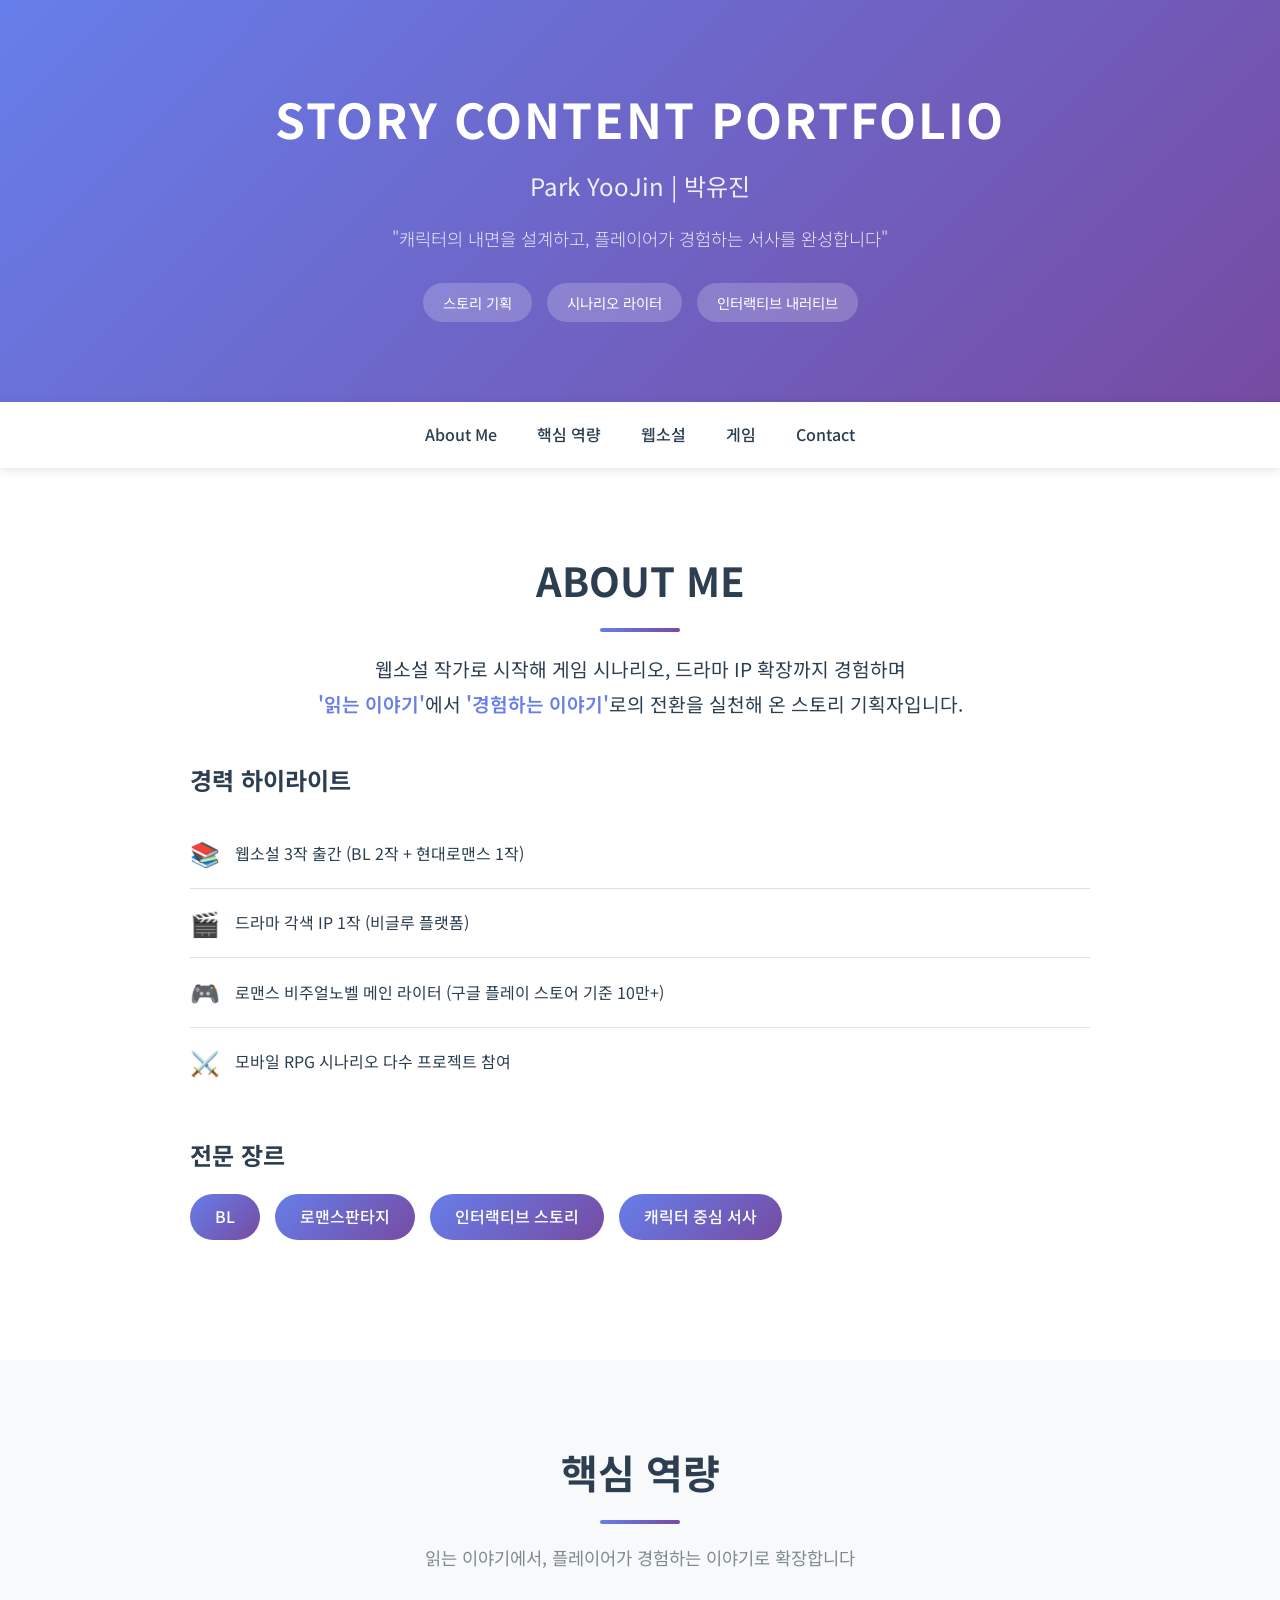
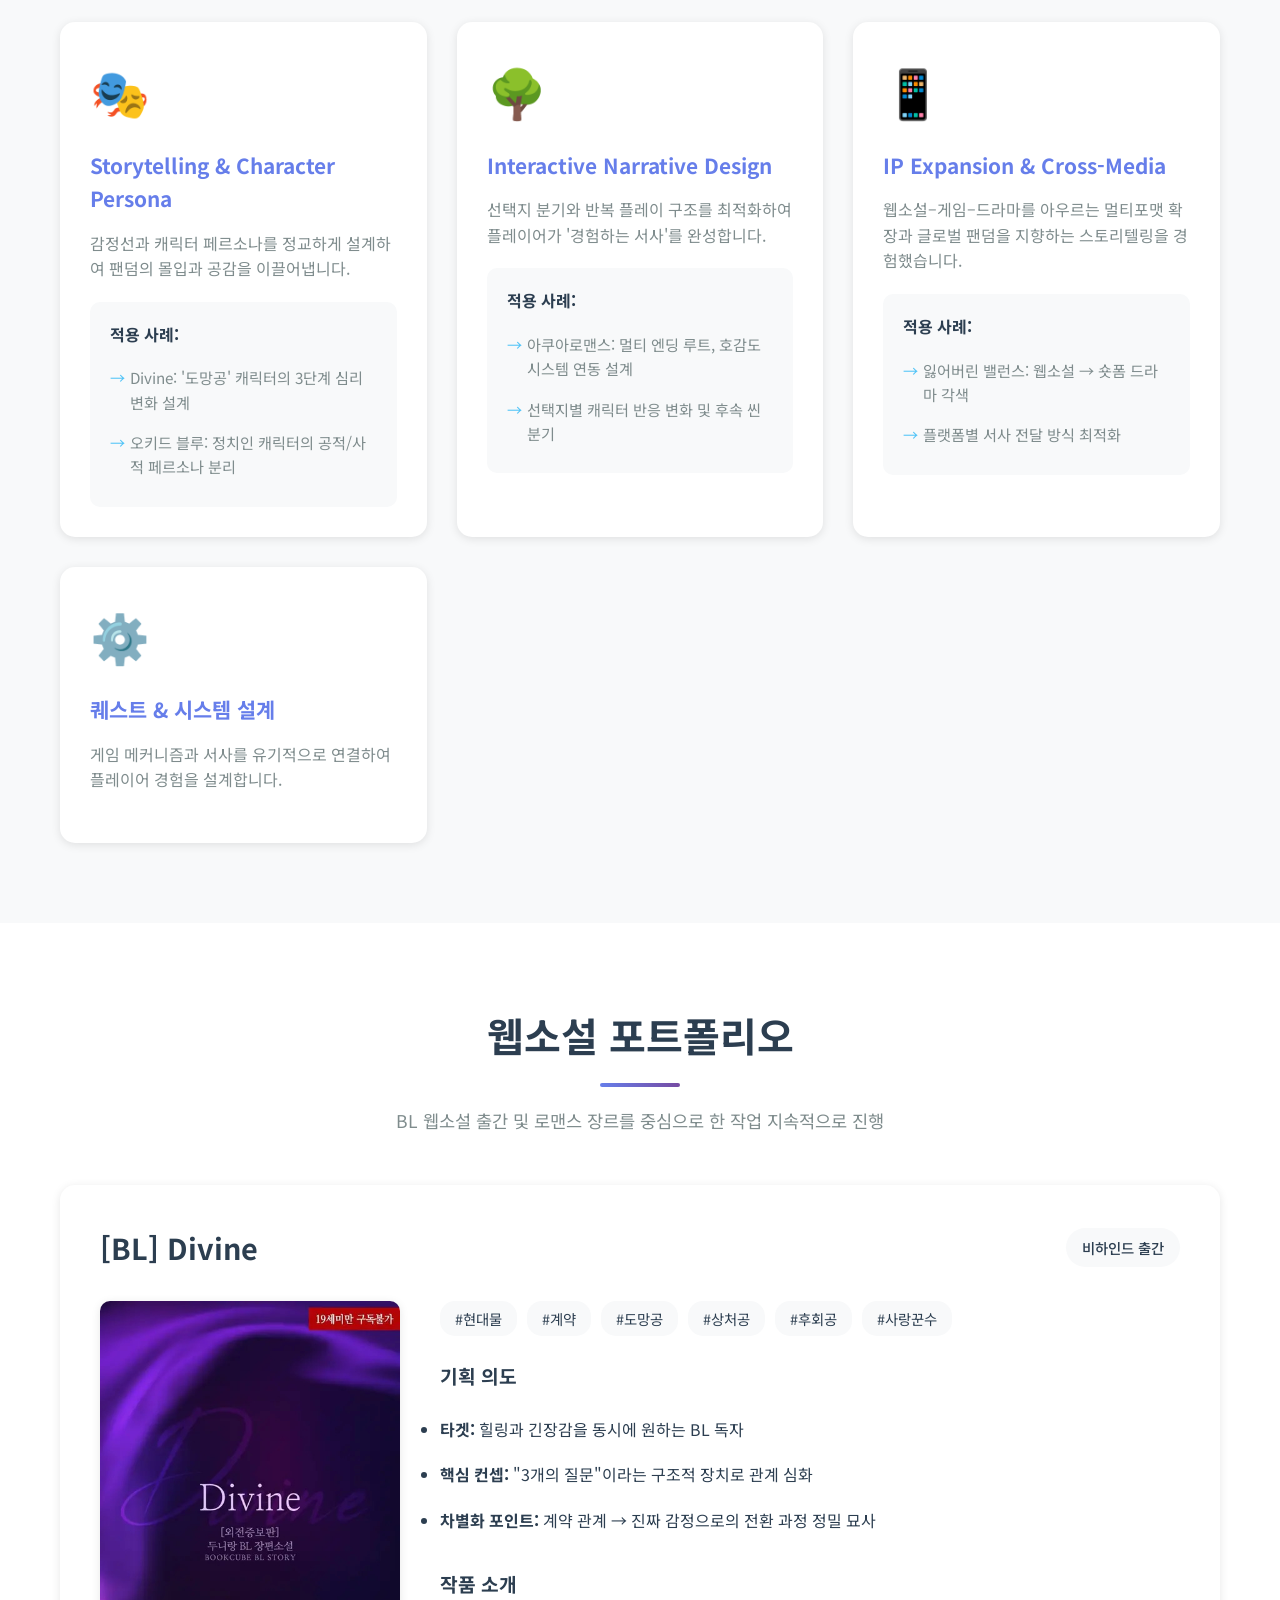
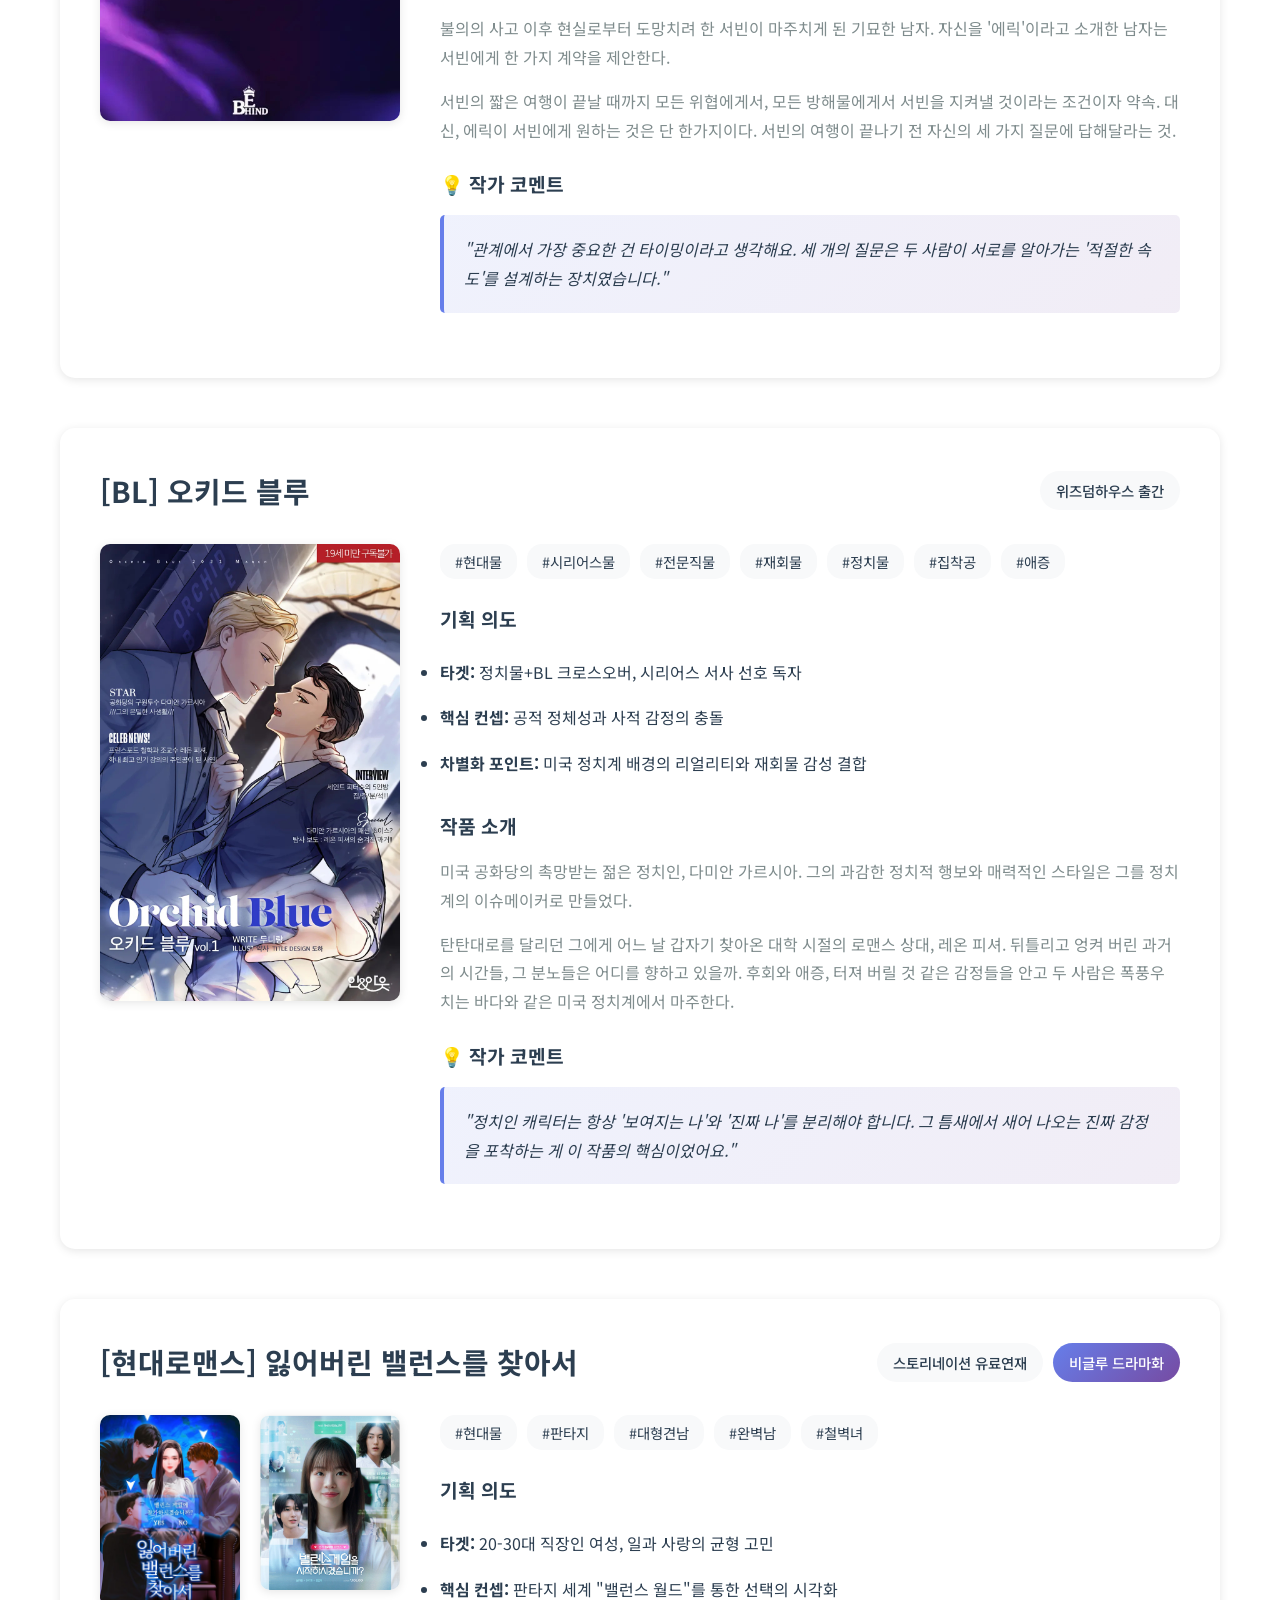
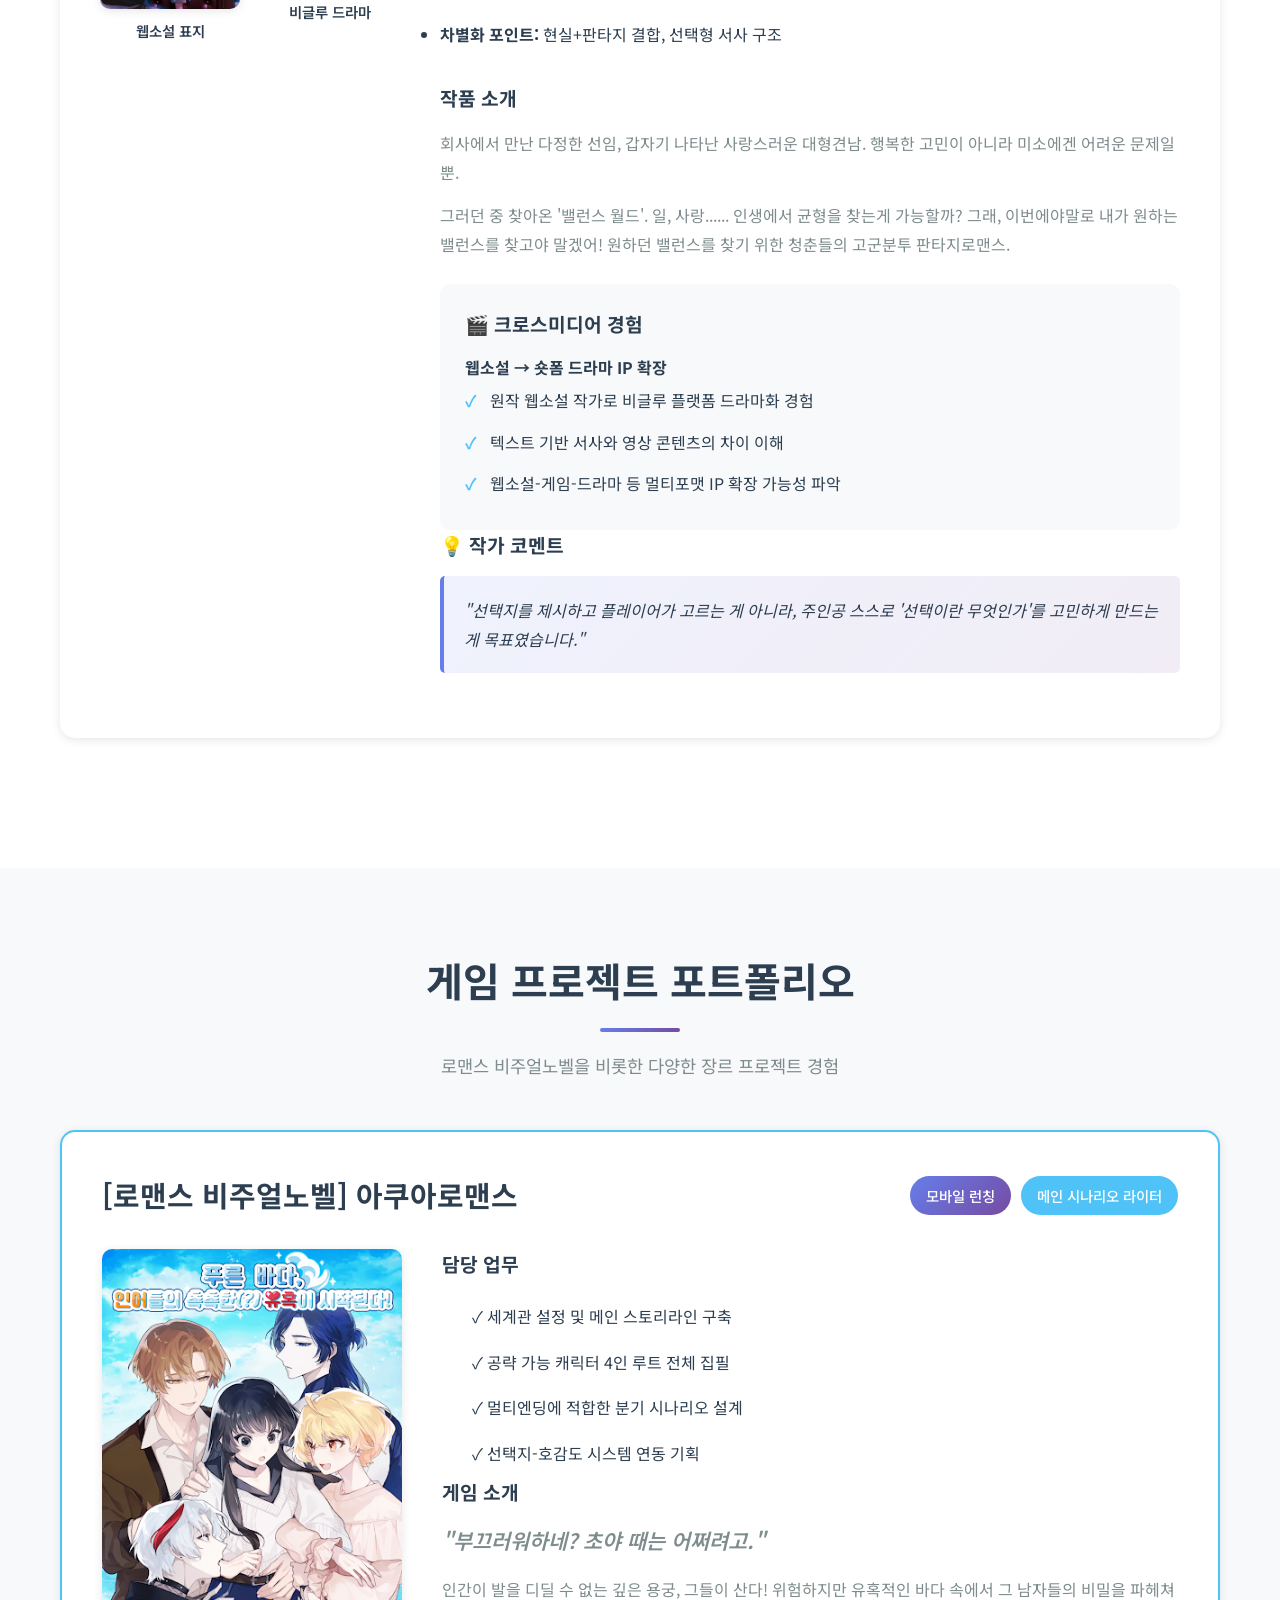
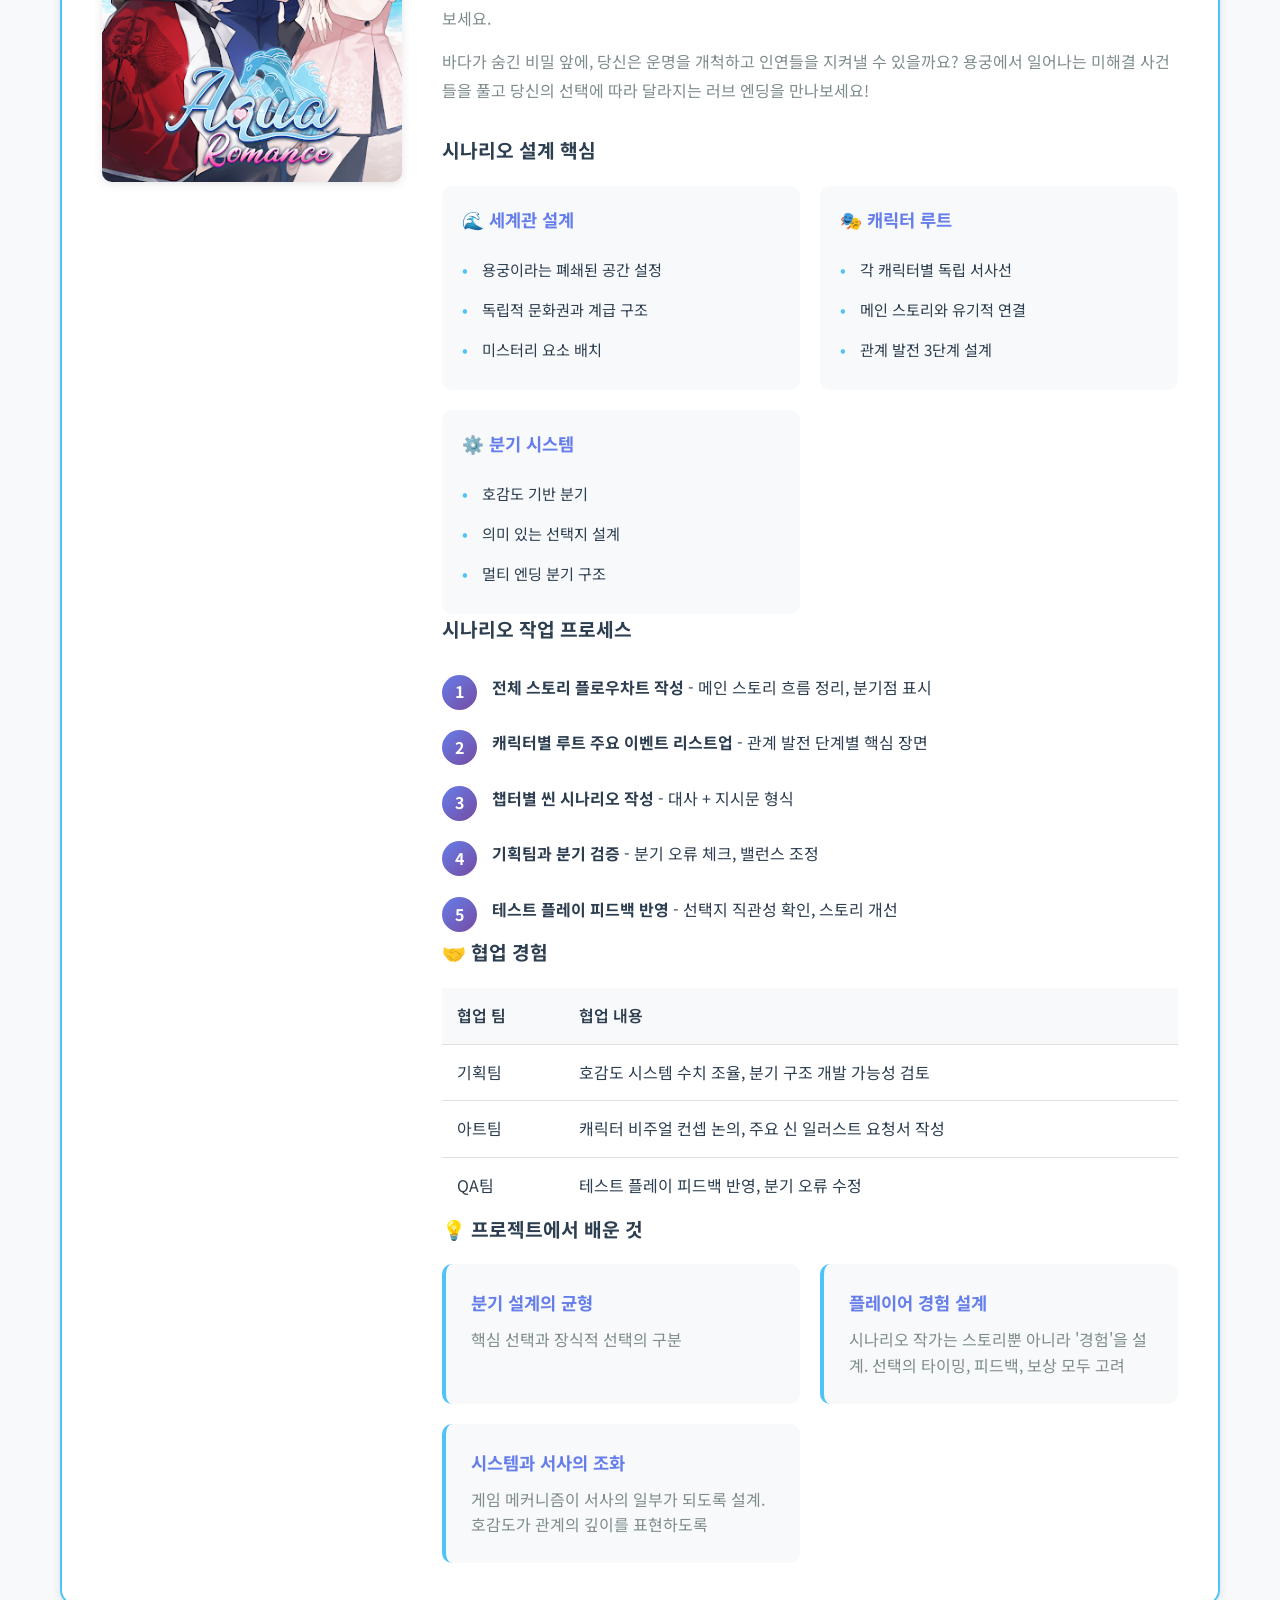
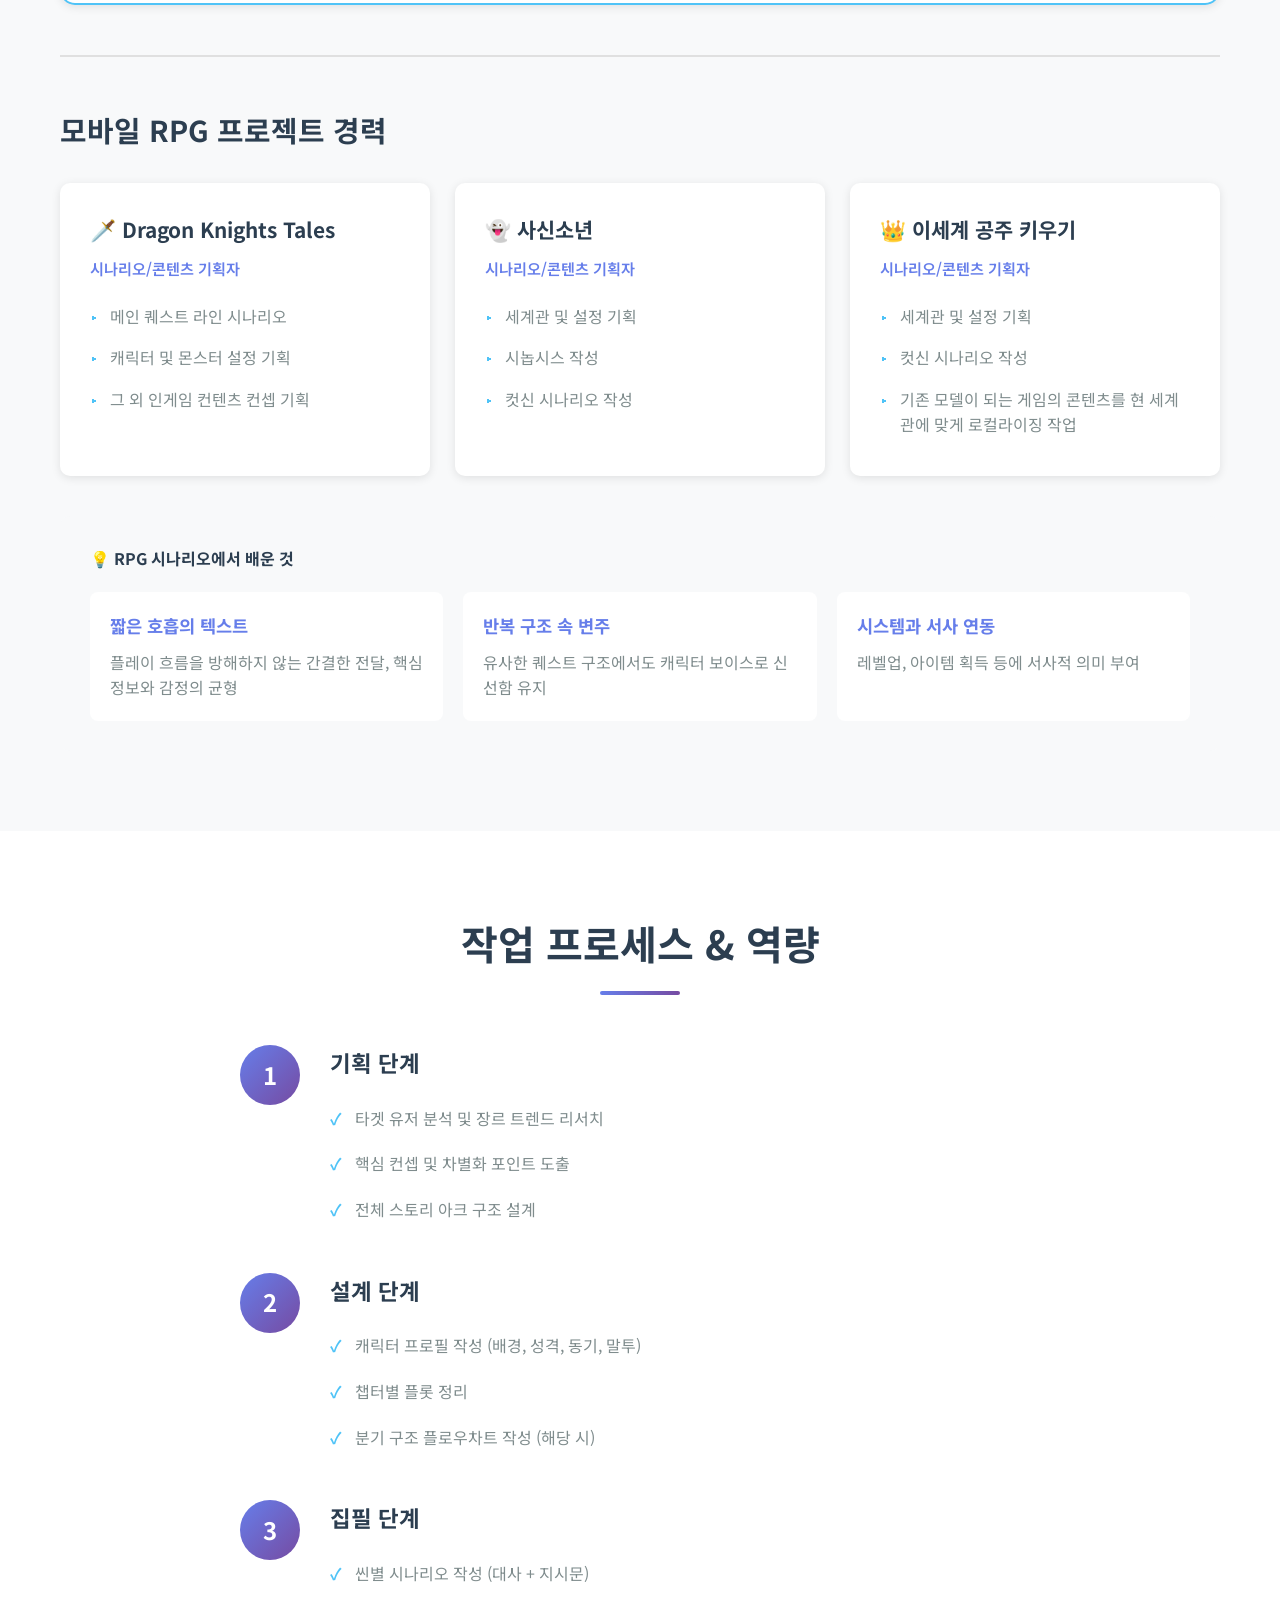
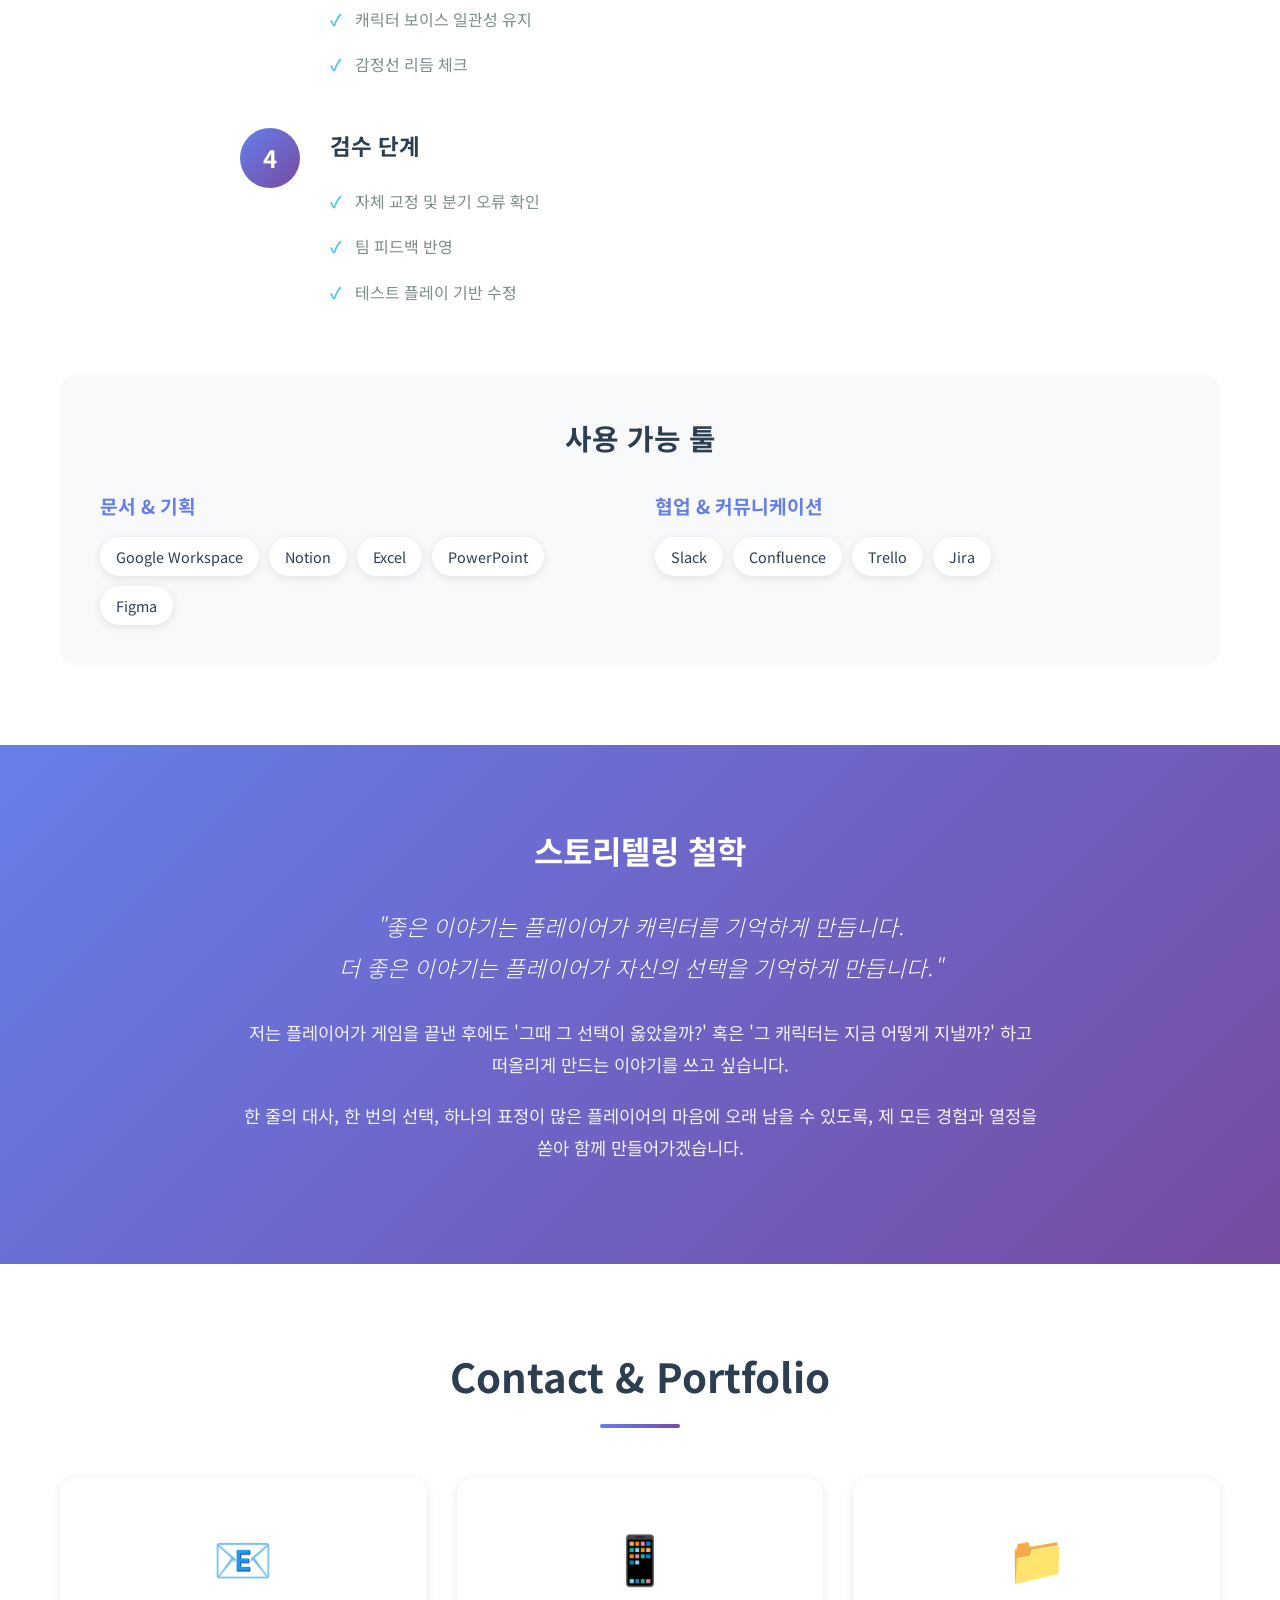
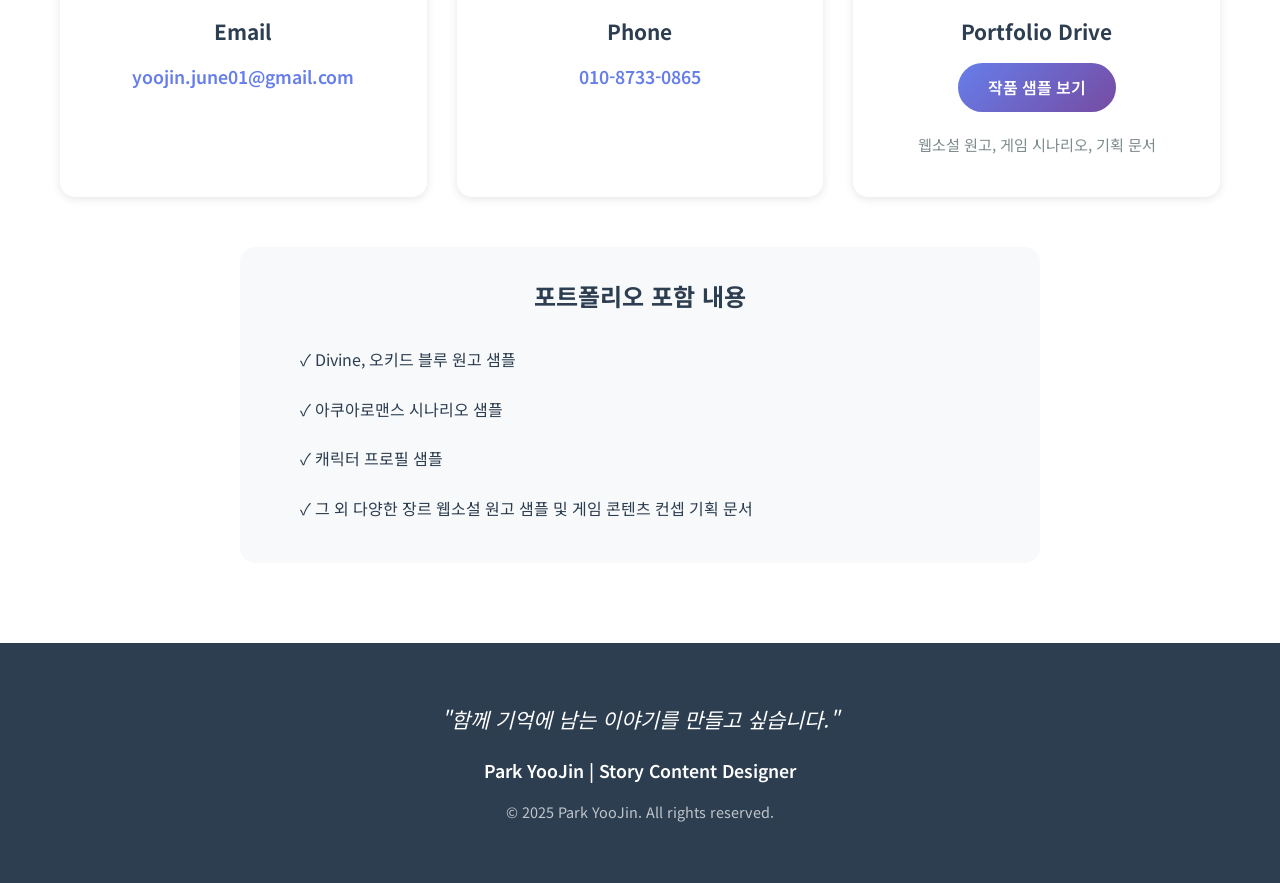
==== index.html @ e47e96e2 "Initial commit: Portfolio website" ====
<!DOCTYPE html>
<html lang="ko">
  <head>
    <meta charset="UTF-8" />
    <meta name="viewport" content="width=device-width, initial-scale=1.0" />
    <title>박유진 - Story Content Portfolio</title>
    <link rel="stylesheet" href="style.css" />
    <link
      href="https://fonts.googleapis.com/css2?family=Noto+Sans+KR:wght@300;400;500;700&display=swap"
      rel="stylesheet"
    />
  </head>
  <body>
    <!-- 헤더 -->
    <header class="header">
      <div class="container">
        <h1 class="header-title">STORY CONTENT PORTFOLIO</h1>
        <p class="header-subtitle">Park YooJin | 박유진</p>
        <p class="header-tagline">
          "캐릭터의 내면을 설계하고, 플레이어가 경험하는 서사를 완성합니다"
        </p>
        <div class="header-tags">
          <span class="tag">스토리 기획</span>
          <span class="tag">시나리오 라이터</span>
          <span class="tag">인터랙티브 내러티브</span>
        </div>
      </div>
    </header>

    <!-- 네비게이션 -->
    <nav class="nav">
      <div class="container">
        <a href="#about">About Me</a>
        <a href="#skills">핵심 역량</a>
        <a href="#webnovel">웹소설</a>
        <a href="#game">게임</a>
        <a href="#contact">Contact</a>
      </div>
    </nav>

    <!-- About Me 섹션 -->
    <section id="about" class="section about-section">
      <div class="container">
        <h2 class="section-title">ABOUT ME</h2>
        <div class="about-content">
          <div class="about-text">
            <p class="intro-text">
              웹소설 작가로 시작해 게임 시나리오, 드라마 IP 확장까지 경험하며<br />
              <strong>'읽는 이야기'</strong>에서
              <strong>'경험하는 이야기'</strong>로의 전환을 실천해 온 스토리
              기획자입니다.
            </p>

            <div class="career-highlights">
              <h3>경력 하이라이트</h3>
              <ul class="highlight-list">
                <li>
                  <span class="highlight-icon">📚</span> 웹소설 3작 출간 (BL 2작
                  + 현대로맨스 1작)
                </li>
                <li>
                  <span class="highlight-icon">🎬</span> 드라마 각색 IP 1작
                  (비글루 플랫폼)
                </li>
                <li>
                  <span class="highlight-icon">🎮</span> 로맨스 비주얼노벨 메인
                  라이터 (구글 플레이 스토어 기준 10만+)
                </li>
                <li>
                  <span class="highlight-icon">⚔️</span> 모바일 RPG 시나리오
                  다수 프로젝트 참여
                </li>
              </ul>
            </div>

            <div class="expertise">
              <h3>전문 장르</h3>
              <div class="expertise-tags">
                <span class="expertise-tag">BL</span>
                <span class="expertise-tag">로맨스판타지</span>
                <span class="expertise-tag">인터랙티브 스토리</span>
                <span class="expertise-tag">캐릭터 중심 서사</span>
              </div>
            </div>
          </div>
        </div>
      </div>
    </section>

    <!-- 핵심 역량 섹션 -->
    <section id="skills" class="section skills-section">
      <div class="container">
        <h2 class="section-title">핵심 역량</h2>
        <p class="section-subtitle">
          읽는 이야기에서, 플레이어가 경험하는 이야기로 확장합니다
        </p>

        <div class="skills-grid">
          <div class="skill-card">
            <div class="skill-icon">🎭</div>
            <h3>Storytelling & Character Persona</h3>
            <p>
              감정선과 캐릭터 페르소나를 정교하게 설계하여 팬덤의 몰입과 공감을
              이끌어냅니다.
            </p>
            <div class="skill-examples">
              <p><strong>적용 사례:</strong></p>
              <ul>
                <li>Divine: '도망공' 캐릭터의 3단계 심리 변화 설계</li>
                <li>오키드 블루: 정치인 캐릭터의 공적/사적 페르소나 분리</li>
              </ul>
            </div>
          </div>

          <div class="skill-card">
            <div class="skill-icon">🌳</div>
            <h3>Interactive Narrative Design</h3>
            <p>
              선택지 분기와 반복 플레이 구조를 최적화하여 플레이어가 '경험하는
              서사'를 완성합니다.
            </p>
            <div class="skill-examples">
              <p><strong>적용 사례:</strong></p>
              <ul>
                <li>아쿠아로맨스: 멀티 엔딩 루트, 호감도 시스템 연동 설계</li>
                <li>선택지별 캐릭터 반응 변화 및 후속 씬 분기</li>
              </ul>
            </div>
          </div>

          <div class="skill-card">
            <div class="skill-icon">📱</div>
            <h3>IP Expansion & Cross-Media</h3>
            <p>
              웹소설–게임–드라마를 아우르는 멀티포맷 확장과 글로벌 팬덤을
              지향하는 스토리텔링을 경험했습니다.
            </p>
            <div class="skill-examples">
              <p><strong>적용 사례:</strong></p>
              <ul>
                <li>잃어버린 밸런스: 웹소설 → 숏폼 드라마 각색</li>
                <li>플랫폼별 서사 전달 방식 최적화</li>
              </ul>
            </div>
          </div>
          <div class="skill-card">
            <div class="skill-icon">⚙️</div>
            <h3>퀘스트 & 시스템 설계</h3>
            <p>
              게임 메커니즘과 서사를 유기적으로 연결하여 플레이어 경험을
              설계합니다.
            </p>
          </div>
        </div>
      </div>
    </section>

    <!-- 웹소설 포트폴리오 -->
    <section id="webnovel" class="section webnovel-section">
      <div class="container">
        <h2 class="section-title">웹소설 포트폴리오</h2>
        <p class="section-subtitle">
          BL 웹소설 출간 및 로맨스 장르를 중심으로 한 작업 지속적으로 진행
        </p>

        <!-- Divine -->
        <div class="work-item">
          <div class="work-header">
            <h3 class="work-title">[BL] Divine</h3>
            <div class="work-meta">
              <span class="platform-badge">비하인드 출간</span>
            </div>
          </div>

          <div class="work-content">
            <div class="work-image">
              <!-- 이미지 추가 위치 -->
              <img
                src="images/divine-cover.jpg"
                alt="Divine 표지"
                class="cover-image"
              />
              <p class="image-note">
              
              </p>
            </div>

            <div class="work-details">
              <div class="work-keywords">
                <span class="keyword">#현대물</span>
                <span class="keyword">#계약</span>
                <span class="keyword">#도망공</span>
                <span class="keyword">#상처공</span>
                <span class="keyword">#후회공</span>
                <span class="keyword">#사랑꾼수</span>
              </div>

              <div class="work-planning">
                <h4>기획 의도</h4>
                <ul>
                  <li>
                    <strong>타겟:</strong> 힐링과 긴장감을 동시에 원하는 BL 독자
                  </li>
                  <li>
                    <strong>핵심 컨셉:</strong> "3개의 질문"이라는 구조적 장치로
                    관계 심화
                  </li>
                  <li>
                    <strong>차별화 포인트:</strong> 계약 관계 → 진짜 감정으로의
                    전환 과정 정밀 묘사
                  </li>
                </ul>
              </div>

              <div class="work-story">
                <h4>작품 소개</h4>
                <p>
                  불의의 사고 이후 현실로부터 도망치려 한 서빈이 마주치게 된
                  기묘한 남자. 자신을 '에릭'이라고 소개한 남자는 서빈에게 한
                  가지 계약을 제안한다.
                </p>
                <p>
                  서빈의 짧은 여행이 끝날 때까지 모든 위협에게서, 모든
                  방해물에게서 서빈을 지켜낼 것이라는 조건이자 약속. 대신,
                  에릭이 서빈에게 원하는 것은 단 한가지이다. 서빈의 여행이
                  끝나기 전 자신의 세 가지 질문에 답해달라는 것.
                </p>
              </div>

              <div class="work-comment">
                <h4>💡 작가 코멘트</h4>
                <blockquote>
                  "관계에서 가장 중요한 건 타이밍이라고 생각해요. 세 개의 질문은
                  두 사람이 서로를 알아가는 '적절한 속도'를 설계하는
                  장치였습니다."
                </blockquote>
              </div>
            </div>
          </div>
        </div>

        <!-- 오키드 블루 -->
        <div class="work-item">
          <div class="work-header">
            <h3 class="work-title">[BL] 오키드 블루</h3>
            <div class="work-meta">
              <span class="platform-badge">위즈덤하우스 출간</span>
            </div>
          </div>

          <div class="work-content">
            <div class="work-image">
              <!-- 이미지 추가 위치 -->
              <img
                src="images/orchid-blue-cover.jpg"
                alt="오키드 블루 표지"
                class="cover-image"
              />
              <p class="image-note">
           
              </p>
            </div>

            <div class="work-details">
              <div class="work-keywords">
                <span class="keyword">#현대물</span>
                <span class="keyword">#시리어스물</span>
                <span class="keyword">#전문직물</span>
                <span class="keyword">#재회물</span>
                <span class="keyword">#정치물</span>
                <span class="keyword">#집착공</span>
                <span class="keyword">#애증</span>
              </div>

              <div class="work-planning">
                <h4>기획 의도</h4>
                <ul>
                  <li>
                    <strong>타겟:</strong> 정치물+BL 크로스오버, 시리어스 서사
                    선호 독자
                  </li>
                  <li>
                    <strong>핵심 컨셉:</strong> 공적 정체성과 사적 감정의 충돌
                  </li>
                  <li>
                    <strong>차별화 포인트:</strong> 미국 정치계 배경의
                    리얼리티와 재회물 감성 결합
                  </li>
                </ul>
              </div>

              <div class="work-story">
                <h4>작품 소개</h4>
                <p>
                  미국 공화당의 촉망받는 젊은 정치인, 다미안 가르시아. 그의
                  과감한 정치적 행보와 매력적인 스타일은 그를 정치계의
                  이슈메이커로 만들었다.
                </p>
                <p>
                  탄탄대로를 달리던 그에게 어느 날 갑자기 찾아온 대학 시절의
                  로맨스 상대, 레온 피셔. 뒤틀리고 엉켜 버린 과거의 시간들, 그
                  분노들은 어디를 향하고 있을까. 후회와 애증, 터져 버릴 것 같은
                  감정들을 안고 두 사람은 폭풍우 치는 바다와 같은 미국
                  정치계에서 마주한다.
                </p>
              </div>

              <div class="work-comment">
                <h4>💡 작가 코멘트</h4>
                <blockquote>
                  "정치인 캐릭터는 항상 '보여지는 나'와 '진짜 나'를 분리해야
                  합니다. 그 틈새에서 새어 나오는 진짜 감정을 포착하는 게 이
                  작품의 핵심이었어요."
                </blockquote>
              </div>
            </div>
          </div>
        </div>

        <!-- 잃어버린 밸런스를 찾아서 -->
        <div class="work-item">
          <div class="work-header">
            <h3 class="work-title">[현대로맨스] 잃어버린 밸런스를 찾아서</h3>
            <div class="work-meta">
              <span class="platform-badge">스토리네이션 유료연재</span>
              <span class="platform-badge highlight">비글루 드라마화</span>
            </div>
          </div>

          <div class="work-content">
            <div class="work-images-dual">
              <!-- 웹소설 표지 -->
              <div class="work-image-item">
                <img
                  src="images/balance-webnovel.jpg"
                  alt="잃어버린 밸런스를 찾아서 웹소설 표지"
                  class="cover-image"
                />
                <p class="image-caption">웹소설 표지</p>
              
              </div>

              <!-- 드라마 포스터 -->
              <div class="work-image-item">
                <img
                  src="images/balance-drama.jpg"
                  alt="잃어버린 밸런스를 찾아서 드라마 포스터"
                  class="cover-image"
                />
                <p class="image-caption">비글루 드라마</p>
                
              </div>
            </div>

            <div class="work-details">
              <div class="work-keywords">
                <span class="keyword">#현대물</span>
                <span class="keyword">#판타지</span>
                <span class="keyword">#대형견남</span>
                <span class="keyword">#완벽남</span>
                <span class="keyword">#철벽녀</span>
              </div>

              <div class="work-planning">
                <h4>기획 의도</h4>
                <ul>
                  <li>
                    <strong>타겟:</strong> 20-30대 직장인 여성, 일과 사랑의 균형
                    고민
                  </li>
                  <li>
                    <strong>핵심 컨셉:</strong> 판타지 세계 "밸런스 월드"를 통한
                    선택의 시각화
                  </li>
                  <li>
                    <strong>차별화 포인트:</strong> 현실+판타지 결합, 선택형
                    서사 구조
                  </li>
                </ul>
              </div>

              <div class="work-story">
                <h4>작품 소개</h4>
                <p>
                  회사에서 만난 다정한 선임, 갑자기 나타난 사랑스러운 대형견남.
                  행복한 고민이 아니라 미소에겐 어려운 문제일 뿐.
                </p>
                <p>
                  그러던 중 찾아온 '밸런스 월드'. 일, 사랑...... 인생에서 균형을
                  찾는게 가능할까? 그래, 이번에야말로 내가 원하는 밸런스를
                  찾고야 말겠어! 원하던 밸런스를 찾기 위한 청춘들의 고군분투
                  판타지로맨스.
                </p>
              </div>

              <div class="ip-expansion">
                <h4>🎬 크로스미디어 경험</h4>
                <p><strong>웹소설 → 숏폼 드라마 IP 확장</strong></p>
                <ul>
                  <li>원작 웹소설 작가로 비글루 플랫폼 드라마화 경험</li>
                  <li>텍스트 기반 서사와 영상 콘텐츠의 차이 이해</li>
                  <li>웹소설-게임-드라마 등 멀티포맷 IP 확장 가능성 파악</li>
                </ul>
              </div>

              <div class="work-comment">
                <h4>💡 작가 코멘트</h4>
                <blockquote>
                  "선택지를 제시하고 플레이어가 고르는 게 아니라, 주인공 스스로
                  '선택이란 무엇인가'를 고민하게 만드는 게 목표였습니다."
                </blockquote>
              </div>
            </div>
          </div>
        </div>
      </div>
    </section>

    <!-- 게임 프로젝트 -->
    <section id="game" class="section game-section">
      <div class="container">
        <h2 class="section-title">게임 프로젝트 포트폴리오</h2>
        <p class="section-subtitle">
          로맨스 비주얼노벨을 비롯한 다양한 장르 프로젝트 경험
        </p>

        <!-- 아쿠아로맨스 -->
        <div class="work-item featured">
          <div class="work-header">
            <h3 class="work-title">[로맨스 비주얼노벨] 아쿠아로맨스</h3>
            <div class="work-meta">
              <span class="platform-badge highlight">모바일 런칭</span>
              <span class="role-badge">메인 시나리오 라이터</span>
            </div>
          </div>

          <div class="work-content">
            <div class="work-image">
              <!-- 이미지 추가 위치 -->
              <img
                src="images/aqua-romance-cover.jpg"
                alt="아쿠아로맨스 커버"
                class="cover-image"
              />
              <p class="image-note"></p>
            </div>

            <div class="work-details">
              <div class="responsibilities">
                <h4>담당 업무</h4>
                <ul class="responsibility-list">
                  <li>✓ 세계관 설정 및 메인 스토리라인 구축</li>
                  <li>✓ 공략 가능 캐릭터 4인 루트 전체 집필</li>
                  <li>✓ 멀티엔딩에 적합한 분기 시나리오 설계</li>
                  <li>✓ 선택지-호감도 시스템 연동 기획</li>
                </ul>
              </div>

              <div class="work-story">
                <h4>게임 소개</h4>
                <p class="game-tagline">"부끄러워하네? 초야 때는 어쩌려고."</p>
                <p>
                  인간이 발을 디딜 수 없는 깊은 용궁, 그들이 산다! 위험하지만
                  유혹적인 바다 속에서 그 남자들의 비밀을 파헤쳐 보세요.
                </p>
                <p>
                  바다가 숨긴 비밀 앞에, 당신은 운명을 개척하고 인연들을 지켜낼
                  수 있을까요? 용궁에서 일어나는 미해결 사건들을 풀고 당신의
                  선택에 따라 달라지는 러브 엔딩을 만나보세요!
                </p>
              </div>

              <div class="game-features">
                <h4>시나리오 설계 핵심</h4>
                <div class="feature-grid">
                  <div class="feature-card">
                    <h5>🌊 세계관 설계</h5>
                    <ul>
                      <li>용궁이라는 폐쇄된 공간 설정</li>
                      <li>독립적 문화권과 계급 구조</li>
                      <li>미스터리 요소 배치</li>
                    </ul>
                  </div>
                  <div class="feature-card">
                    <h5>🎭 캐릭터 루트</h5>
                    <ul>
                      <li>각 캐릭터별 독립 서사선</li>
                      <li>메인 스토리와 유기적 연결</li>
                      <li>관계 발전 3단계 설계</li>
                    </ul>
                  </div>
                  <div class="feature-card">
                    <h5>⚙️ 분기 시스템</h5>
                    <ul>
                      <li>호감도 기반 분기</li>
                      <li>의미 있는 선택지 설계</li>
                      <li>멀티 엔딩 분기 구조</li>
                    </ul>
                  </div>
                </div>
              </div>

              <div class="work-process">
                <h4>시나리오 작업 프로세스</h4>
                <ol class="process-list">
                  <li>
                    <strong>전체 스토리 플로우차트 작성</strong> - 메인 스토리
                    흐름 정리, 분기점 표시
                  </li>
                  <li>
                    <strong>캐릭터별 루트 주요 이벤트 리스트업</strong> - 관계
                    발전 단계별 핵심 장면
                  </li>
                  <li>
                    <strong>챕터별 씬 시나리오 작성</strong> - 대사 + 지시문
                    형식
                  </li>
                  <li>
                    <strong>기획팀과 분기 검증</strong> - 분기 오류 체크, 밸런스
                    조정
                  </li>
                  <li>
                    <strong>테스트 플레이 피드백 반영</strong> - 선택지 직관성
                    확인, 스토리 개선
                  </li>
                </ol>
              </div>

              <div class="collaboration">
                <h4>🤝 협업 경험</h4>
                <table class="collab-table">
                  <tr>
                    <th>협업 팀</th>
                    <th>협업 내용</th>
                  </tr>
                  <tr>
                    <td>기획팀</td>
                    <td>호감도 시스템 수치 조율, 분기 구조 개발 가능성 검토</td>
                  </tr>
                  <tr>
                    <td>아트팀</td>
                    <td>
                      캐릭터 비주얼 컨셉 논의, 주요 신 일러스트 요청서 작성
                    </td>
                  </tr>
                  <tr>
                    <td>QA팀</td>
                    <td>테스트 플레이 피드백 반영, 분기 오류 수정</td>
                  </tr>
                </table>
              </div>

              <div class="learnings">
                <h4>💡 프로젝트에서 배운 것</h4>
                <div class="learning-cards">
                  <div class="learning-card">
                    <h5>분기 설계의 균형</h5>
                    <p>
                      핵심 선택과 장식적 선택의 구분
                    </p>
                  </div>
                  <div class="learning-card">
                    <h5>플레이어 경험 설계</h5>
                    <p>
                      시나리오 작가는 스토리뿐 아니라 '경험'을 설계. 선택의
                      타이밍, 피드백, 보상 모두 고려
                    </p>
                  </div>
                  <div class="learning-card">
                    <h5>시스템과 서사의 조화</h5>
                    <p>
                      게임 메커니즘이 서사의 일부가 되도록 설계. 호감도가 관계의
                      깊이를 표현하도록
                    </p>
                  </div>
                </div>
              </div>
            </div>
          </div>
        </div>

        <!-- RPG 프로젝트 -->
        <div class="rpg-projects">
          <h3 class="subsection-title">모바일 RPG 프로젝트 경력</h3>

          <div class="rpg-grid">
            <div class="rpg-card">
              <h4>🗡️ Dragon Knights Tales</h4>
              <p class="rpg-role">시나리오/콘텐츠 기획자</p>
              <ul>
                <li>메인 퀘스트 라인 시나리오</li>
                <li>캐릭터 및 몬스터 설정 기획</li>
                <li>그 외 인게임 컨텐츠 컨셉 기획</li>
              </ul>
            </div>

            <div class="rpg-card">
              <h4>👻 사신소년</h4>
              <p class="rpg-role">시나리오/콘텐츠 기획자</p>
              <ul>
                <li>세계관 및 설정 기획</li>
                <li>시놉시스 작성</li>
                <li>컷신 시나리오 작성</li>
              </ul>
            </div>

            <div class="rpg-card">
              <h4>👑 이세계 공주 키우기</h4>
              <p class="rpg-role">시나리오/콘텐츠 기획자</p>
              <ul>
                <li>세계관 및 설정 기획</li>
                <li>컷신 시나리오 작성</li>
                <li>
                  기존 모델이 되는 게임의 콘텐츠를 현 세계관에 맞게 로컬라이징
                  작업
                </li>
              </ul>
            </div>
          </div>

          <div class="rpg-learnings">
            <h4>💡 RPG 시나리오에서 배운 것</h4>
            <div class="rpg-learning-grid">
              <div class="rpg-learning-item">
                <h5>짧은 호흡의 텍스트</h5>
                <p>
                  플레이 흐름을 방해하지 않는 간결한 전달, 핵심 정보와 감정의
                  균형
                </p>
              </div>
              <div class="rpg-learning-item">
                <h5>반복 구조 속 변주</h5>
                <p>유사한 퀘스트 구조에서도 캐릭터 보이스로 신선함 유지</p>
              </div>
              <div class="rpg-learning-item">
                <h5>시스템과 서사 연동</h5>
                <p>레벨업, 아이템 획득 등에 서사적 의미 부여</p>
              </div>
            </div>
          </div>
        </div>
      </div>
    </section>

    <!-- 작업 프로세스 -->
    <section class="section process-section">
      <div class="container">
        <h2 class="section-title">작업 프로세스 & 역량</h2>

        <div class="process-timeline">
          <div class="process-step">
            <div class="step-number">1</div>
            <div class="step-content">
              <h3>기획 단계</h3>
              <ul>
                <li>타겟 유저 분석 및 장르 트렌드 리서치</li>
                <li>핵심 컨셉 및 차별화 포인트 도출</li>
                <li>전체 스토리 아크 구조 설계</li>
              </ul>
            </div>
          </div>

          <div class="process-step">
            <div class="step-number">2</div>
            <div class="step-content">
              <h3>설계 단계</h3>
              <ul>
                <li>캐릭터 프로필 작성 (배경, 성격, 동기, 말투)</li>
                <li>챕터별 플롯 정리</li>
                <li>분기 구조 플로우차트 작성 (해당 시)</li>
              </ul>
            </div>
          </div>

          <div class="process-step">
            <div class="step-number">3</div>
            <div class="step-content">
              <h3>집필 단계</h3>
              <ul>
                <li>씬별 시나리오 작성 (대사 + 지시문)</li>
                <li>캐릭터 보이스 일관성 유지</li>
                <li>감정선 리듬 체크</li>
              </ul>
            </div>
          </div>

          <div class="process-step">
            <div class="step-number">4</div>
            <div class="step-content">
              <h3>검수 단계</h3>
              <ul>
                <li>자체 교정 및 분기 오류 확인</li>
                <li>팀 피드백 반영</li>
                <li>테스트 플레이 기반 수정</li>
              </ul>
            </div>
          </div>
        </div>

        <div class="tools-section">
          <h3>사용 가능 툴</h3>
          <div class="tools-grid">
            <div class="tool-category">
              <h4>문서 & 기획</h4>
              <div class="tool-items">
                <span class="tool-badge">Google Workspace</span>
                <span class="tool-badge">Notion</span>
                <span class="tool-badge">Excel</span>
                <span class="tool-badge">PowerPoint</span>
                <span class="tool-badge">Figma</span>
              </div>
            </div>
            <div class="tool-category">
              <h4>협업 & 커뮤니케이션</h4>
              <div class="tool-items">
                <span class="tool-badge">Slack</span>
                <span class="tool-badge">Confluence</span>
                <span class="tool-badge">Trello</span>
                <span class="tool-badge">Jira</span>
              </div>
            </div>
          </div>
        </div>
      </div>
    </section>

    <!-- 스토리텔링 철학 -->
    <section class="section philosophy-section">
      <div class="container">
        <div class="philosophy-content">
          <h2 class="philosophy-title">스토리텔링 철학</h2>
          <blockquote class="philosophy-quote">
            "좋은 이야기는 플레이어가 캐릭터를 기억하게 만듭니다.<br />
            더 좋은 이야기는 플레이어가 자신의 선택을 기억하게 만듭니다."
          </blockquote>
          <p class="philosophy-text">
            저는 플레이어가 게임을 끝낸 후에도 '그때 그 선택이 옳았을까?' 혹은
            '그 캐릭터는 지금 어떻게 지낼까?' 하고 떠올리게 만드는 이야기를 쓰고
            싶습니다.
          </p>
          <p class="philosophy-text">
            한 줄의 대사, 한 번의 선택, 하나의 표정이 많은 플레이어의 마음에
            오래 남을 수 있도록, 제 모든 경험과 열정을 쏟아 함께
            만들어가겠습니다.
          </p>
        </div>
      </div>
    </section>

    <!-- Contact -->
    <section id="contact" class="section contact-section">
      <div class="container">
        <h2 class="section-title">Contact & Portfolio</h2>

        <div class="contact-grid">
          <div class="contact-card">
            <div class="contact-icon">📧</div>
            <h3>Email</h3>
            <p class="contact-info">yoojin.june01@gmail.com</p>
          </div>

          <div class="contact-card">
            <div class="contact-icon">📱</div>
            <h3>Phone</h3>
            <p class="contact-info">010-8733-0865</p>
          </div>

          <div class="contact-card">
            <div class="contact-icon">📁</div>
            <h3>Portfolio Drive</h3>
            <a
              href="https://drive.google.com/drive/folders/1pe0K9l6klzLsFJAE-uWSFS9sRbRJpqeg?usp=drive_link"
              class="contact-link"
              target="_blank"
              >작품 샘플 보기</a
            >
            <p class="contact-description">
              웹소설 원고, 게임 시나리오, 기획 문서
            </p>
          </div>
        </div>

        <div class="sample-contents">
          <h3>포트폴리오 포함 내용</h3>
          <ul class="sample-list">
            <li>✓ Divine, 오키드 블루 원고 샘플</li>
            <li>✓ 아쿠아로맨스 시나리오 샘플</li>
            <li>✓ 캐릭터 프로필 샘플</li>
            <li>
              ✓ 그 외 다양한 장르 웹소설 원고 샘플 및 게임 콘텐츠 컨셉 기획 문서
            </li>
          </ul>
        </div>
      </div>
    </section>

    <!-- Footer -->
    <footer class="footer">
      <div class="container">
        <p class="footer-quote">"함께 기억에 남는 이야기를 만들고 싶습니다."</p>
        <p class="footer-name">Park YooJin | Story Content Designer</p>
        <p class="footer-copyright">© 2025 Park YooJin. All rights reserved.</p>
      </div>
    </footer>

    <!-- Smooth Scroll Script -->
    <script>
      // 부드러운 스크롤
      document.querySelectorAll('a[href^="#"]').forEach((anchor) => {
        anchor.addEventListener("click", function (e) {
          e.preventDefault();
          const target = document.querySelector(this.getAttribute("href"));
          if (target) {
            target.scrollIntoView({
              behavior: "smooth",
              block: "start",
            });
          }
        });
      });

      // 네비게이션 스크롤 시 고정
      window.addEventListener("scroll", function () {
        const nav = document.querySelector(".nav");
        if (window.scrollY > 100) {
          nav.classList.add("fixed");
        } else {
          nav.classList.remove("fixed");
        }
      });
    </script>
  </body>
</html>
---- style.css ----
/* ========================================
   기본 스타일
======================================== */

* {
    margin: 0;
    padding: 0;
    box-sizing: border-box;
}

:root {
    --primary-color: #667eea;
    --secondary-color: #764ba2;
    --accent-color: #4fc3f7;
    --text-dark: #2c3e50;
    --text-light: #7f8c8d;
    --bg-light: #f8f9fa;
    --bg-white: #ffffff;
    --border-color: #e0e0e0;
    --shadow: 0 2px 10px rgba(0, 0, 0, 0.1);
    --shadow-hover: 0 4px 20px rgba(0, 0, 0, 0.15);
}

body {
    font-family: 'Noto Sans KR', sans-serif;
    line-height: 1.6;
    color: var(--text-dark);
    background-color: var(--bg-white);
}

.container {
    max-width: 1200px;
    margin: 0 auto;
    padding: 0 20px;
}

/* ========================================
   헤더
======================================== */

.header {
    background: linear-gradient(135deg, var(--primary-color) 0%, var(--secondary-color) 100%);
    color: white;
    padding: 80px 0;
    text-align: center;
}

.header-title {
    font-size: 3rem;
    font-weight: 700;
    margin-bottom: 10px;
    letter-spacing: 2px;
}

.header-subtitle {
    font-size: 1.5rem;
    margin-bottom: 20px;
    opacity: 0.9;
}

.header-tagline {
    font-size: 1.1rem;
    margin-bottom: 30px;
    opacity: 0.85;
    font-weight: 300;
}

.header-tags {
    display: flex;
    justify-content: center;
    gap: 15px;
    flex-wrap: wrap;
}

.tag {
    background-color: rgba(255, 255, 255, 0.2);
    padding: 8px 20px;
    border-radius: 20px;
    font-size: 0.9rem;
    backdrop-filter: blur(10px);
}

/* ========================================
   네비게이션
======================================== */

.nav {
    background-color: var(--bg-white);
    box-shadow: var(--shadow);
    position: sticky;
    top: 0;
    z-index: 1000;
    transition: all 0.3s ease;
}

.nav .container {
    display: flex;
    justify-content: center;
    gap: 40px;
    padding: 20px;
}

.nav a {
    color: var(--text-dark);
    text-decoration: none;
    font-weight: 500;
    transition: color 0.3s ease;
    position: relative;
}

.nav a::after {
    content: '';
    position: absolute;
    bottom: -5px;
    left: 0;
    width: 0;
    height: 2px;
    background: linear-gradient(90deg, var(--primary-color), var(--secondary-color));
    transition: width 0.3s ease;
}

.nav a:hover {
    color: var(--primary-color);
}

.nav a:hover::after {
    width: 100%;
}

/* ========================================
   섹션 공통
======================================== */

.section {
    padding: 80px 0;
}

.section:nth-child(even) {
    background-color: var(--bg-light);
}

.section-title {
    font-size: 2.5rem;
    text-align: center;
    margin-bottom: 20px;
    color: var(--text-dark);
    position: relative;
    padding-bottom: 20px;
}

.section-title::after {
    content: '';
    position: absolute;
    bottom: 0;
    left: 50%;
    transform: translateX(-50%);
    width: 80px;
    height: 4px;
    background: linear-gradient(90deg, var(--primary-color), var(--secondary-color));
    border-radius: 2px;
}

.section-subtitle {
    text-align: center;
    font-size: 1.1rem;
    color: var(--text-light);
    margin-bottom: 50px;
}

/* ========================================
   About 섹션
======================================== */

.about-section {
    background-color: var(--bg-white);
}

.about-content {
    max-width: 900px;
    margin: 0 auto;
}

.intro-text {
    font-size: 1.2rem;
    line-height: 1.8;
    margin-bottom: 40px;
    text-align: center;
}

.intro-text strong {
    color: var(--primary-color);
    font-weight: 600;
}

.career-highlights,
.expertise {
    margin-bottom: 40px;
}

.career-highlights h3,
.expertise h3 {
    font-size: 1.5rem;
    margin-bottom: 20px;
    color: var(--text-dark);
}

.highlight-list {
    list-style: none;
}

.highlight-list li {
    padding: 15px 0;
    border-bottom: 1px solid var(--border-color);
    display: flex;
    align-items: center;
    gap: 15px;
}

.highlight-list li:last-child {
    border-bottom: none;
}

.highlight-icon {
    font-size: 1.5rem;
}

.expertise-tags {
    display: flex;
    gap: 15px;
    flex-wrap: wrap;
}

.expertise-tag {
    background: linear-gradient(135deg, var(--primary-color), var(--secondary-color));
    color: white;
    padding: 10px 25px;
    border-radius: 25px;
    font-weight: 500;
}

/* ========================================
   핵심 역량 섹션
======================================== */

.skills-grid {
    display: grid;
    grid-template-columns: repeat(auto-fit, minmax(280px, 1fr));
    gap: 30px;
    margin-top: 50px;
}

.skill-card {
    background: var(--bg-white);
    padding: 30px;
    border-radius: 15px;
    box-shadow: var(--shadow);
    transition: transform 0.3s ease, box-shadow 0.3s ease;
}

.skill-card:hover {
    transform: translateY(-10px);
    box-shadow: var(--shadow-hover);
}

.skill-icon {
    font-size: 3rem;
    margin-bottom: 20px;
}

.skill-card h3 {
    font-size: 1.3rem;
    margin-bottom: 15px;
    color: var(--primary-color);
}

.skill-card > p {
    color: var(--text-light);
    margin-bottom: 20px;
    line-height: 1.6;
}

.skill-examples {
    background: var(--bg-light);
    padding: 20px;
    border-radius: 10px;
    margin-top: 20px;
}

.skill-examples strong {
    color: var(--text-dark);
    display: block;
    margin-bottom: 10px;
}

.skill-examples ul {
    list-style: none;
    padding-left: 0;
}

.skill-examples li {
    padding: 8px 0;
    padding-left: 20px;
    position: relative;
    font-size: 0.95rem;
    color: var(--text-light);
}

.skill-examples li::before {
    content: '→';
    position: absolute;
    left: 0;
    color: var(--accent-color);
}

/* ========================================
   작품 아이템 (공통)
======================================== */

.work-item {
    background: var(--bg-white);
    border-radius: 15px;
    padding: 40px;
    margin-bottom: 50px;
    box-shadow: var(--shadow);
}

.work-item.featured {
    border: 2px solid var(--accent-color);
}

.work-header {
    display: flex;
    justify-content: space-between;
    align-items: center;
    margin-bottom: 30px;
    flex-wrap: wrap;
    gap: 15px;
}

.work-title {
    font-size: 1.8rem;
    color: var(--text-dark);
}

.work-meta {
    display: flex;
    gap: 10px;
    flex-wrap: wrap;
}

.platform-badge,
.role-badge {
    padding: 8px 16px;
    border-radius: 20px;
    font-size: 0.9rem;
    font-weight: 500;
}

.platform-badge {
    background-color: var(--bg-light);
    color: var(--text-dark);
}

.platform-badge.highlight {
    background: linear-gradient(135deg, var(--primary-color), var(--secondary-color));
    color: white;
}

.role-badge {
    background-color: var(--accent-color);
    color: white;
}

.work-content {
    display: grid;
    grid-template-columns: 300px 1fr;
    gap: 40px;
    align-items: start;
}

/* ========================================
   이미지 스타일
======================================== */

.work-image {
    position: relative;
}

.cover-image {
    width: 100%;
    height: auto;
    border-radius: 10px;
    box-shadow: var(--shadow);
    display: block;
}

.image-note {
    margin-top: 10px;
    font-size: 0.85rem;
    color: var(--text-light);
    font-style: italic;
    text-align: center;
}

/* 이미지 placeholder 스타일 */
.work-image img[src*=".jpg"]:not([src]),
.work-image img[src$="/"]:not([alt=""]) {
    background: linear-gradient(135deg, #e0e0e0 0%, #f5f5f5 100%);
    min-height: 400px;
    display: flex;
    align-items: center;
    justify-content: center;
}

/* ========================================
   작품 상세 정보
======================================== */

.work-details h4 {
    font-size: 1.2rem;
    margin-top: 30px;
    margin-bottom: 15px;
    color: var(--text-dark);
}

.work-details h4:first-child {
    margin-top: 0;
}

.work-keywords {
    display: flex;
    gap: 10px;
    flex-wrap: wrap;
    margin-bottom: 25px;
}

.keyword {
    background-color: var(--bg-light);
    color: var(--text-dark);
    padding: 6px 15px;
    border-radius: 15px;
    font-size: 0.9rem;
}

.work-planning ul,
.work-story,
.work-comment {
    margin-bottom: 25px;
}

.work-planning li {
    padding: 10px 0;
    line-height: 1.6;
}

.work-story p {
    margin-bottom: 15px;
    line-height: 1.8;
    color: var(--text-light);
}

.work-comment blockquote {
    background: linear-gradient(135deg, rgba(102, 126, 234, 0.1), rgba(118, 75, 162, 0.1));
    padding: 20px;
    border-left: 4px solid var(--primary-color);
    border-radius: 5px;
    font-style: italic;
    color: var(--text-dark);
    line-height: 1.8;
}

/* ========================================
   IP 확장
======================================== */

.ip-expansion {
    background: var(--bg-light);
    padding: 25px;
    border-radius: 10px;
    margin-top: 25px;
}

.ip-expansion h4 {
    margin-top: 0 !important;
}

.ip-expansion ul {
    list-style: none;
    padding-left: 0;
}

.ip-expansion li {
    padding: 8px 0;
    padding-left: 25px;
    position: relative;
}

.ip-expansion li::before {
    content: '✓';
    position: absolute;
    left: 0;
    color: var(--accent-color);
    font-weight: bold;
}

/* ========================================
   게임 섹션
======================================== */

.responsibilities ul {
    list-style: none;
    padding-left: 0;
}

.responsibility-list li {
    padding: 10px 0;
    padding-left: 30px;
    position: relative;
}

.game-tagline {
    font-size: 1.3rem;
    font-weight: 600;
    color: var(--primary-color);
    margin-bottom: 15px;
    font-style: italic;
}

/* ========================================
   게임 기능 카드
======================================== */

.game-features {
    margin-top: 30px;
}

.feature-grid {
    display: grid;
    grid-template-columns: repeat(auto-fit, minmax(250px, 1fr));
    gap: 20px;
    margin-top: 20px;
}

.feature-card {
    background: var(--bg-light);
    padding: 20px;
    border-radius: 10px;
}

.feature-card h5 {
    font-size: 1.1rem;
    margin-bottom: 15px;
    color: var(--primary-color);
}

.feature-card ul {
    list-style: none;
    padding-left: 0;
}

.feature-card li {
    padding: 8px 0;
    padding-left: 20px;
    position: relative;
    font-size: 0.95rem;
}

.feature-card li::before {
    content: '•';
    position: absolute;
    left: 0;
    color: var(--accent-color);
    font-weight: bold;
}

/* ========================================
   작업 프로세스
======================================== */

.work-process ol {
    counter-reset: process-counter;
    list-style: none;
    padding-left: 0;
}

.process-list li {
    counter-increment: process-counter;
    padding: 15px 0;
    padding-left: 50px;
    position: relative;
    line-height: 1.6;
}

.process-list li::before {
    content: counter(process-counter);
    position: absolute;
    left: 0;
    top: 15px;
    background: linear-gradient(135deg, var(--primary-color), var(--secondary-color));
    color: white;
    width: 35px;
    height: 35px;
    border-radius: 50%;
    display: flex;
    align-items: center;
    justify-content: center;
    font-weight: bold;
}

/* ========================================
   협업 테이블
======================================== */

.collab-table {
    width: 100%;
    border-collapse: collapse;
    margin-top: 20px;
}

.collab-table th,
.collab-table td {
    padding: 15px;
    text-align: left;
    border-bottom: 1px solid var(--border-color);
}

.collab-table th {
    background: var(--bg-light);
    font-weight: 600;
    color: var(--text-dark);
}

.collab-table tr:last-child td {
    border-bottom: none;
}

/* ========================================
   학습 카드
======================================== */

.learning-cards {
    display: grid;
    grid-template-columns: repeat(auto-fit, minmax(280px, 1fr));
    gap: 20px;
    margin-top: 20px;
}

.learning-card {
    background: var(--bg-light);
    padding: 25px;
    border-radius: 10px;
    border-left: 4px solid var(--accent-color);
}

.learning-card h5 {
    font-size: 1.1rem;
    margin-bottom: 10px;
    color: var(--primary-color);
}

.learning-card p {
    color: var(--text-light);
    line-height: 1.6;
}

/* ========================================
   RPG 프로젝트
======================================== */

.rpg-projects {
    margin-top: 50px;
    padding-top: 50px;
    border-top: 2px solid var(--border-color);
}

.subsection-title {
    font-size: 1.8rem;
    margin-bottom: 30px;
    color: var(--text-dark);
}

.rpg-grid {
    display: grid;
    grid-template-columns: repeat(auto-fit, minmax(300px, 1fr));
    gap: 25px;
    margin-bottom: 40px;
}

.rpg-card {
    background: var(--bg-white);
    padding: 30px;
    border-radius: 10px;
    box-shadow: var(--shadow);
    transition: transform 0.3s ease;
}

.rpg-card:hover {
    transform: translateY(-5px);
}

.rpg-card h4 {
    font-size: 1.3rem;
    margin-bottom: 10px;
    color: var(--text-dark);
}

.rpg-role {
    color: var(--primary-color);
    font-weight: 600;
    margin-bottom: 15px;
    font-size: 0.95rem;
}

.rpg-card ul {
    list-style: none;
    padding-left: 0;
}

.rpg-card li {
    padding: 8px 0;
    padding-left: 20px;
    position: relative;
    color: var(--text-light);
}

.rpg-card li::before {
    content: '▸';
    position: absolute;
    left: 0;
    color: var(--accent-color);
}

.rpg-learnings {
    background: var(--bg-light);
    padding: 30px;
    border-radius: 10px;
    margin-top: 30px;
}

.rpg-learning-grid {
    display: grid;
    grid-template-columns: repeat(auto-fit, minmax(280px, 1fr));
    gap: 20px;
    margin-top: 20px;
}

.rpg-learning-item {
    background: var(--bg-white);
    padding: 20px;
    border-radius: 8px;
}

.rpg-learning-item h5 {
    font-size: 1.1rem;
    margin-bottom: 10px;
    color: var(--primary-color);
}

.rpg-learning-item p {
    color: var(--text-light);
    line-height: 1.6;
}

/* ========================================
   프로세스 타임라인
======================================== */

.process-timeline {
    max-width: 800px;
    margin: 50px auto;
}

.process-step {
    display: flex;
    gap: 30px;
    margin-bottom: 40px;
    align-items: flex-start;
}

.step-number {
    flex-shrink: 0;
    width: 60px;
    height: 60px;
    background: linear-gradient(135deg, var(--primary-color), var(--secondary-color));
    color: white;
    border-radius: 50%;
    display: flex;
    align-items: center;
    justify-content: center;
    font-size: 1.5rem;
    font-weight: bold;
}

.step-content {
    flex: 1;
}

.step-content h3 {
    font-size: 1.4rem;
    margin-bottom: 15px;
    color: var(--text-dark);
}

.step-content ul {
    list-style: none;
    padding-left: 0;
}

.step-content li {
    padding: 10px 0;
    padding-left: 25px;
    position: relative;
    color: var(--text-light);
}

.step-content li::before {
    content: '✓';
    position: absolute;
    left: 0;
    color: var(--accent-color);
    font-weight: bold;
}

/* ========================================
   툴 섹션
======================================== */

.tools-section {
    margin-top: 60px;
    padding: 40px;
    background: var(--bg-light);
    border-radius: 15px;
}

.tools-section h3 {
    font-size: 1.8rem;
    margin-bottom: 30px;
    text-align: center;
    color: var(--text-dark);
}

.tools-grid {
    display: grid;
    grid-template-columns: repeat(auto-fit, minmax(250px, 1fr));
    gap: 30px;
}

.tool-category h4 {
    font-size: 1.2rem;
    margin-bottom: 15px;
    color: var(--primary-color);
}

.tool-items {
    display: flex;
    flex-wrap: wrap;
    gap: 10px;
}

.tool-badge {
    background: var(--bg-white);
    padding: 8px 16px;
    border-radius: 20px;
    font-size: 0.9rem;
    box-shadow: var(--shadow);
}

/* ========================================
   철학 섹션
======================================== */

.philosophy-section {
    background: linear-gradient(135deg, var(--primary-color) 0%, var(--secondary-color) 100%);
    color: white;
    text-align: center;
}

.philosophy-content {
    max-width: 800px;
    margin: 0 auto;
}

.philosophy-title {
    font-size: 2rem;
    margin-bottom: 30px;
}

.philosophy-title::after {
    background: white;
}

.philosophy-quote {
    font-size: 1.4rem;
    font-weight: 300;
    line-height: 1.8;
    margin-bottom: 30px;
    font-style: italic;
}

.philosophy-text {
    font-size: 1.1rem;
    line-height: 1.8;
    margin-bottom: 20px;
    opacity: 0.9;
}

/* ========================================
   Contact 섹션
======================================== */

.contact-grid {
    display: grid;
    grid-template-columns: repeat(auto-fit, minmax(300px, 1fr));
    gap: 30px;
    margin: 50px 0;
}

.contact-card {
    background: var(--bg-white);
    padding: 40px;
    border-radius: 15px;
    box-shadow: var(--shadow);
    text-align: center;
    transition: transform 0.3s ease;
}

.contact-card:hover {
    transform: translateY(-10px);
}

.contact-icon {
    font-size: 3rem;
    margin-bottom: 20px;
}

.contact-card h3 {
    font-size: 1.3rem;
    margin-bottom: 15px;
    color: var(--text-dark);
}

.contact-info {
    font-size: 1.1rem;
    color: var(--primary-color);
    font-weight: 600;
    margin-bottom: 10px;
}

.contact-link {
    display: inline-block;
    color: white;
    background: linear-gradient(135deg, var(--primary-color), var(--secondary-color));
    padding: 12px 30px;
    border-radius: 25px;
    text-decoration: none;
    font-weight: 600;
    transition: transform 0.3s ease;
    margin-bottom: 10px;
}

.contact-link:hover {
    transform: scale(1.05);
}

.contact-note {
    font-size: 0.85rem;
    color: var(--text-light);
    font-style: italic;
}

.contact-description {
    font-size: 0.95rem;
    color: var(--text-light);
    margin-top: 10px;
}

.sample-contents {
    max-width: 800px;
    margin: 50px auto 0;
    padding: 30px;
    background: var(--bg-light);
    border-radius: 15px;
}

.sample-contents h3 {
    font-size: 1.5rem;
    margin-bottom: 20px;
    color: var(--text-dark);
    text-align: center;
}

.sample-list {
    list-style: none;
    padding-left: 0;
}

.sample-list li {
    padding: 12px 0;
    padding-left: 30px;
    position: relative;
    line-height: 1.6;
}

.sample-list li::before {
    position: absolute;
    left: 0;
}

/* ========================================
   Footer
======================================== */

.footer {
    background-color: var(--text-dark);
    color: white;
    padding: 60px 0;
    text-align: center;
}

.footer-quote {
    font-size: 1.3rem;
    margin-bottom: 20px;
    font-style: italic;
}

.footer-name {
    font-size: 1.1rem;
    margin-bottom: 15px;
    font-weight: 600;
}

.footer-copyright {
    font-size: 0.9rem;
    opacity: 0.7;
}

/* ========================================
   반응형 디자인
======================================== */

@media (max-width: 768px) {
    .header-title {
        font-size: 2rem;
    }
    
    .header-subtitle {
        font-size: 1.2rem;
    }
    
    .nav .container {
        flex-direction: column;
        gap: 15px;
    }
    
    .section-title {
        font-size: 2rem;
    }
    
    .work-content {
        grid-template-columns: 1fr;
    }
    
    .skills-grid,
    .feature-grid,
    .tools-grid {
        grid-template-columns: 1fr;
    }
    
    .process-step {
        flex-direction: column;
    }
    
    .step-number {
        width: 50px;
        height: 50px;
        font-size: 1.2rem;
    }
}

@media (max-width: 480px) {
    .header {
        padding: 50px 0;
    }
    
    .header-title {
        font-size: 1.5rem;
    }
    
    .section {
        padding: 50px 0;
    }
    
    .work-item {
        padding: 25px;
    }
}

/* ========================================
   스크롤 애니메이션
======================================== */

@keyframes fadeInUp {
    from {
        opacity: 0;
        transform: translateY(30px);
    }
    to {
        opacity: 1;
        transform: translateY(0);
    }
}

.section {
    animation: fadeInUp 0.6s ease-out;
}

/* ========================================
   인쇄 스타일
======================================== */

@media print {
    .nav,
    .header-tags {
        display: none;
    }
    
    .section {
        page-break-inside: avoid;
    }
    
    .work-item {
        page-break-inside: avoid;
    }
}
/* ========================================
   듀얼 이미지 레이아웃 (잃어버린 밸런스용)
======================================== */

.work-images-dual {
    display: grid;
    grid-template-columns: 1fr 1fr;
    gap: 20px;
}

.work-image-item {
    text-align: center;
}

.work-image-item .cover-image {
    width: 100%;
    height: auto;
    border-radius: 10px;
    box-shadow: var(--shadow);
    display: block;
}

.image-caption {
    margin-top: 10px;
    font-size: 0.9rem;
    font-weight: 600;
    color: var(--text-dark);
}

.work-image-item .image-note {
    margin-top: 5px;
    font-size: 0.75rem;
    color: var(--text-light);
    font-style: italic;
}

/* 반응형: 모바일에서는 세로로 */
@media (max-width: 768px) {
    .work-images-dual {
        grid-template-columns: 1fr;
        gap: 30px;
    }
}
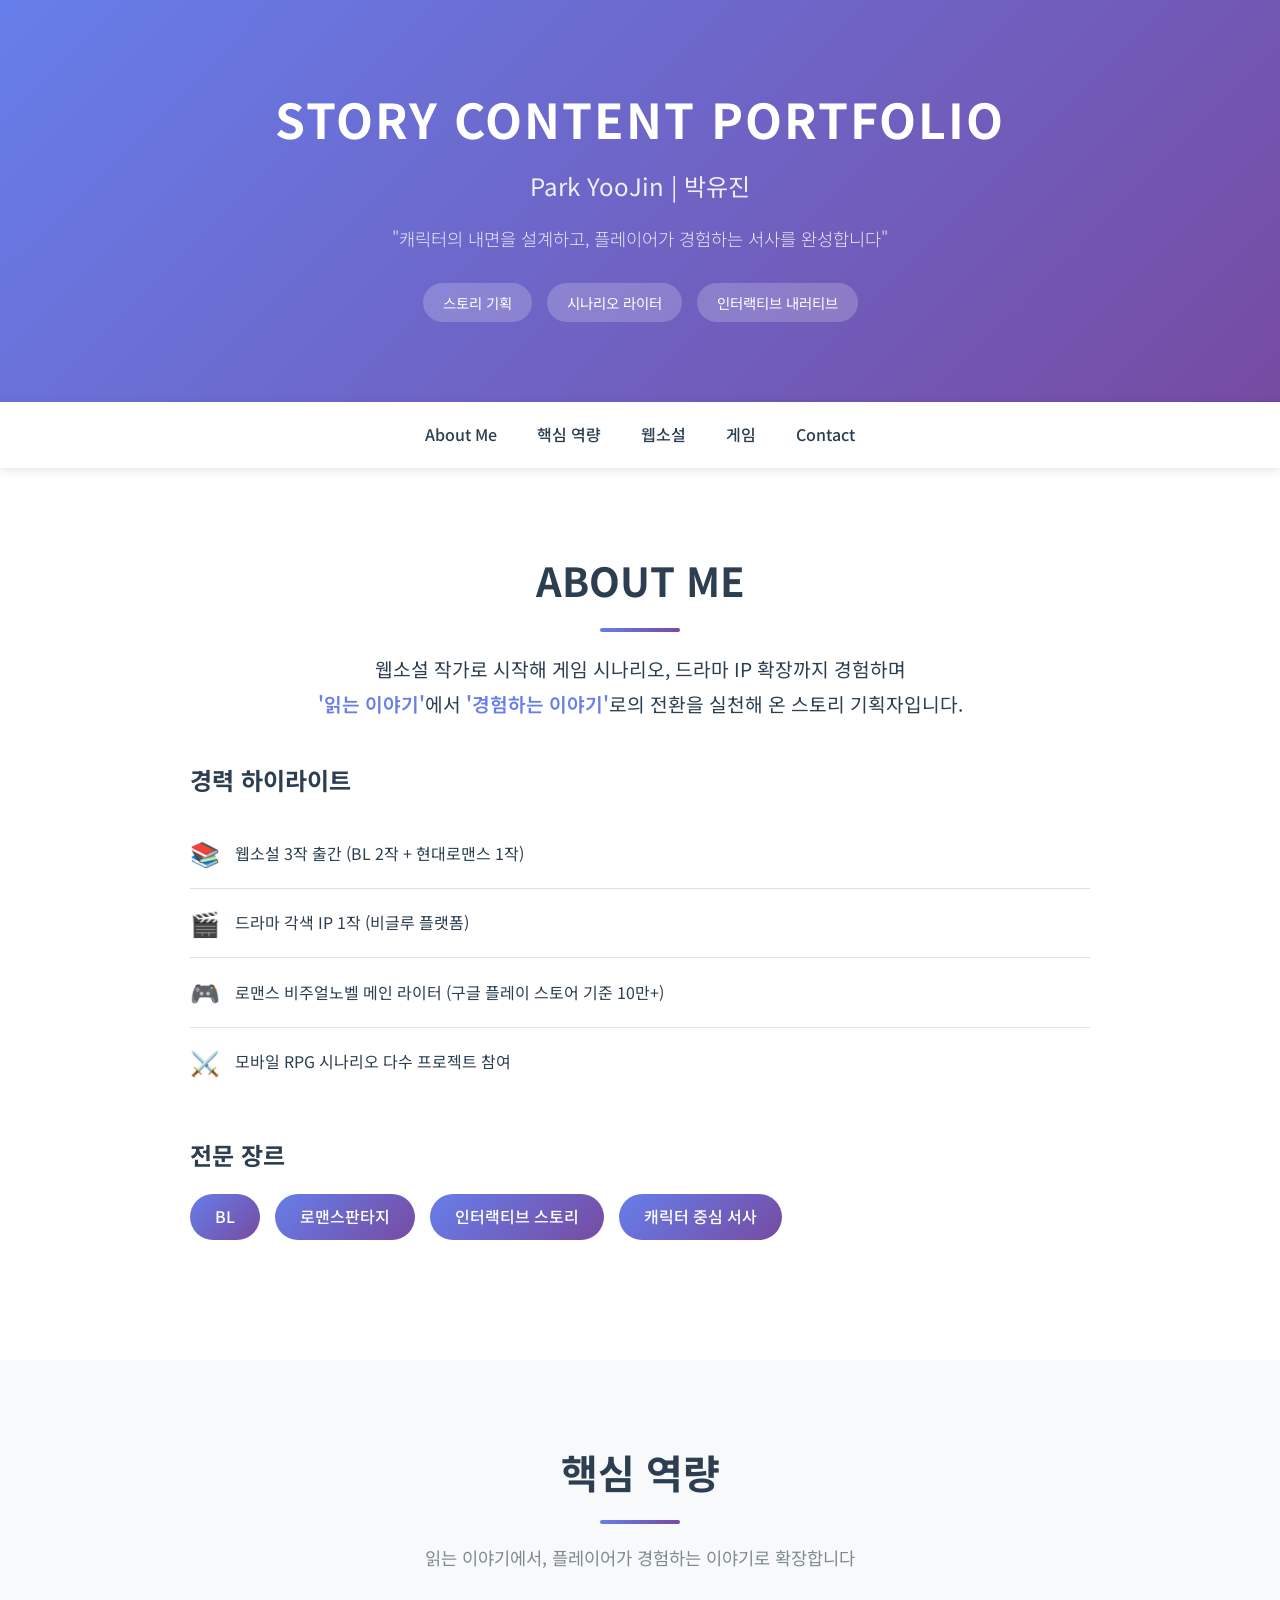
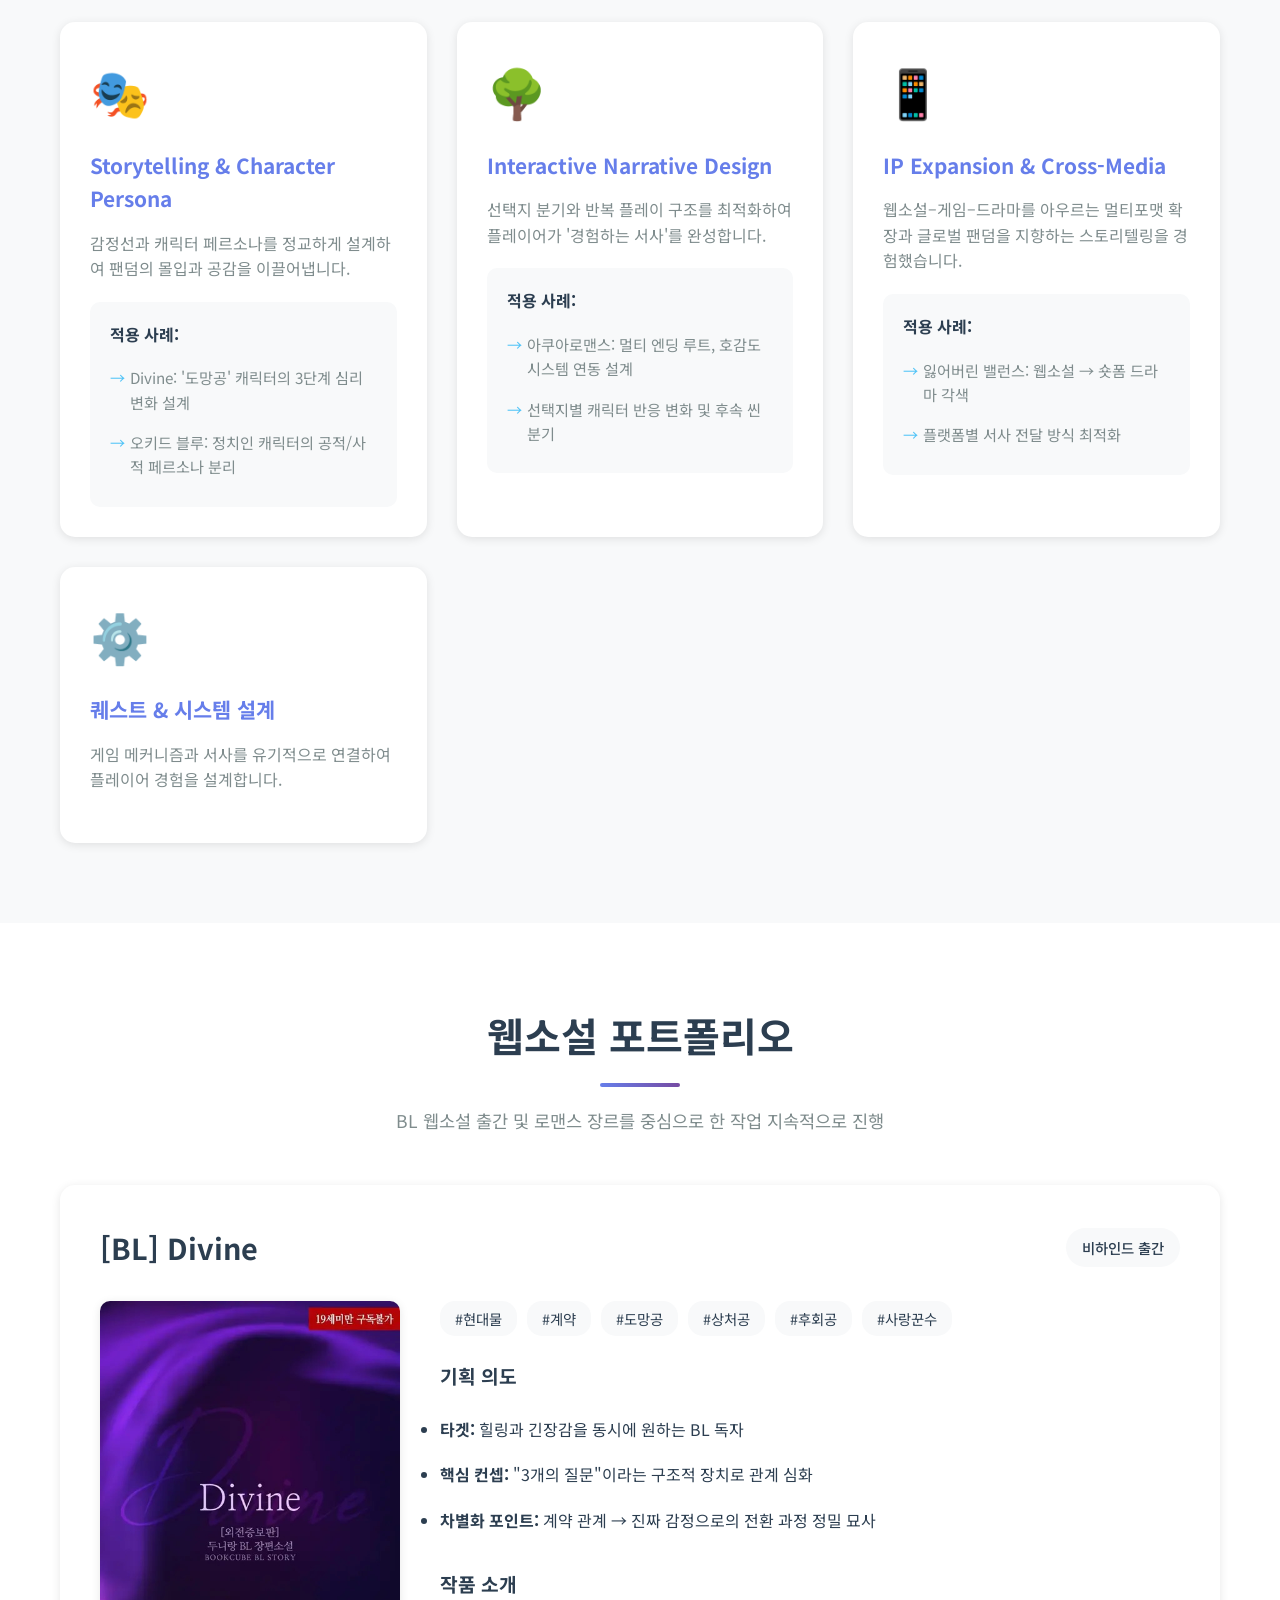
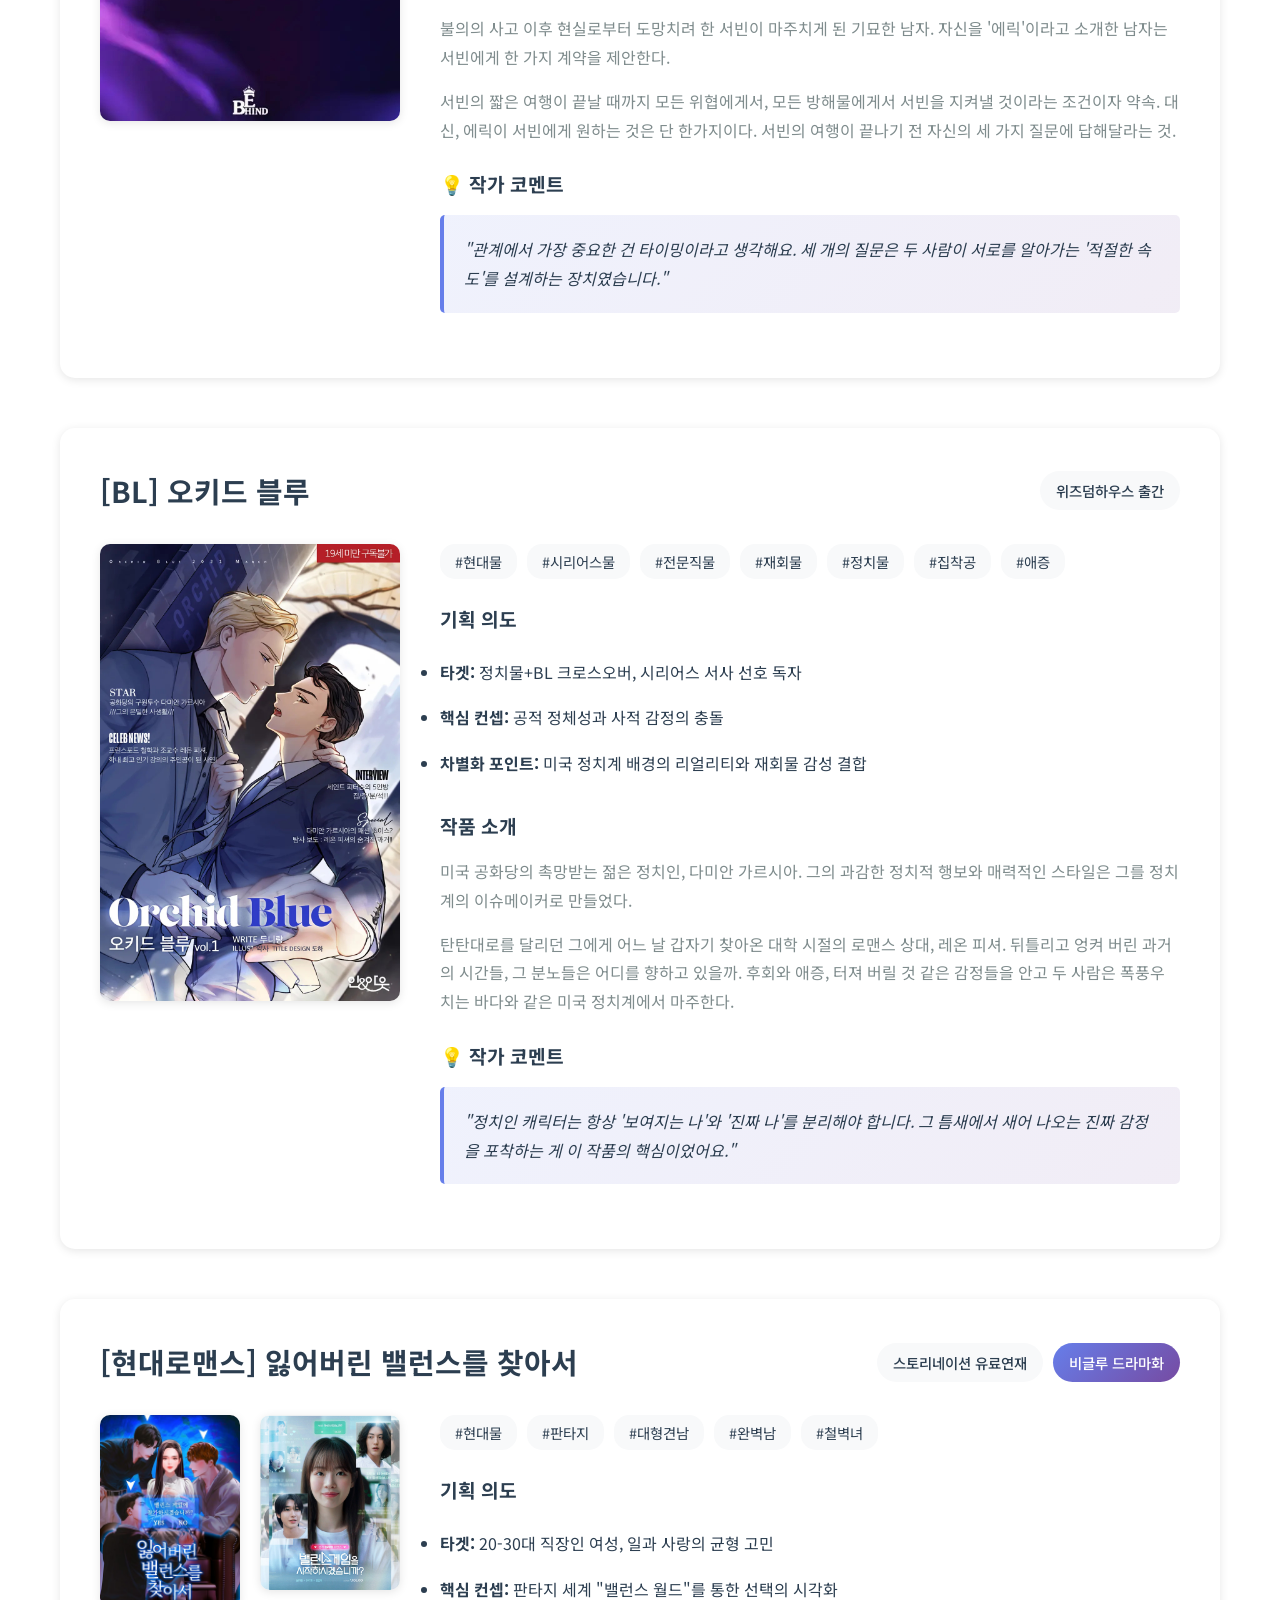
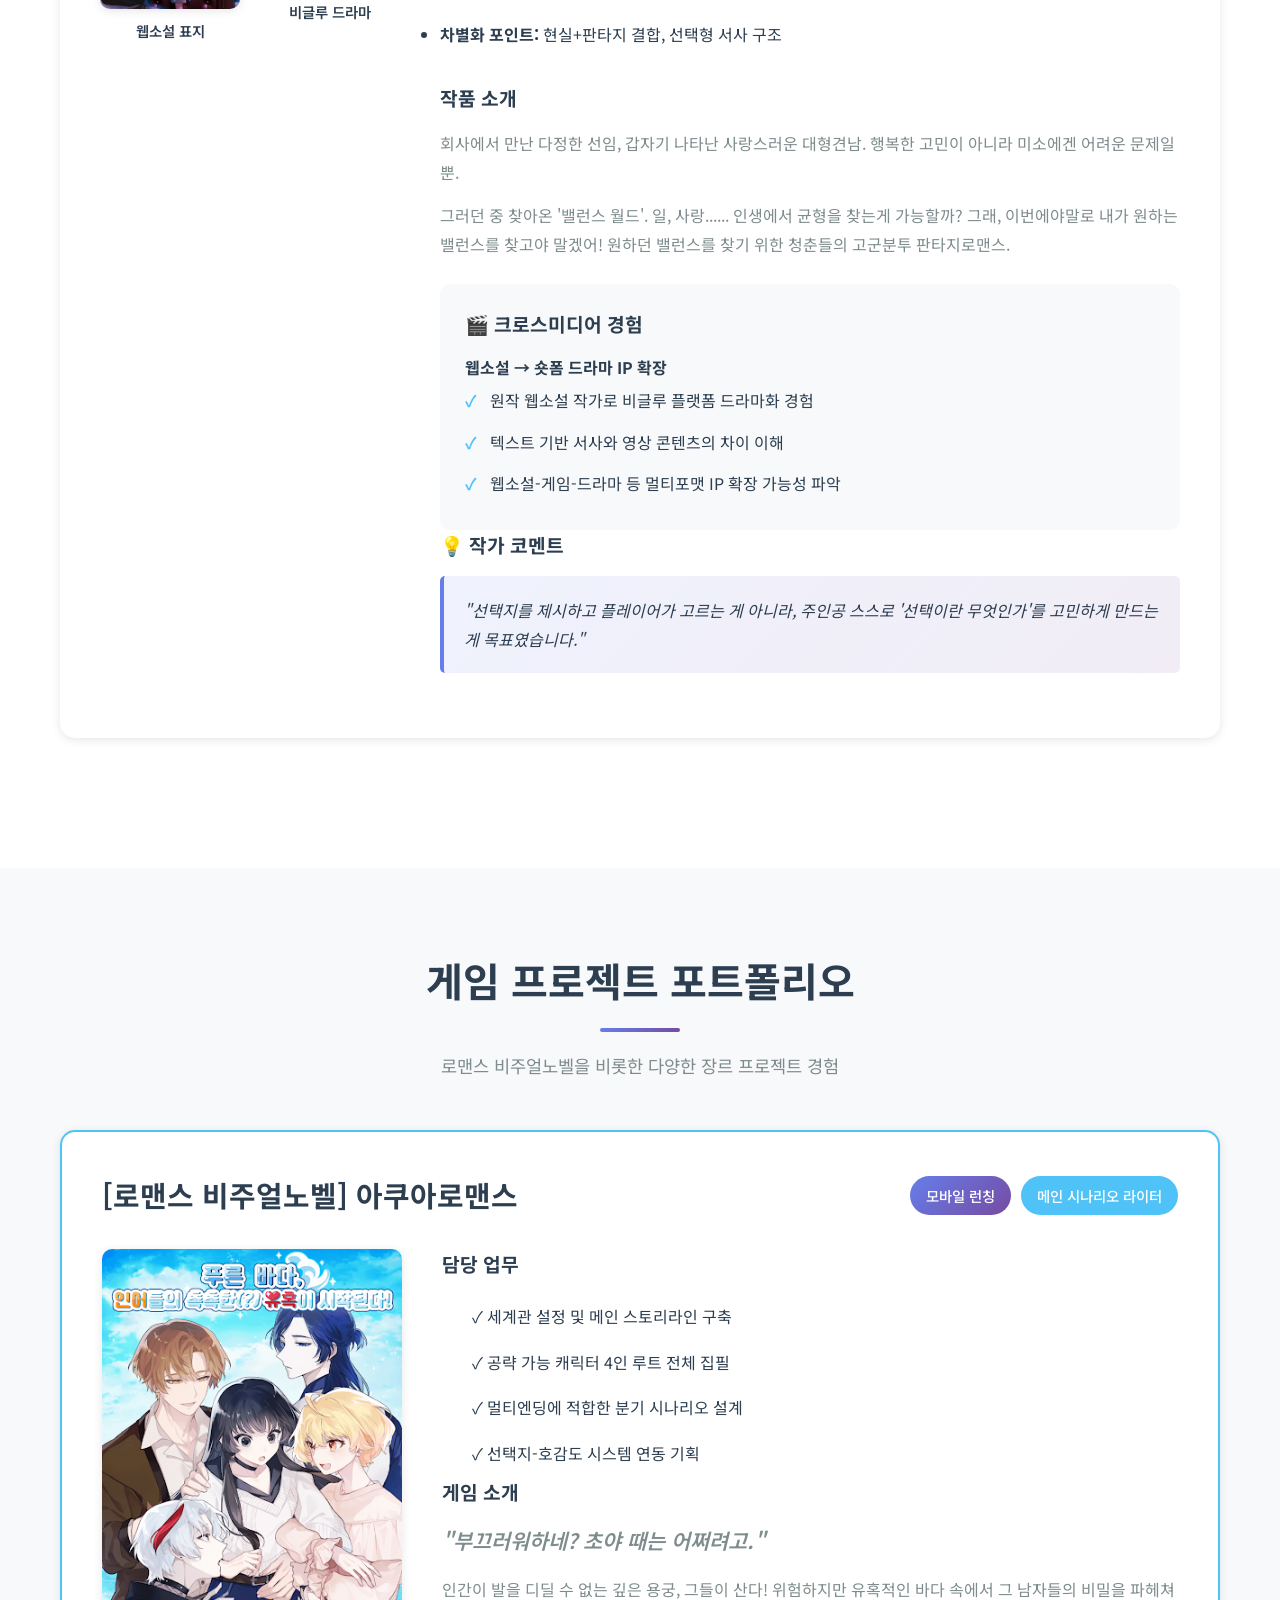
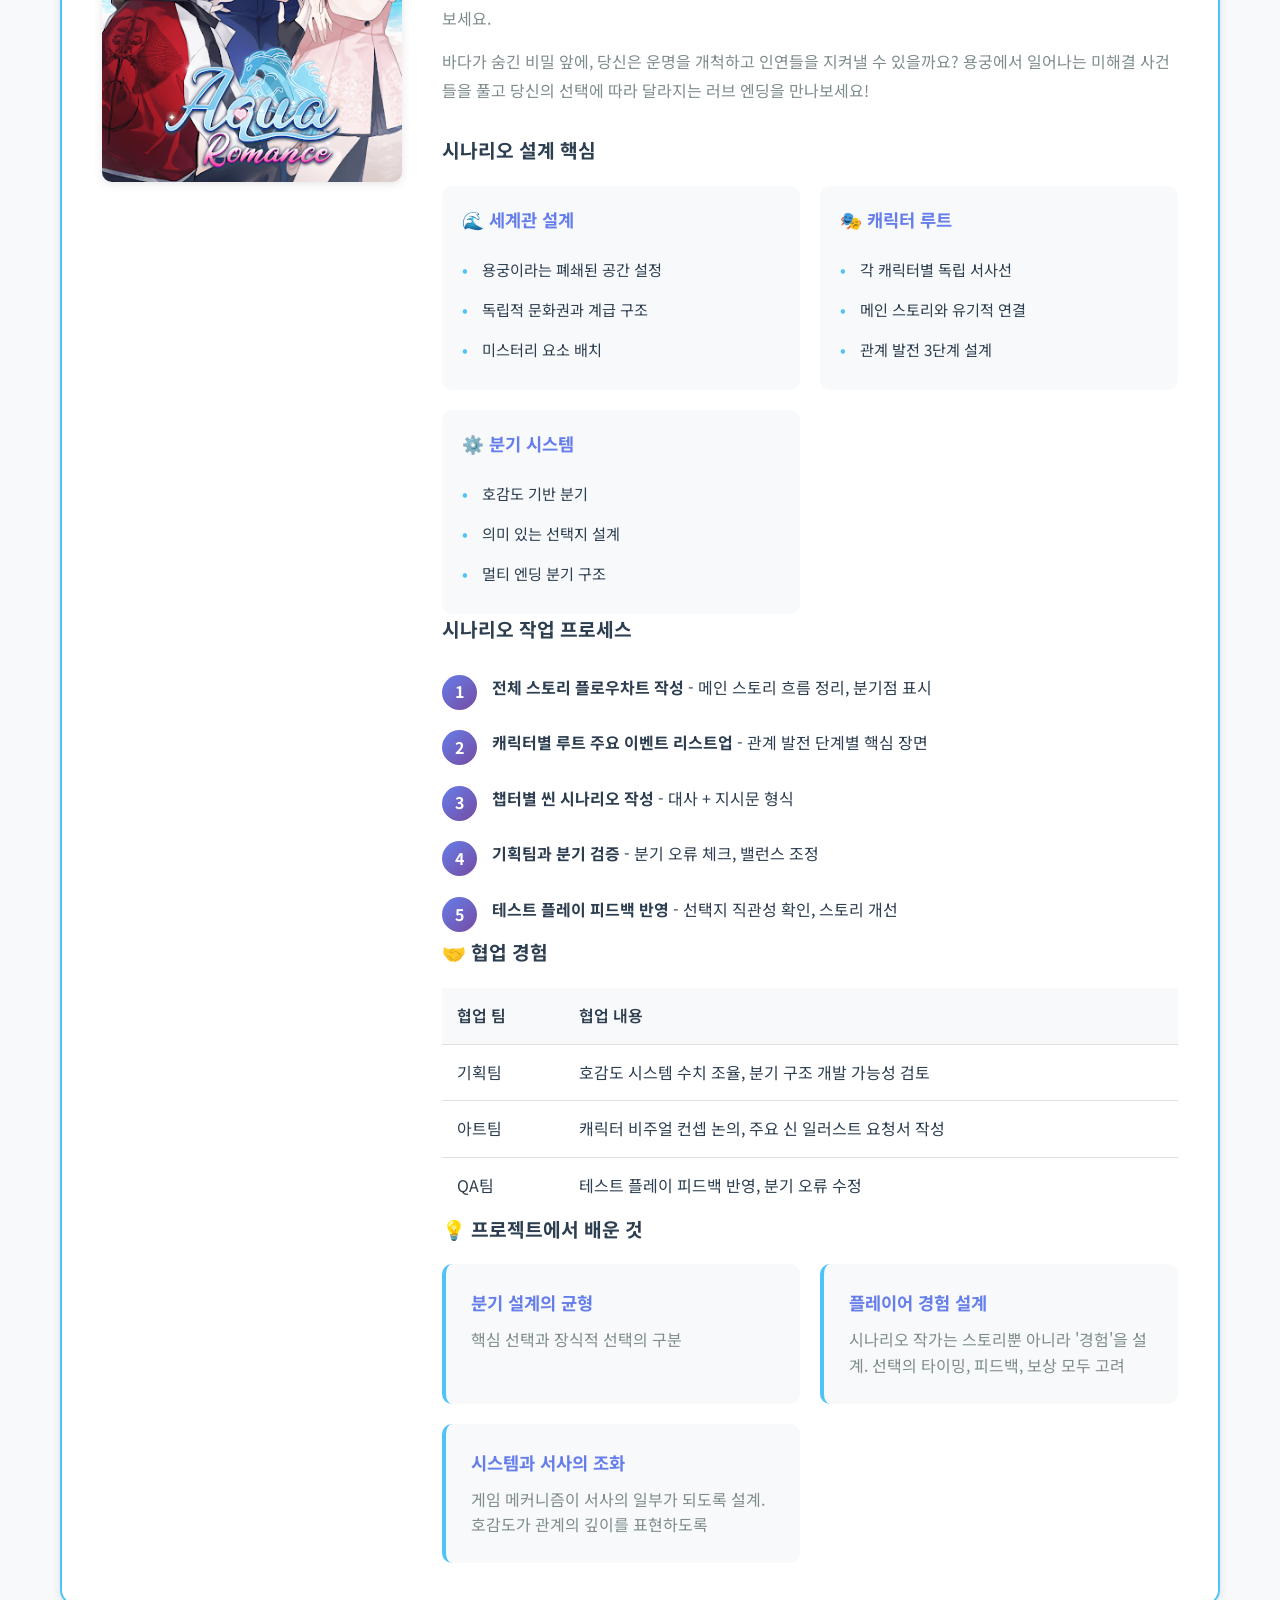
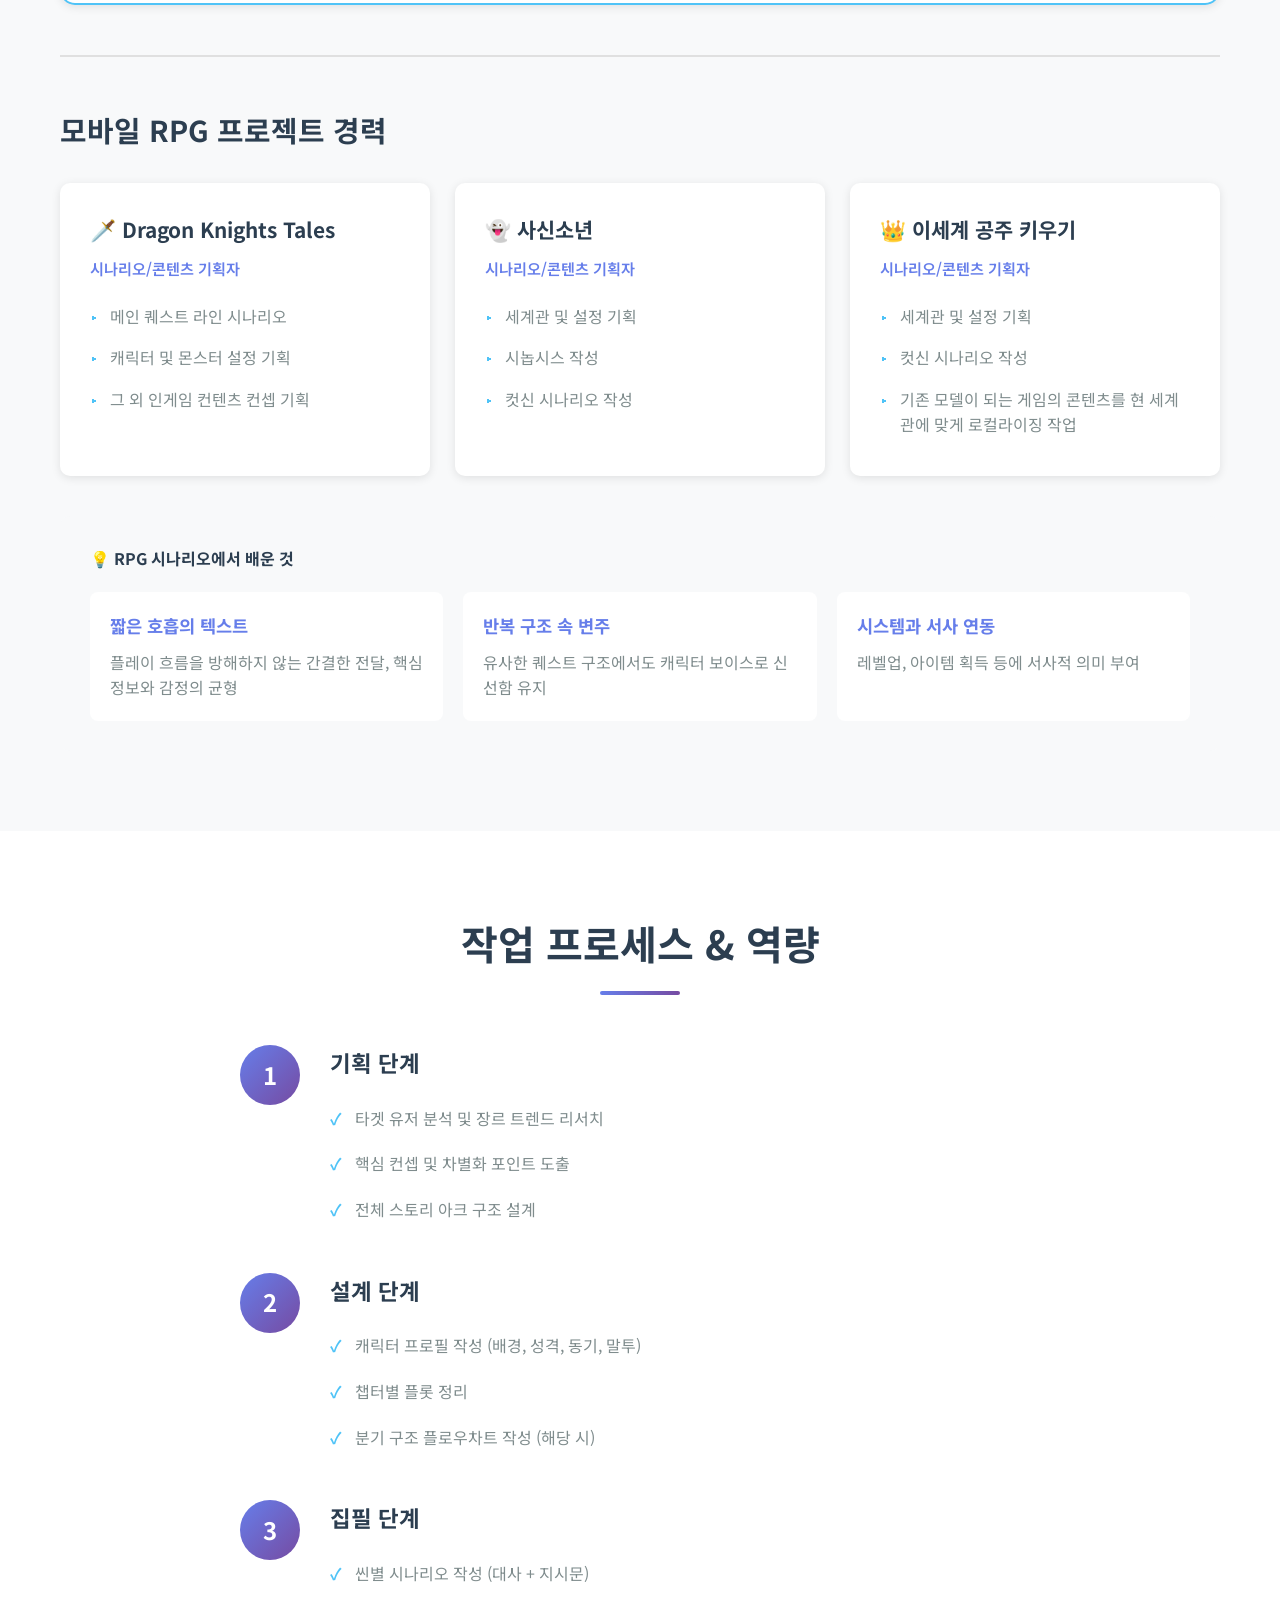
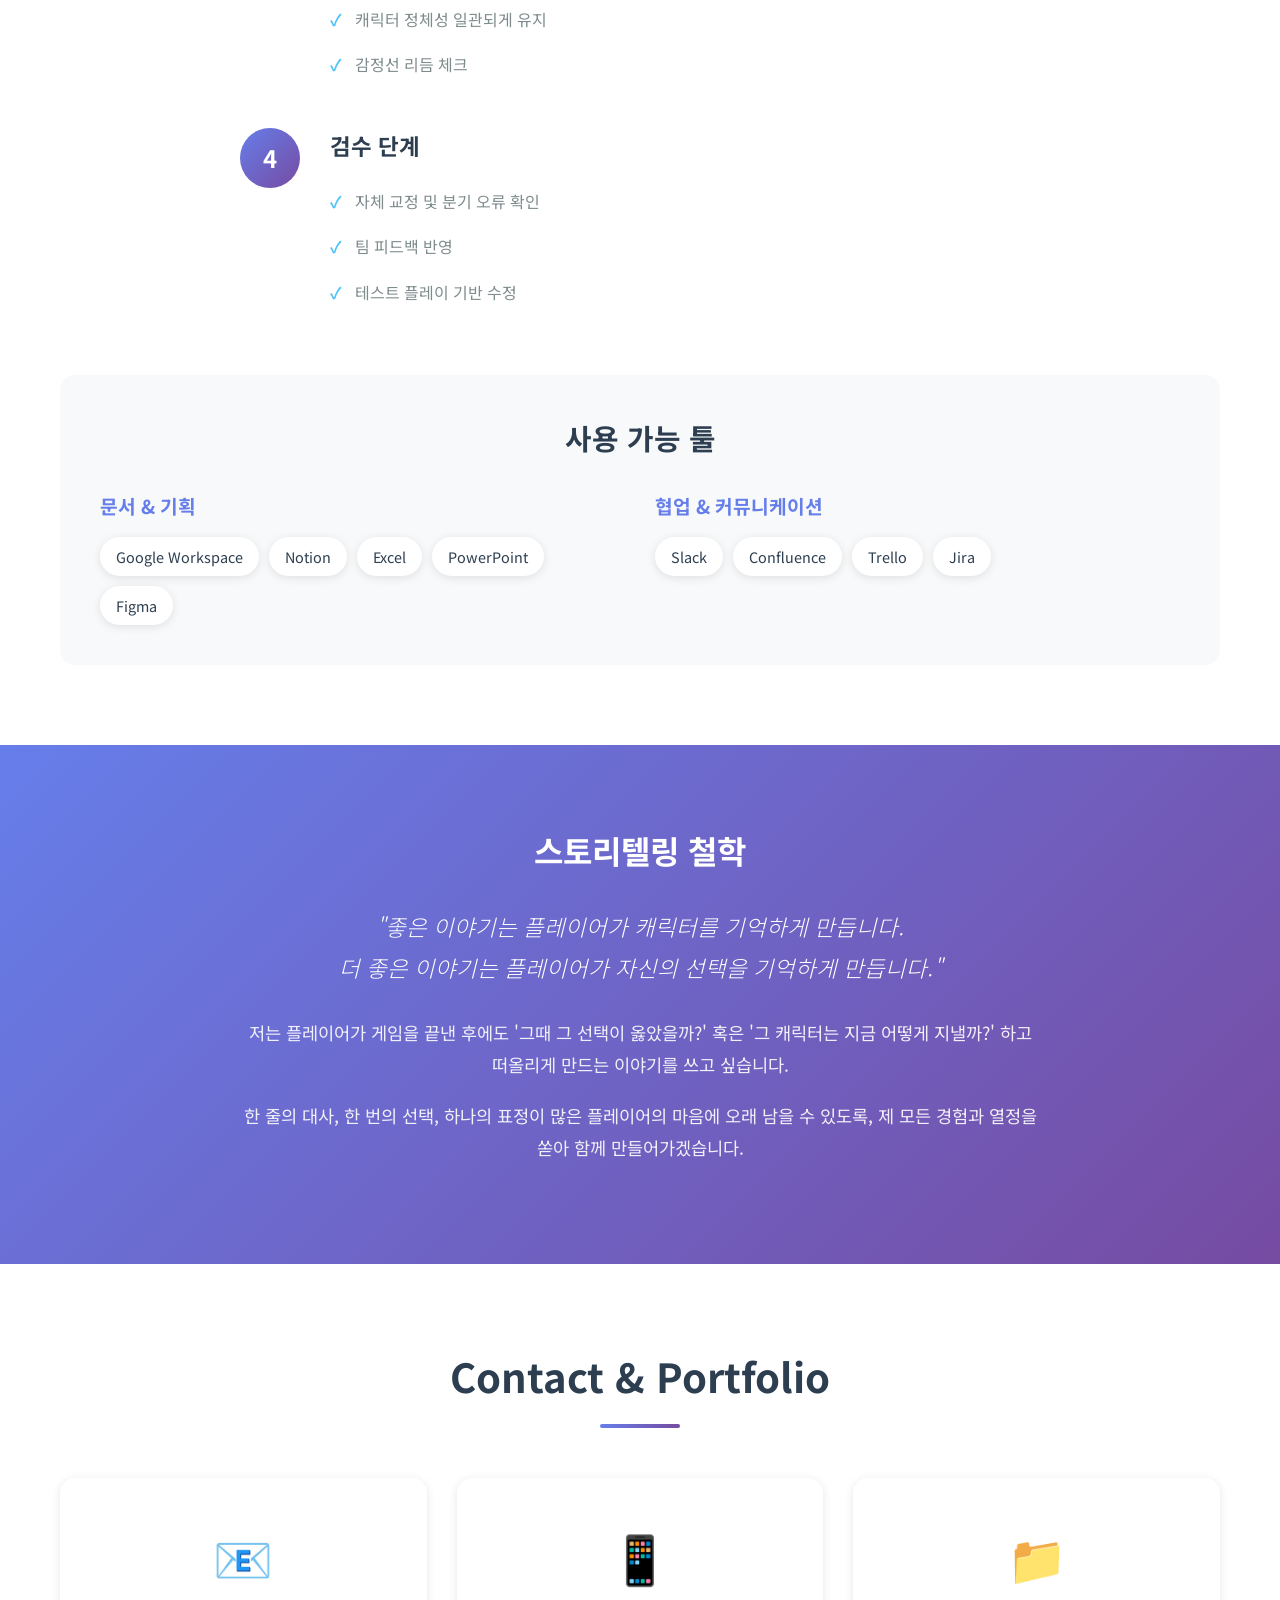
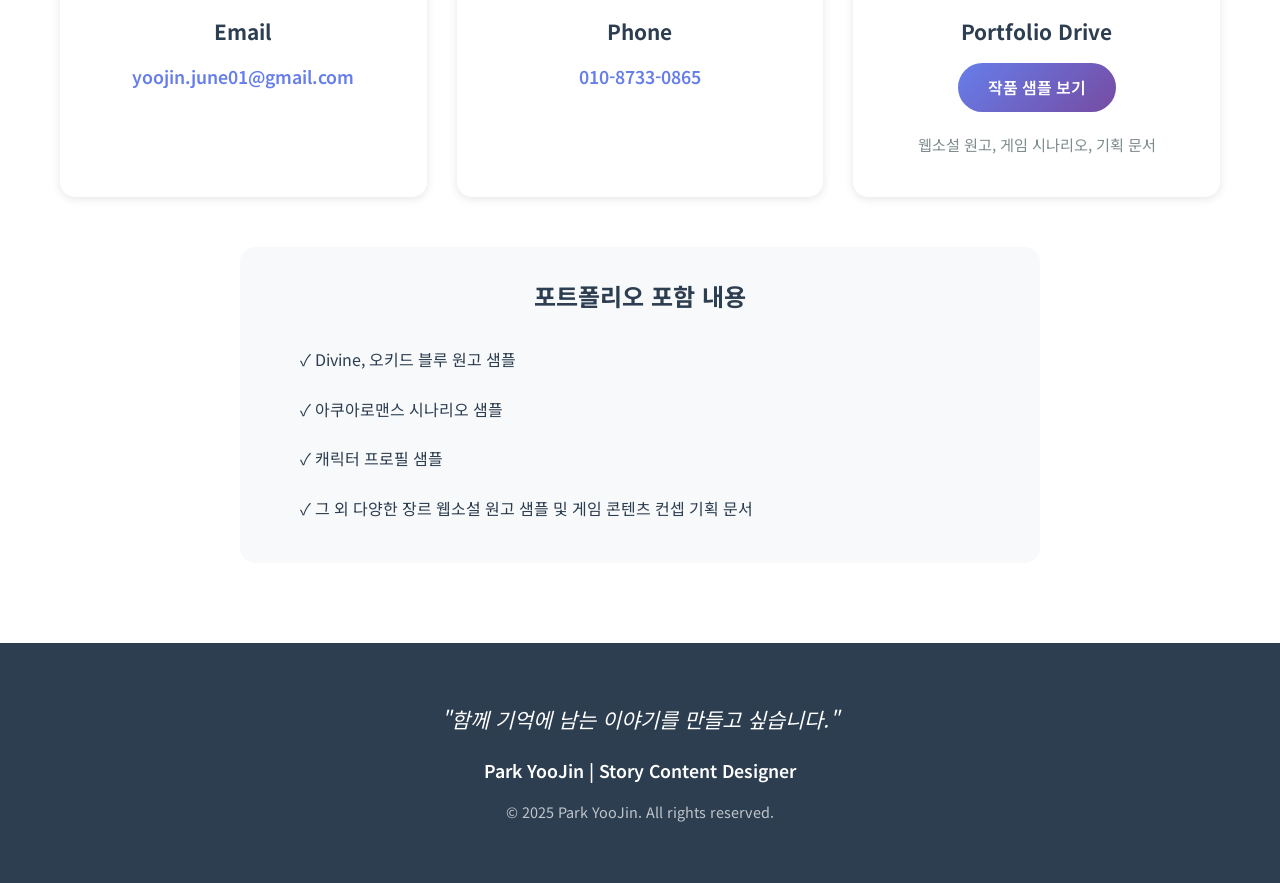
==== commit e2e542ad: "Update index.html" ====
--- a/index.html
+++ b/index.html
@@ -678,7 +678,7 @@
               <h3>집필 단계</h3>
               <ul>
                 <li>씬별 시나리오 작성 (대사 + 지시문)</li>
-                <li>캐릭터 보이스 일관성 유지</li>
+                <li>캐릭터 정체성 일관되게 유지</li>
                 <li>감정선 리듬 체크</li>
               </ul>
             </div>
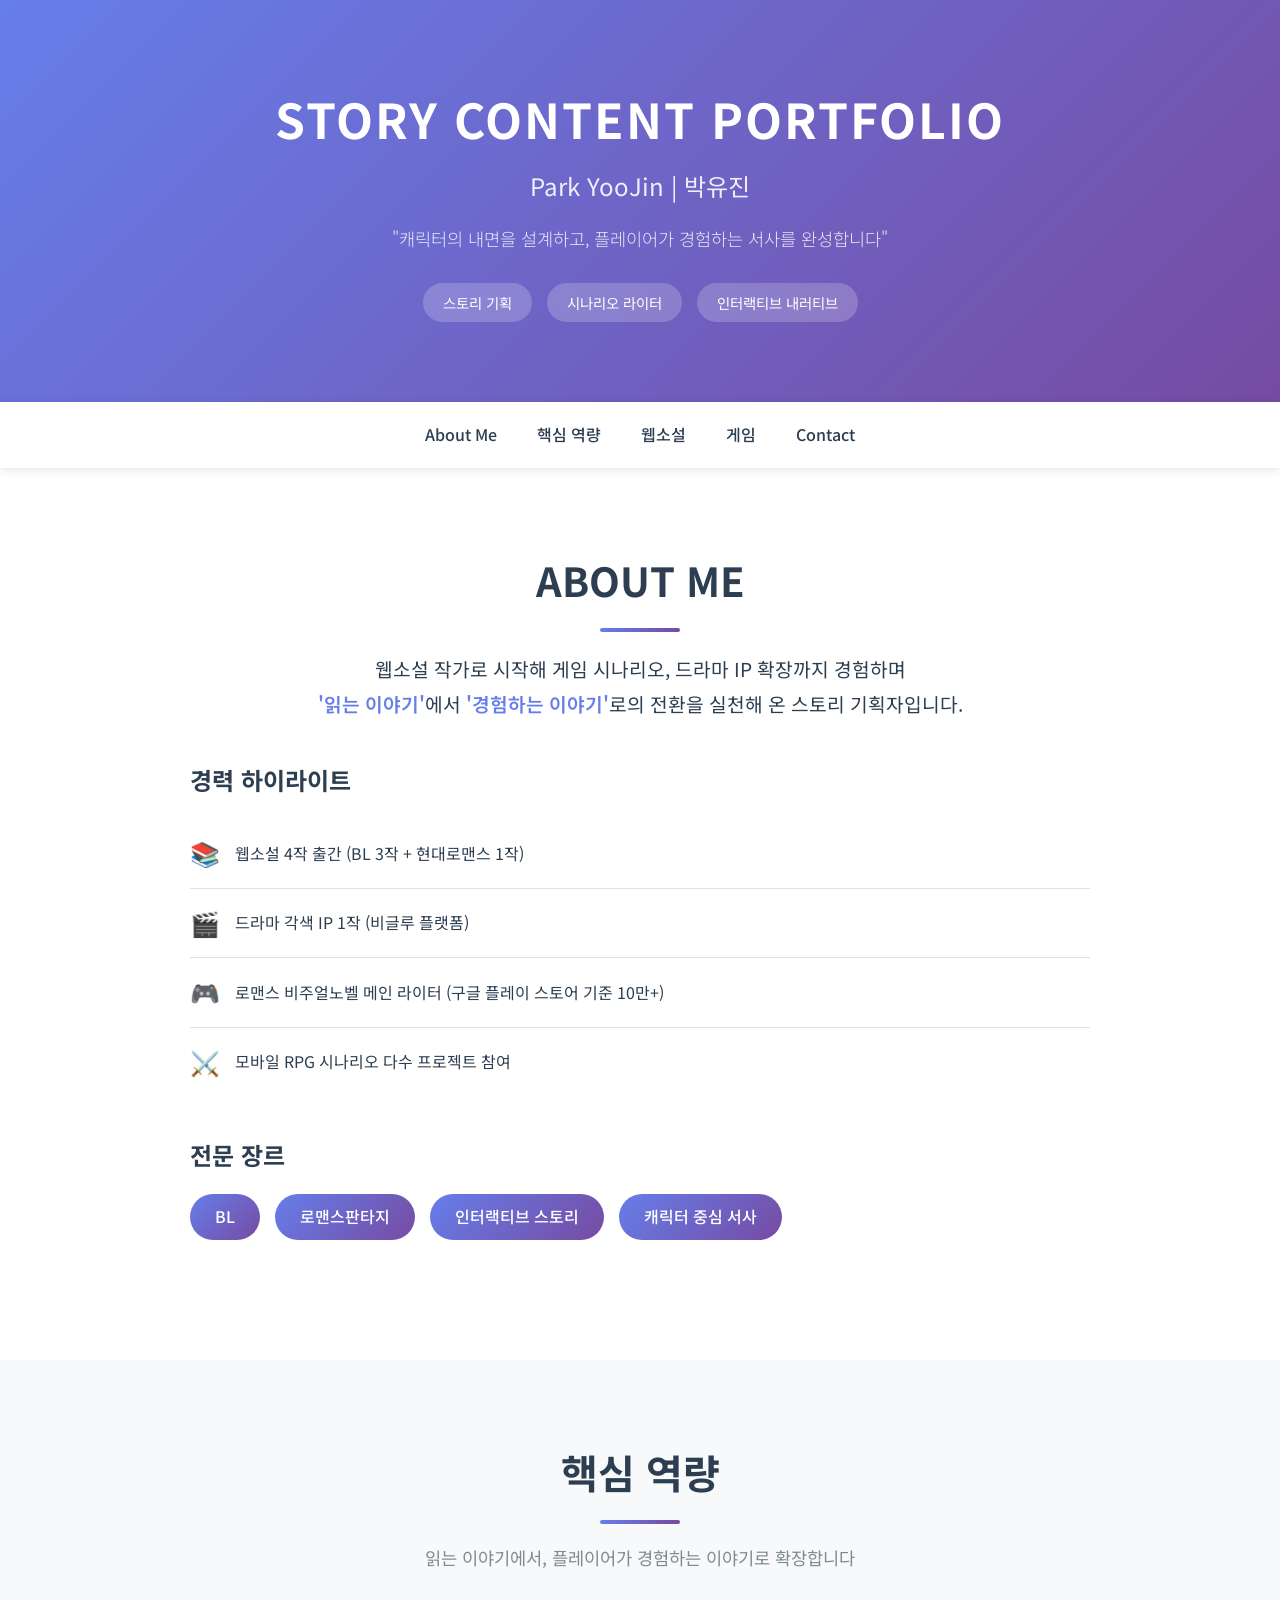
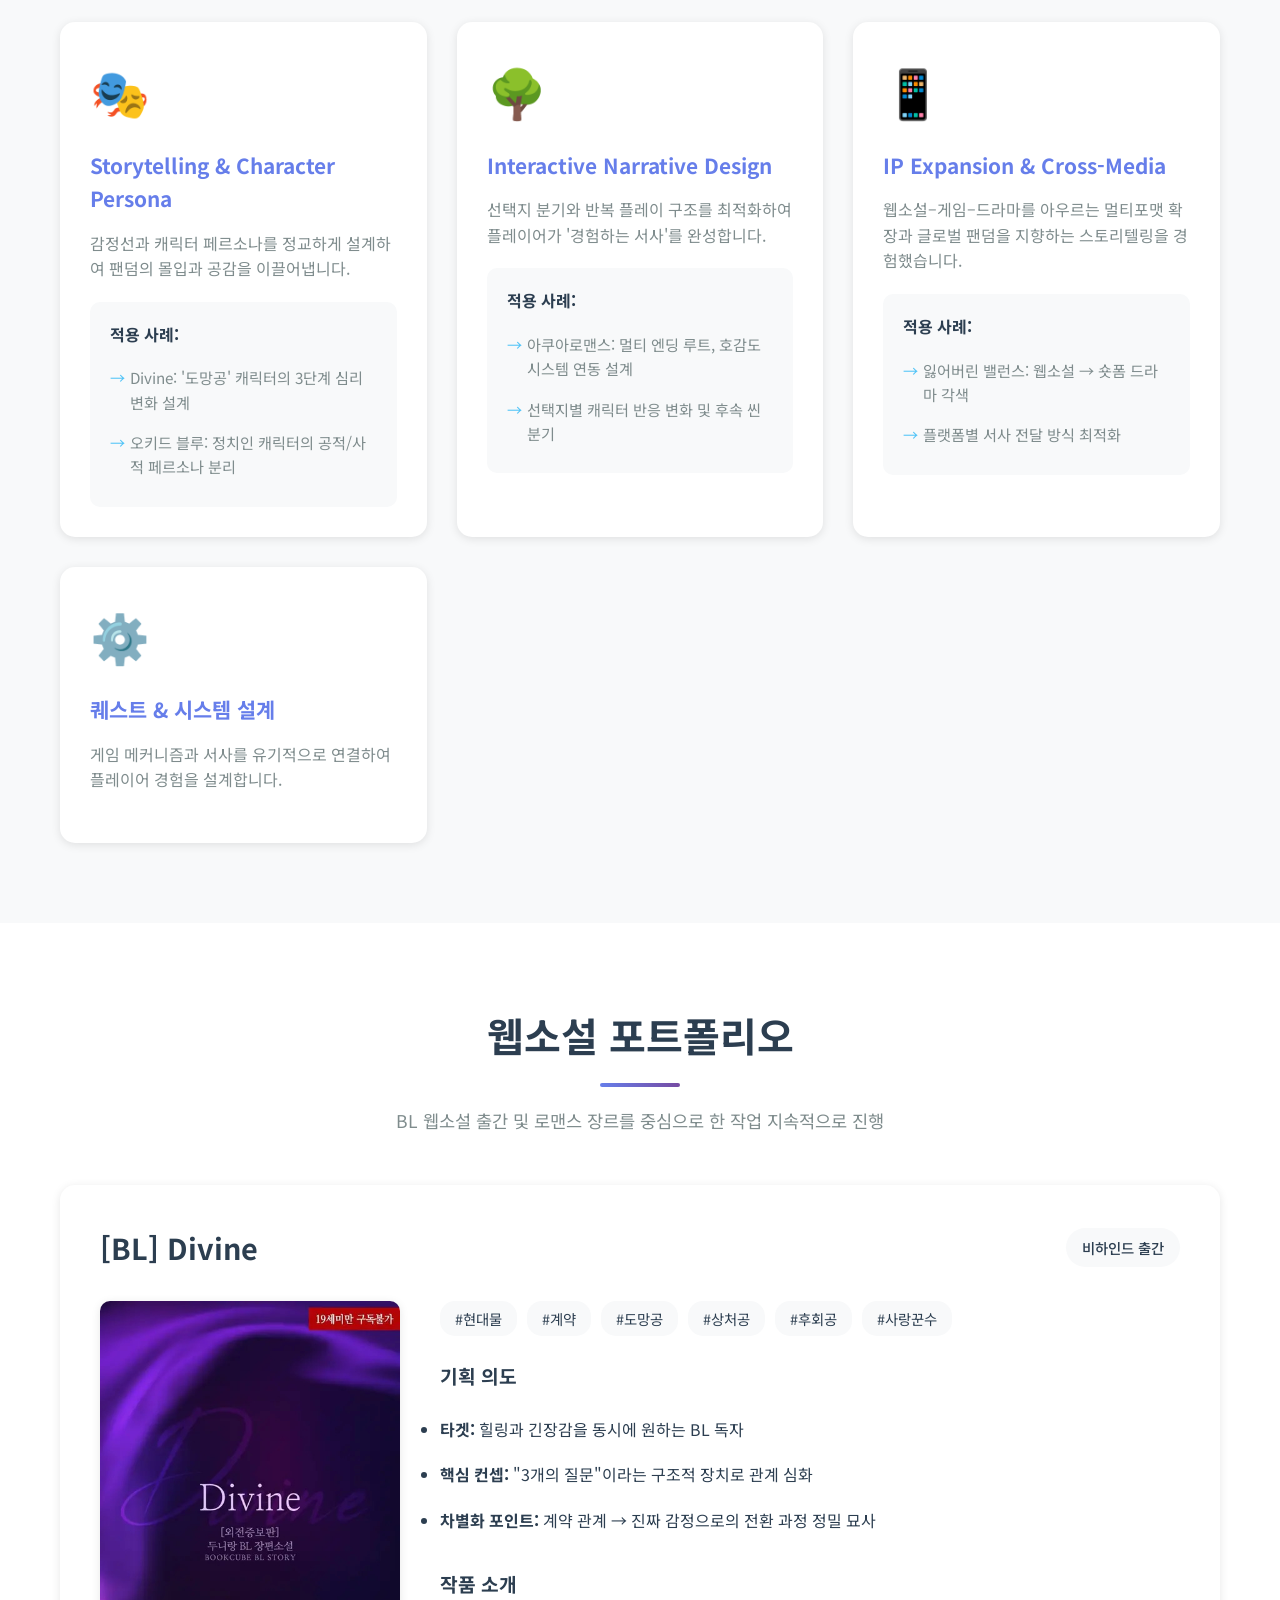
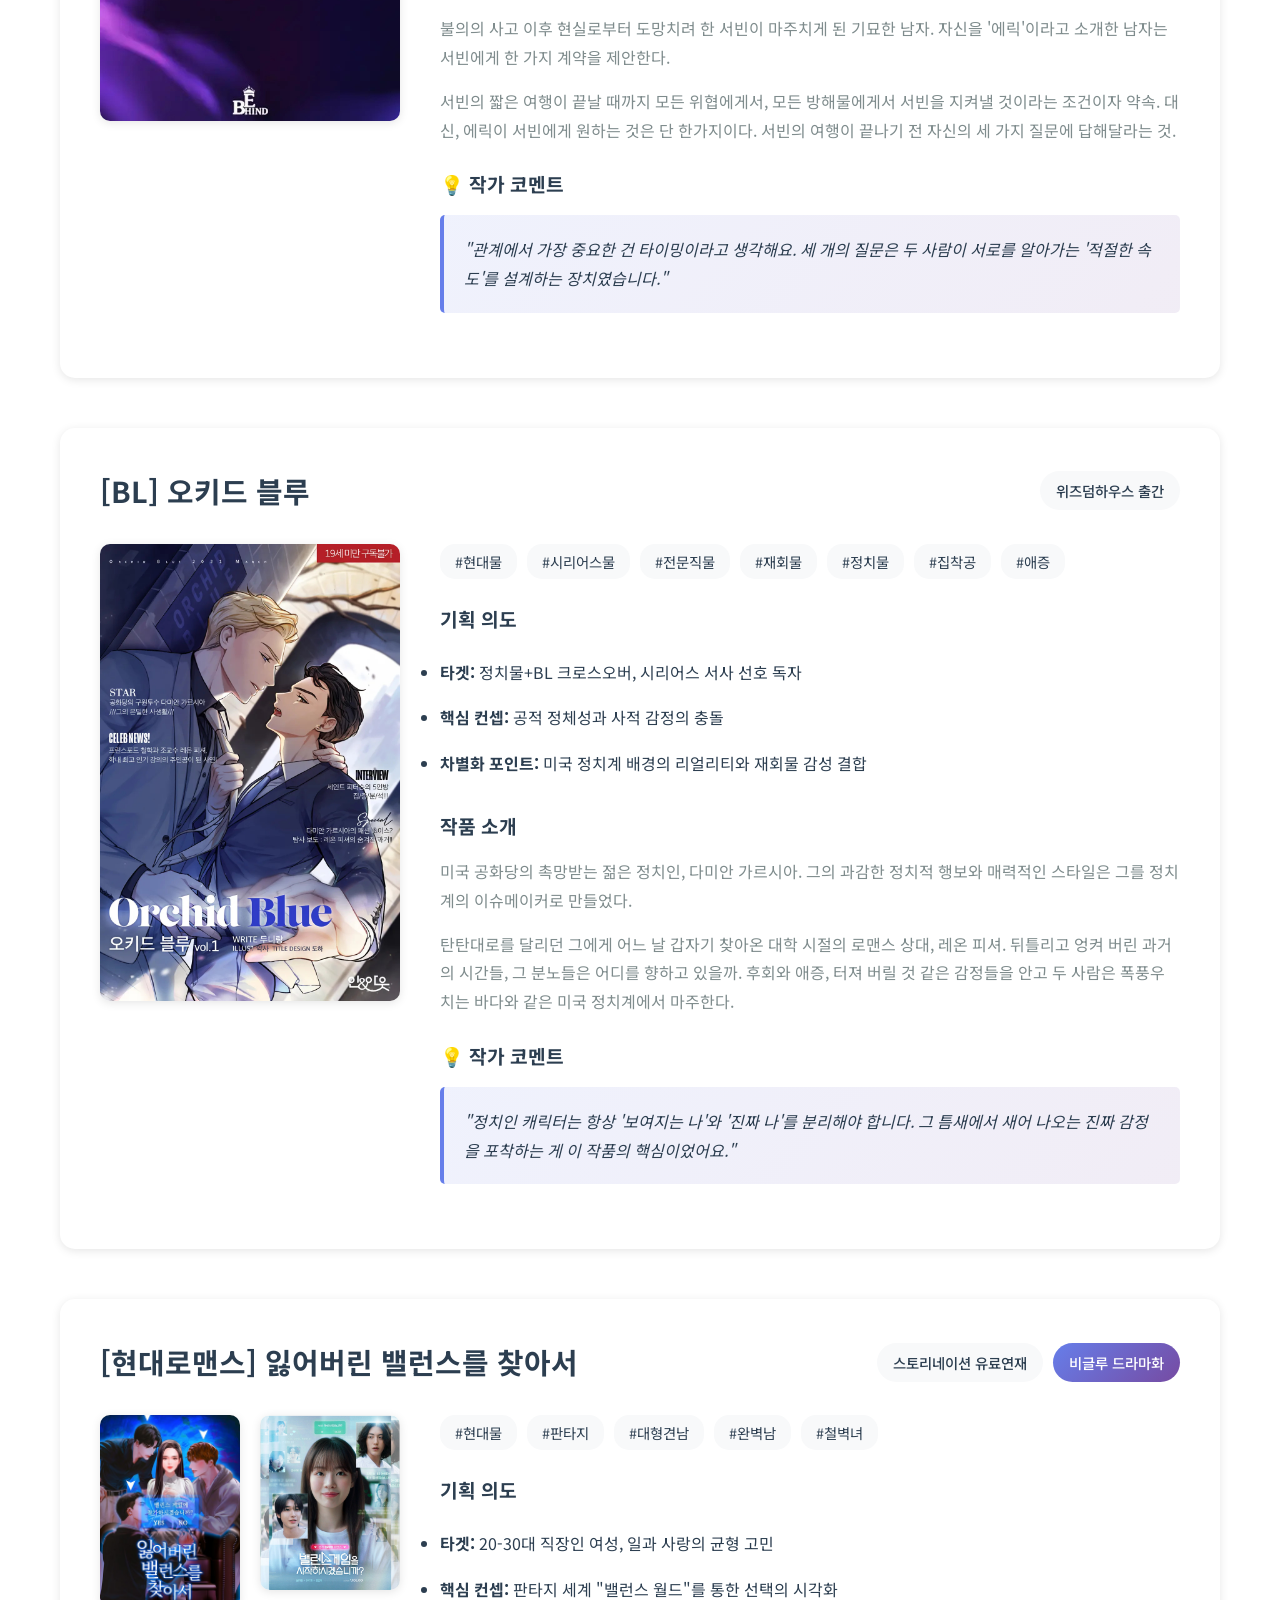
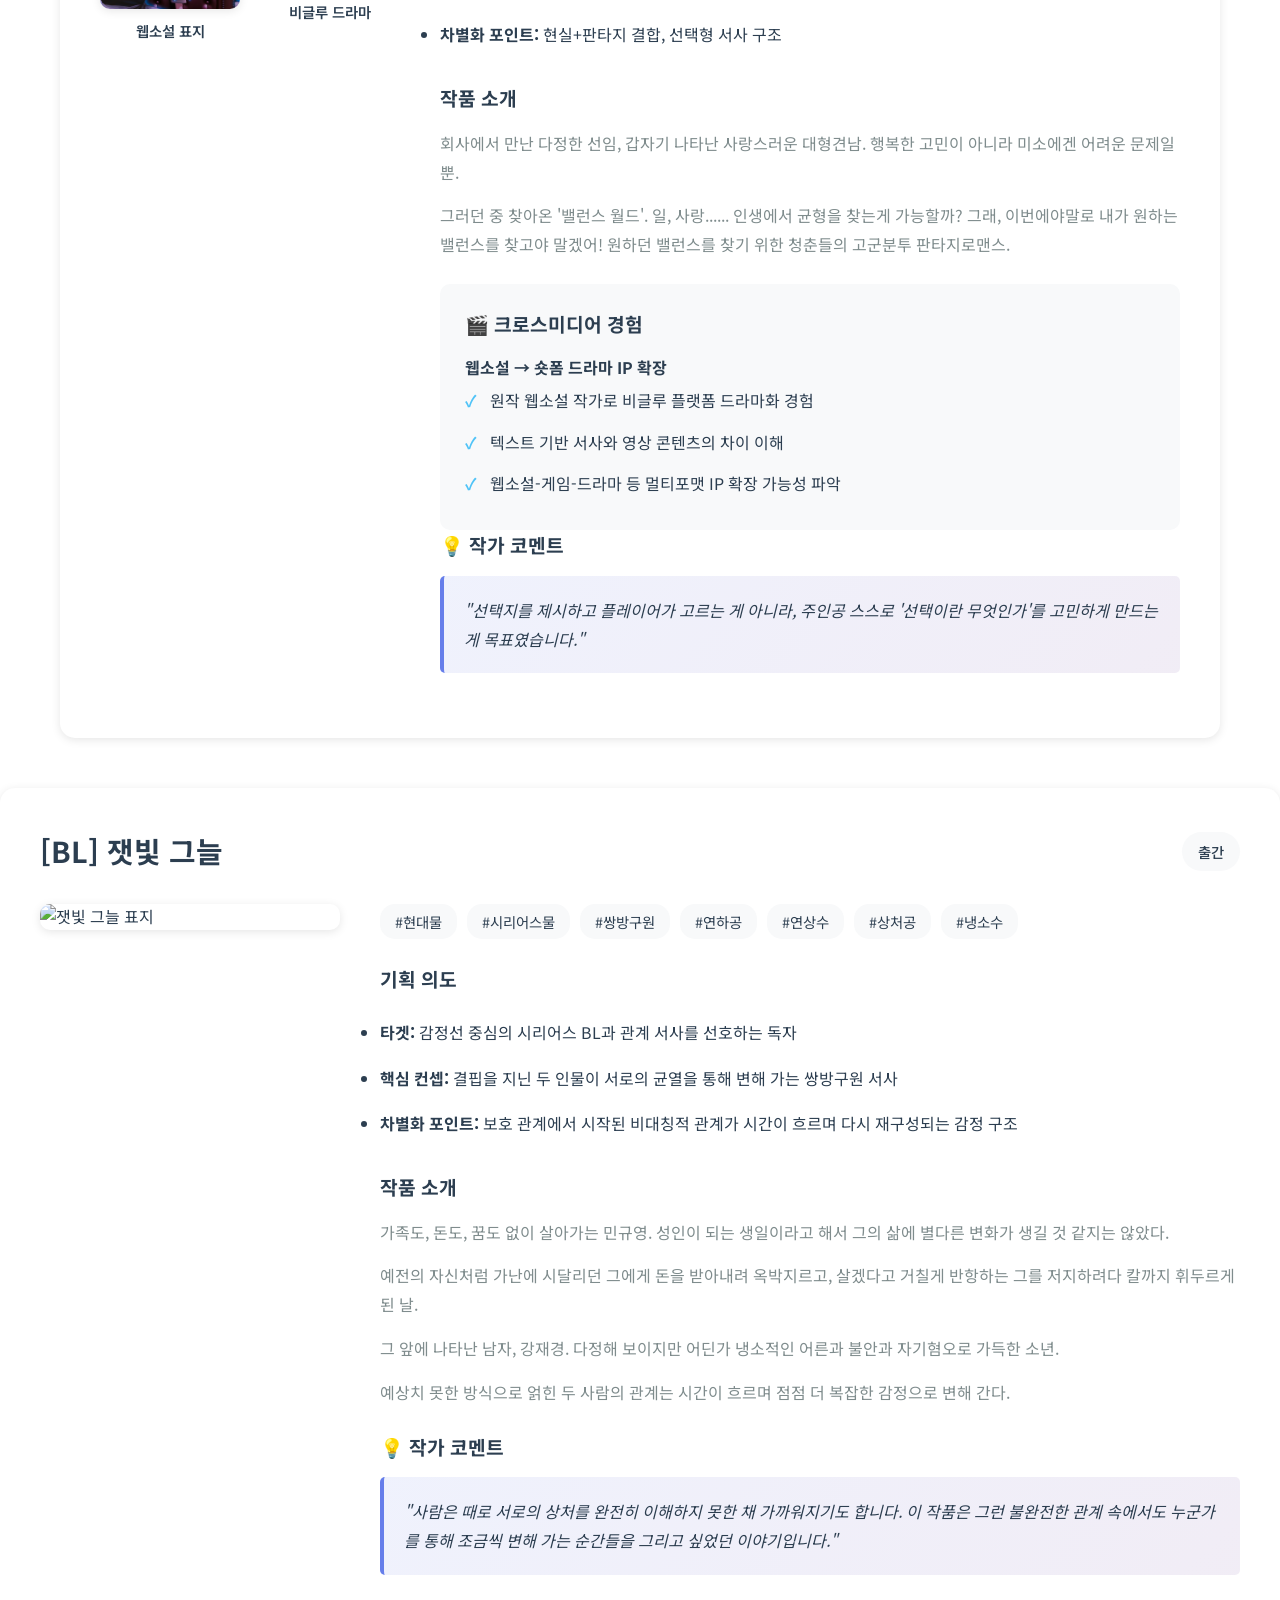
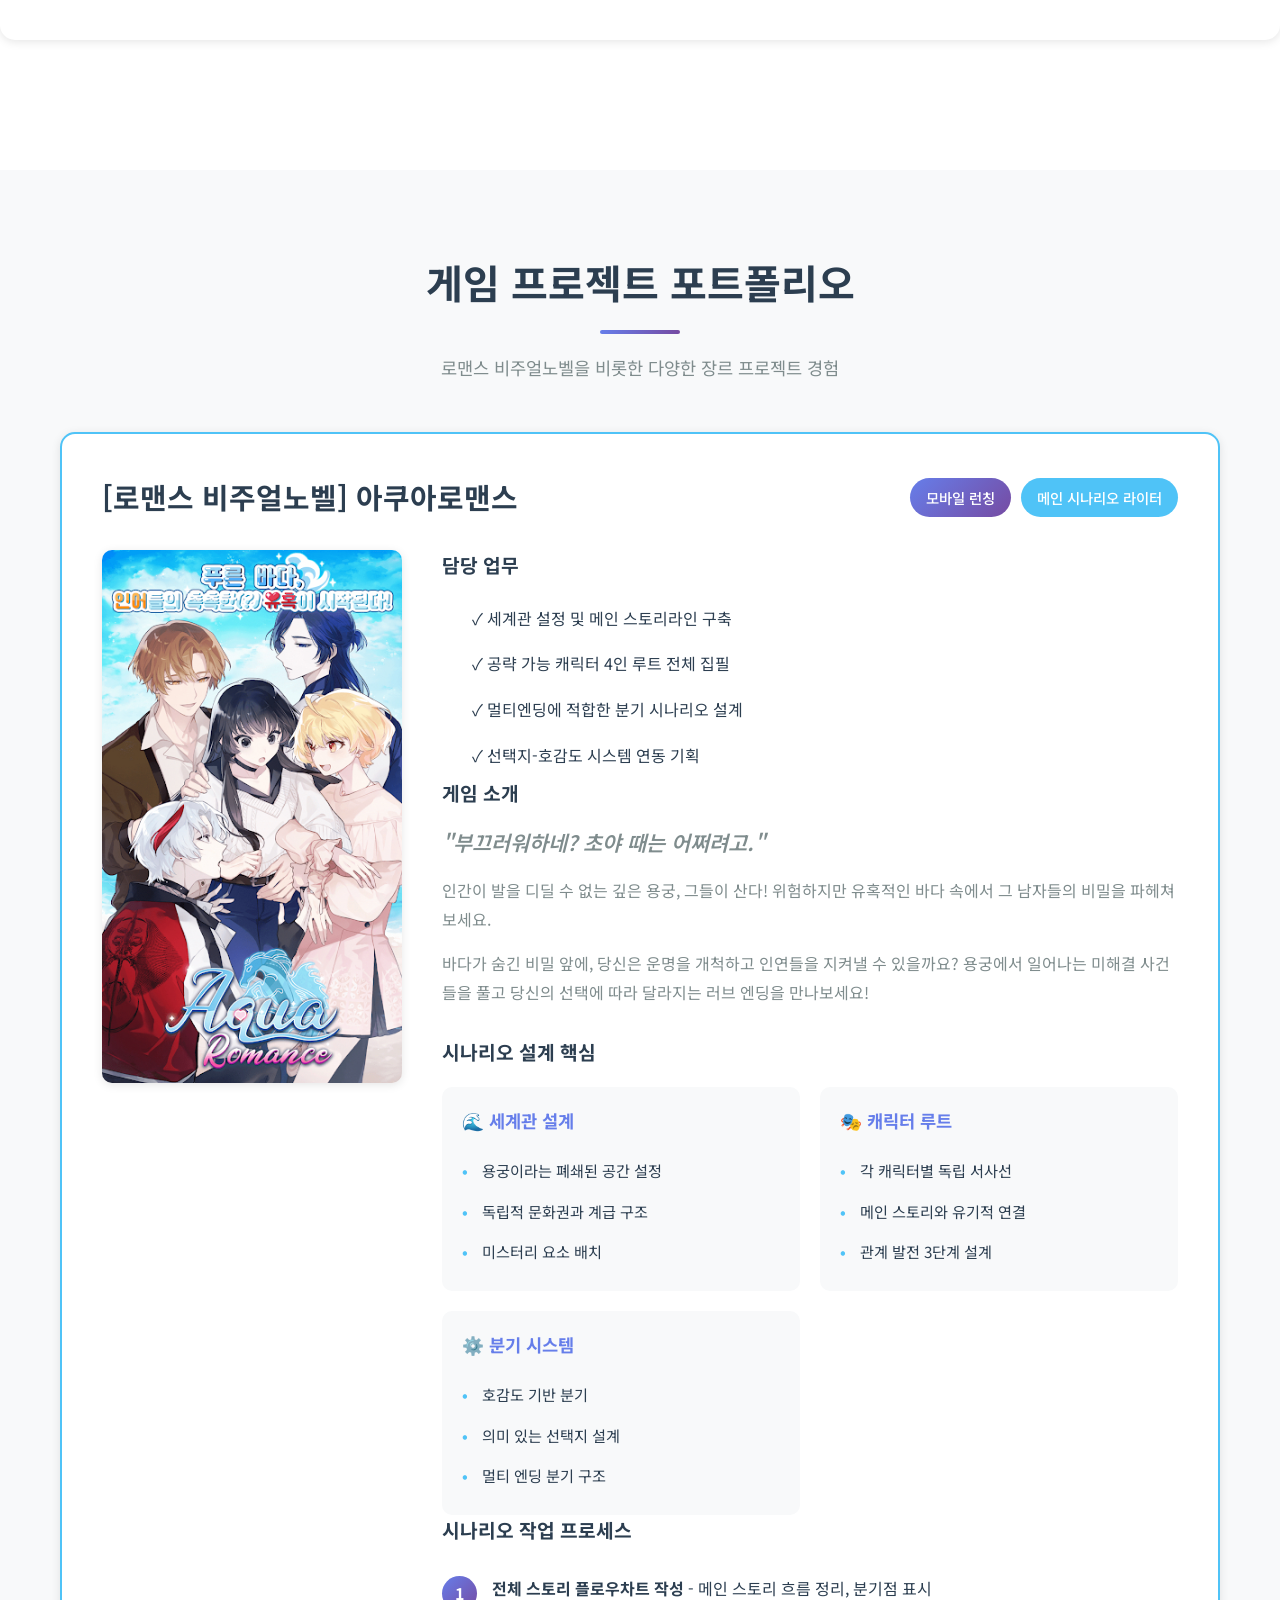
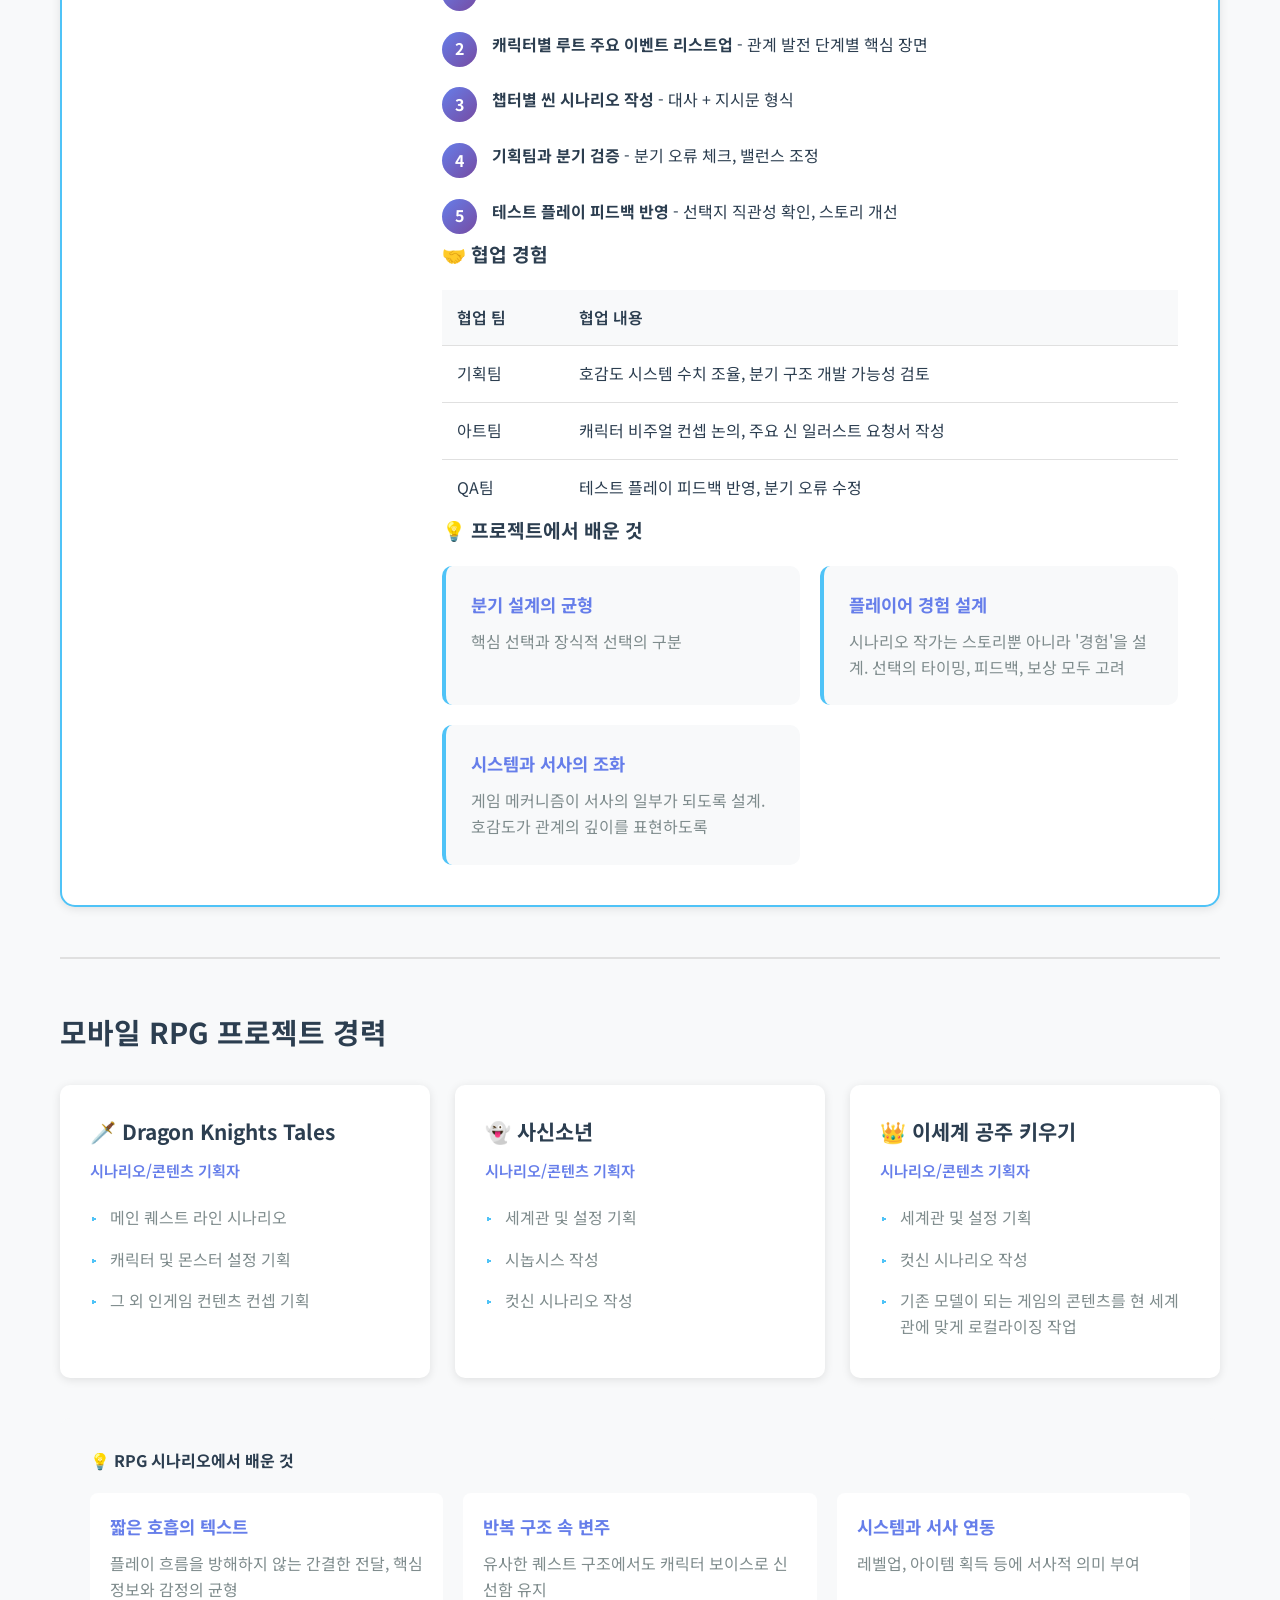
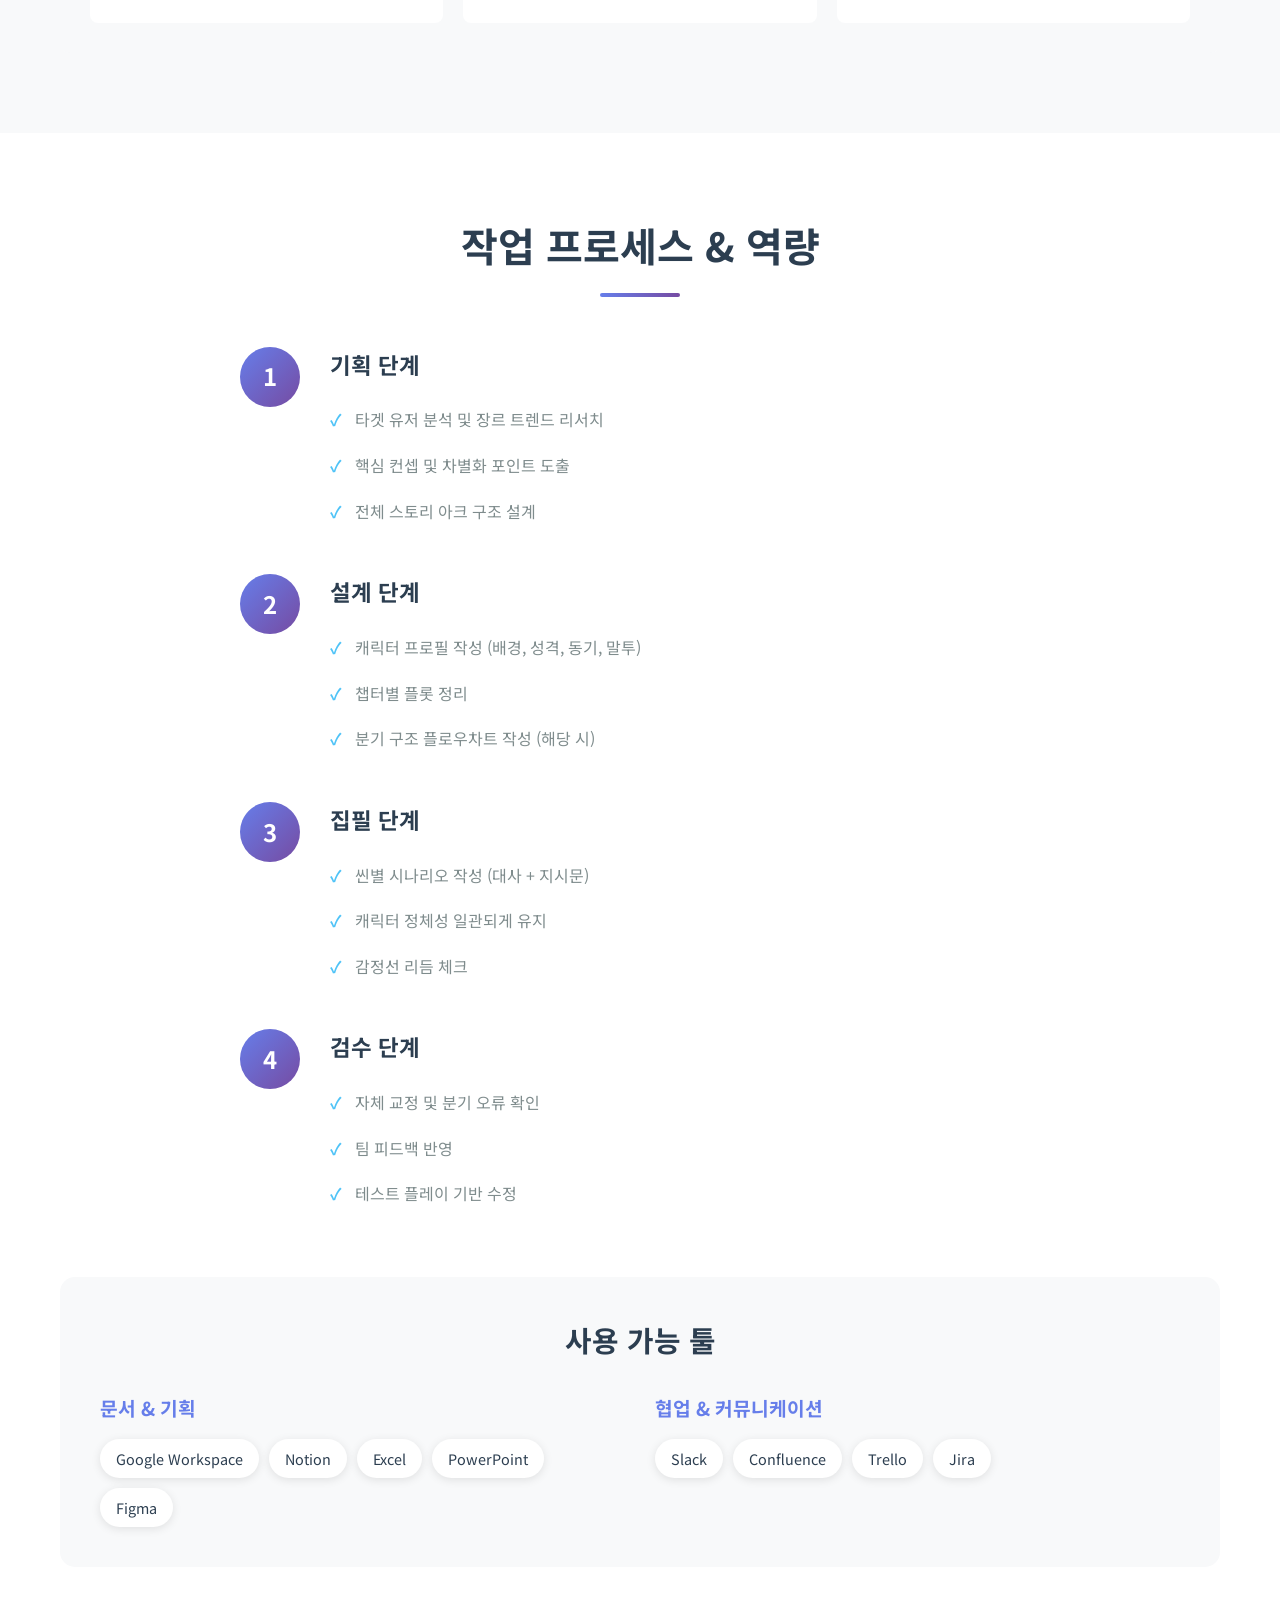
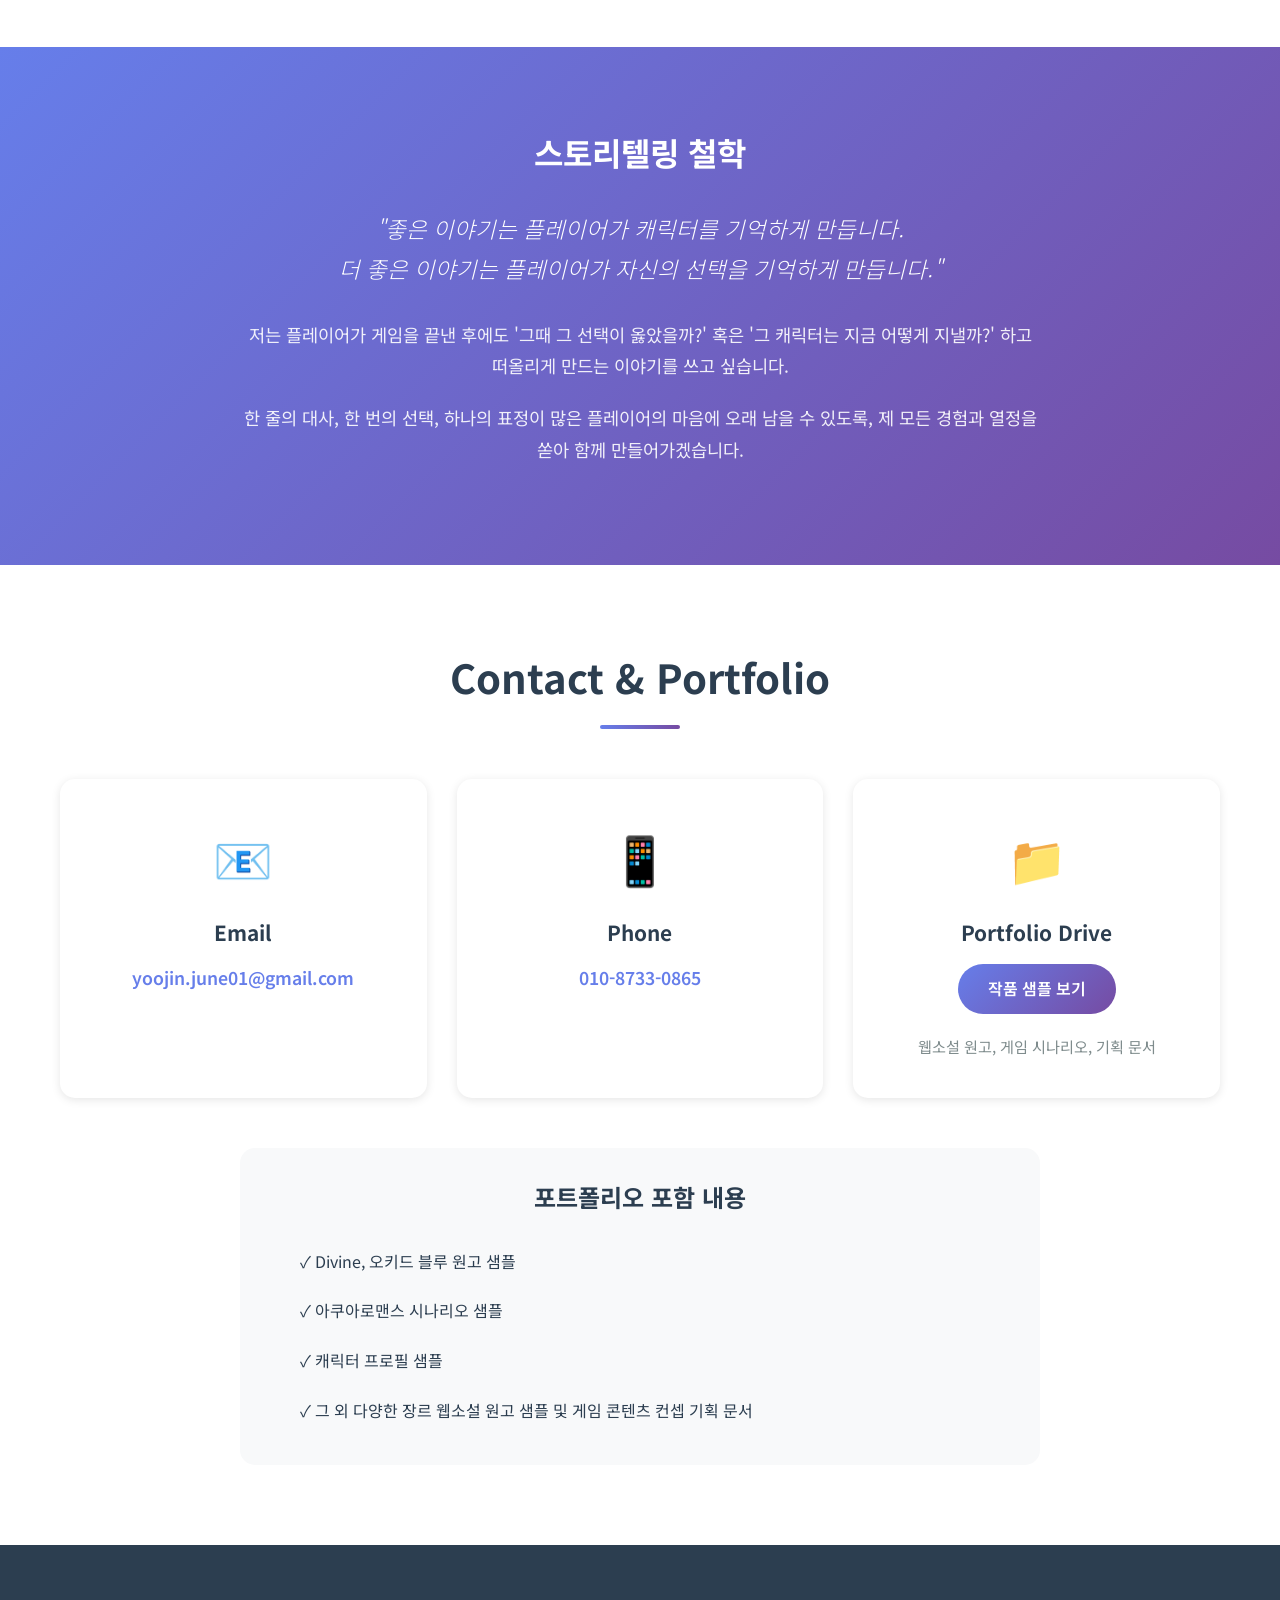
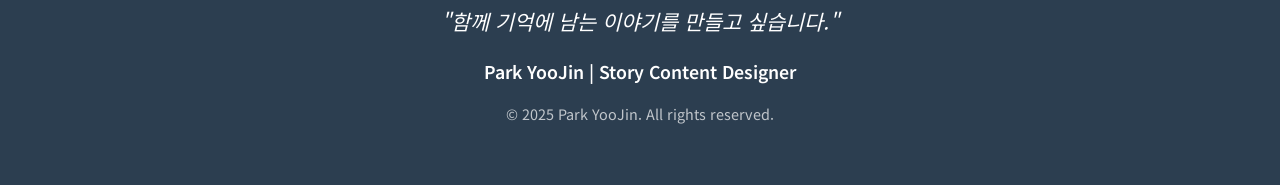
==== commit 3110f0b8: "index.html 업데이트(포트폴리오 추가)" ====
--- a/index.html
+++ b/index.html
@@ -4,6 +4,15 @@
     <meta charset="UTF-8" />
     <meta name="viewport" content="width=device-width, initial-scale=1.0" />
     <title>박유진 - Story Content Portfolio</title>
+     <!-- Google Analytics -->
+    <script async src="https://www.googletagmanager.com/gtag/js?id=G-XXXXXXXXXX"></script>
+    <script>
+      window.dataLayer = window.dataLayer || [];
+      function gtag(){dataLayer.push(arguments);}
+      gtag('js', new Date());
+      gtag('config', 'G-D3WBGYBNWN');
+    </script>
+    <!-- End Google Analytics -->
     <link rel="stylesheet" href="style.css" />
     <link
       href="https://fonts.googleapis.com/css2?family=Noto+Sans+KR:wght@300;400;500;700&display=swap"
@@ -55,7 +64,7 @@
               <h3>경력 하이라이트</h3>
               <ul class="highlight-list">
                 <li>
-                  <span class="highlight-icon">📚</span> 웹소설 3작 출간 (BL 2작
+                  <span class="highlight-icon">📚</span> 웹소설 4작 출간 (BL 3작
                   + 현대로맨스 1작)
                 </li>
                 <li>
@@ -414,6 +423,85 @@
           </div>
         </div>
       </div>
+<!-- 잿빛 그늘 -->
+<div class="work-item">
+  <div class="work-header">
+    <h3 class="work-title">[BL] 잿빛 그늘</h3>
+    <div class="work-meta">
+      <span class="platform-badge">출간</span>
+    </div>
+  </div>
+
+  <div class="work-content">
+    <div class="work-image">
+      <img
+        src="images/ash-shadow-cover.jpg"
+        alt="잿빛 그늘 표지"
+        class="cover-image"
+      />
+      <p class="image-note"></p>
+    </div>
+
+    <div class="work-details">
+      <div class="work-keywords">
+        <span class="keyword">#현대물</span>
+        <span class="keyword">#시리어스물</span>
+        <span class="keyword">#쌍방구원</span>
+        <span class="keyword">#연하공</span>
+        <span class="keyword">#연상수</span>
+        <span class="keyword">#상처공</span>
+        <span class="keyword">#냉소수</span>
+      </div>
+
+      <div class="work-planning">
+        <h4>기획 의도</h4>
+        <ul>
+          <li>
+            <strong>타겟:</strong> 감정선 중심의 시리어스 BL과 관계 서사를 선호하는 독자
+          </li>
+          <li>
+            <strong>핵심 컨셉:</strong> 결핍을 지닌 두 인물이 서로의 균열을 통해 변해 가는 쌍방구원 서사
+          </li>
+          <li>
+            <strong>차별화 포인트:</strong> 보호 관계에서 시작된 비대칭적 관계가 시간이 흐르며 다시 재구성되는 감정 구조
+          </li>
+        </ul>
+      </div>
+
+      <div class="work-story">
+        <h4>작품 소개</h4>
+        <p>
+          가족도, 돈도, 꿈도 없이 살아가는 민규영.  
+          성인이 되는 생일이라고 해서 그의 삶에 별다른 변화가 생길 것 같지는 않았다.
+        </p>
+
+        <p>
+          예전의 자신처럼 가난에 시달리던 그에게 돈을 받아내려 옥박지르고,  
+          살겠다고 거칠게 반항하는 그를 저지하려다 칼까지 휘두르게 된 날.
+        </p>
+
+        <p>
+          그 앞에 나타난 남자, 강재경.  
+          다정해 보이지만 어딘가 냉소적인 어른과  
+          불안과 자기혐오로 가득한 소년.
+        </p>
+
+        <p>
+          예상치 못한 방식으로 얽힌 두 사람의 관계는  
+          시간이 흐르며 점점 더 복잡한 감정으로 변해 간다.
+        </p>
+      </div>
+
+      <div class="work-comment">
+        <h4>💡 작가 코멘트</h4>
+        <blockquote>
+          "사람은 때로 서로의 상처를 완전히 이해하지 못한 채 가까워지기도 합니다.
+          이 작품은 그런 불완전한 관계 속에서도 누군가를 통해 조금씩 변해 가는 순간들을 그리고 싶었던 이야기입니다."
+        </blockquote>
+      </div>
+    </div>
+  </div>
+</div>
     </section>
 
     <!-- 게임 프로젝트 -->
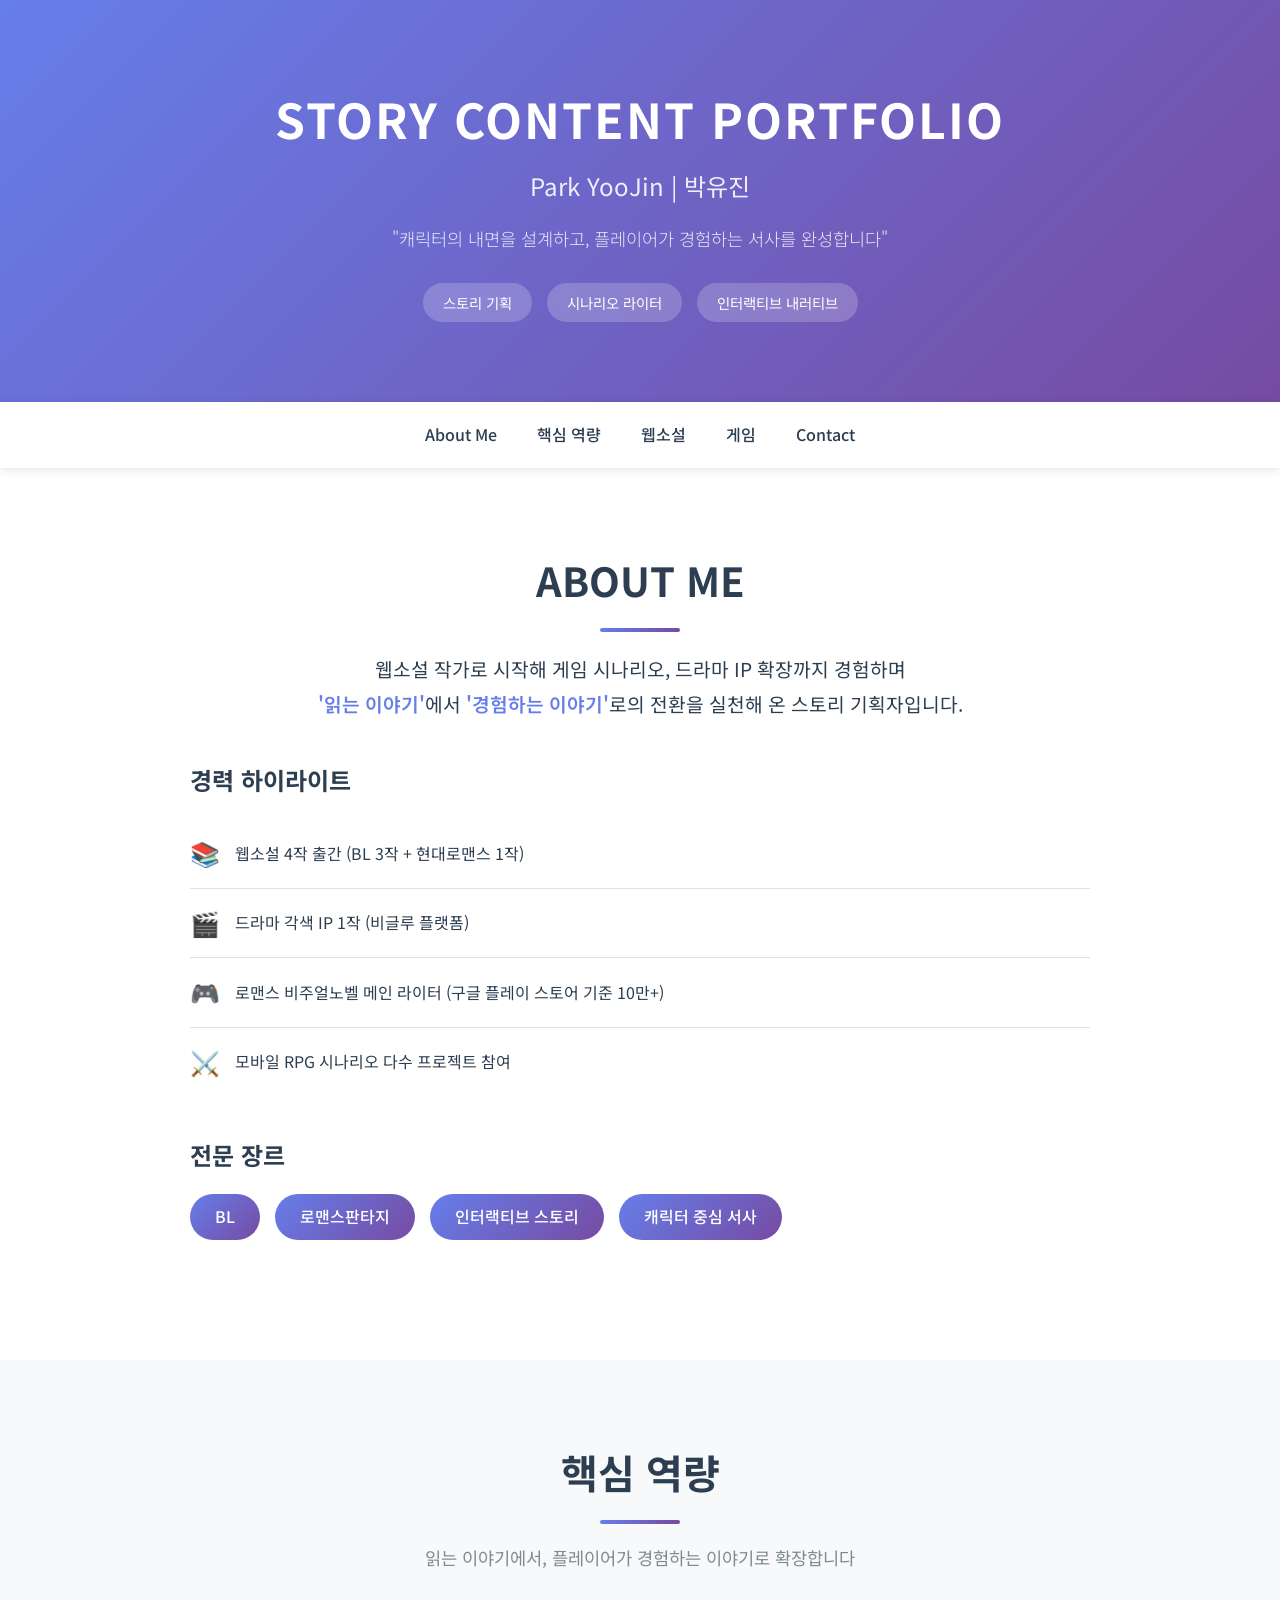
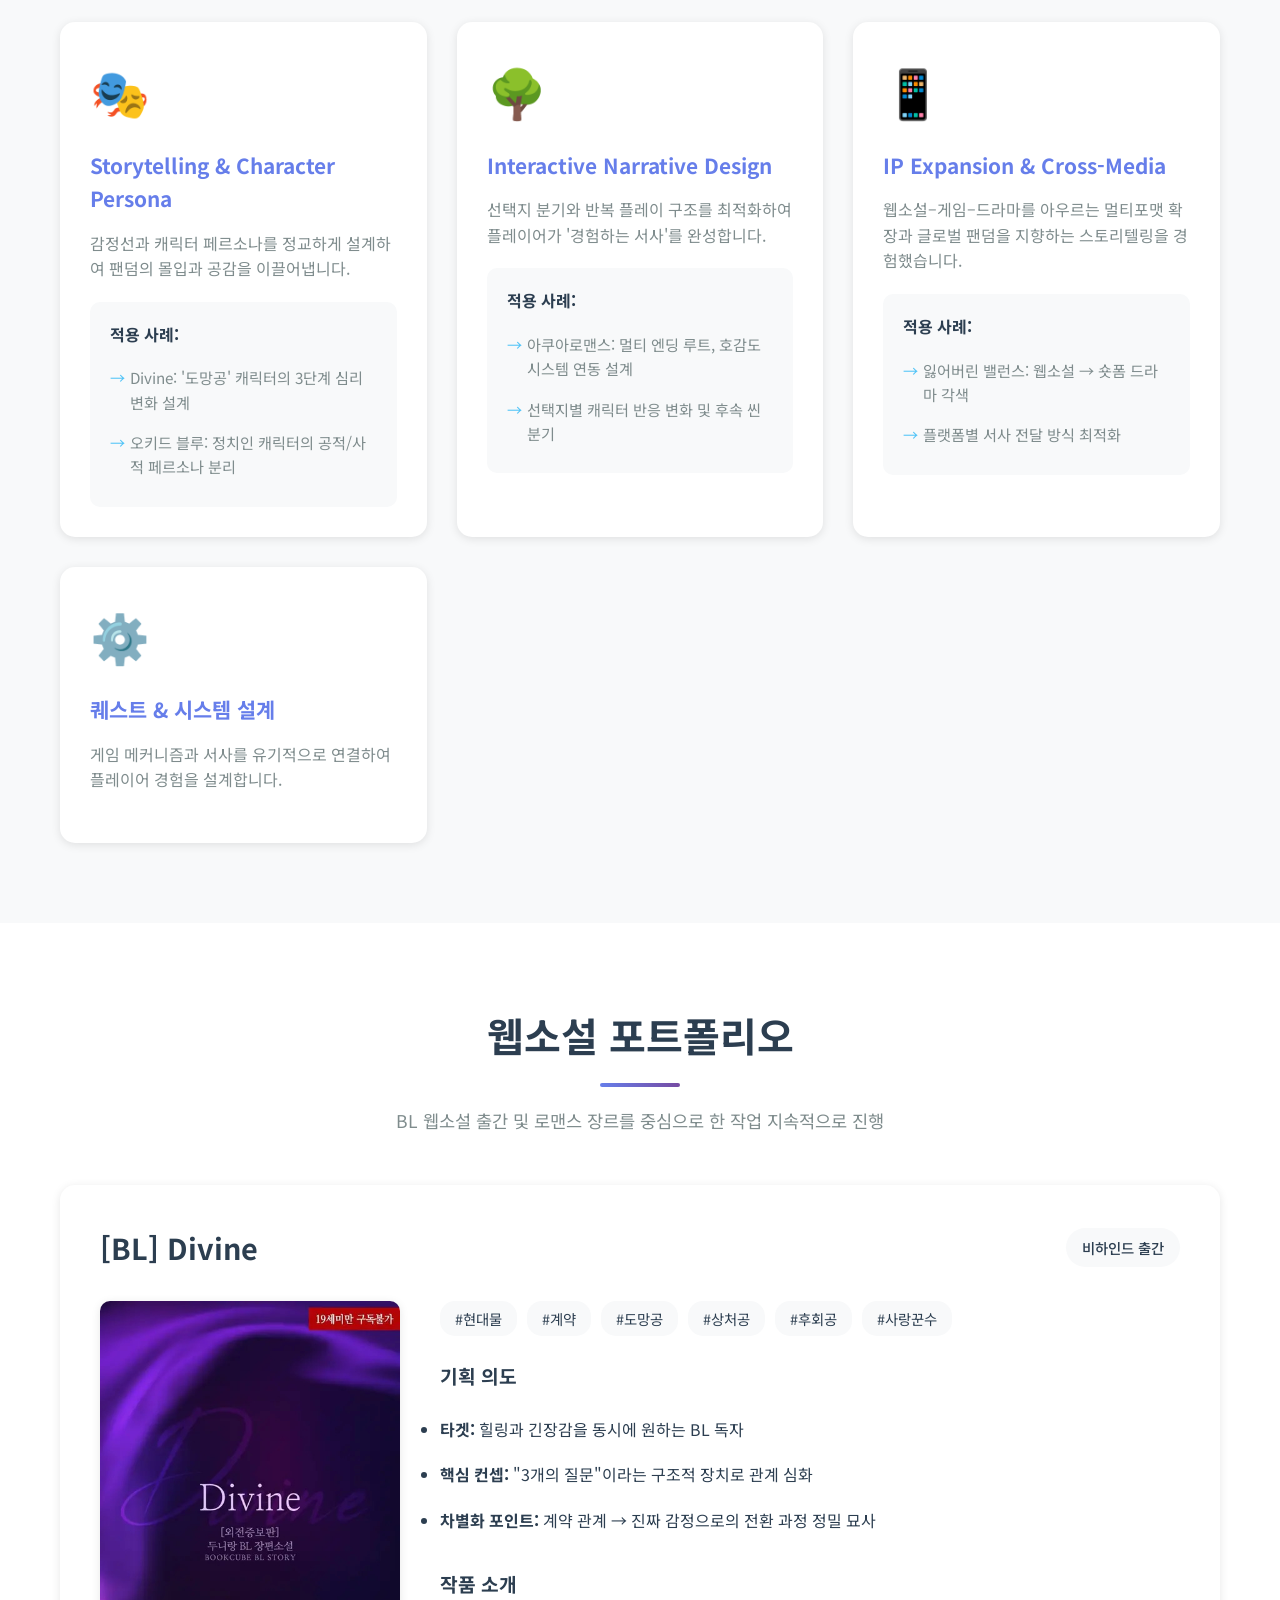
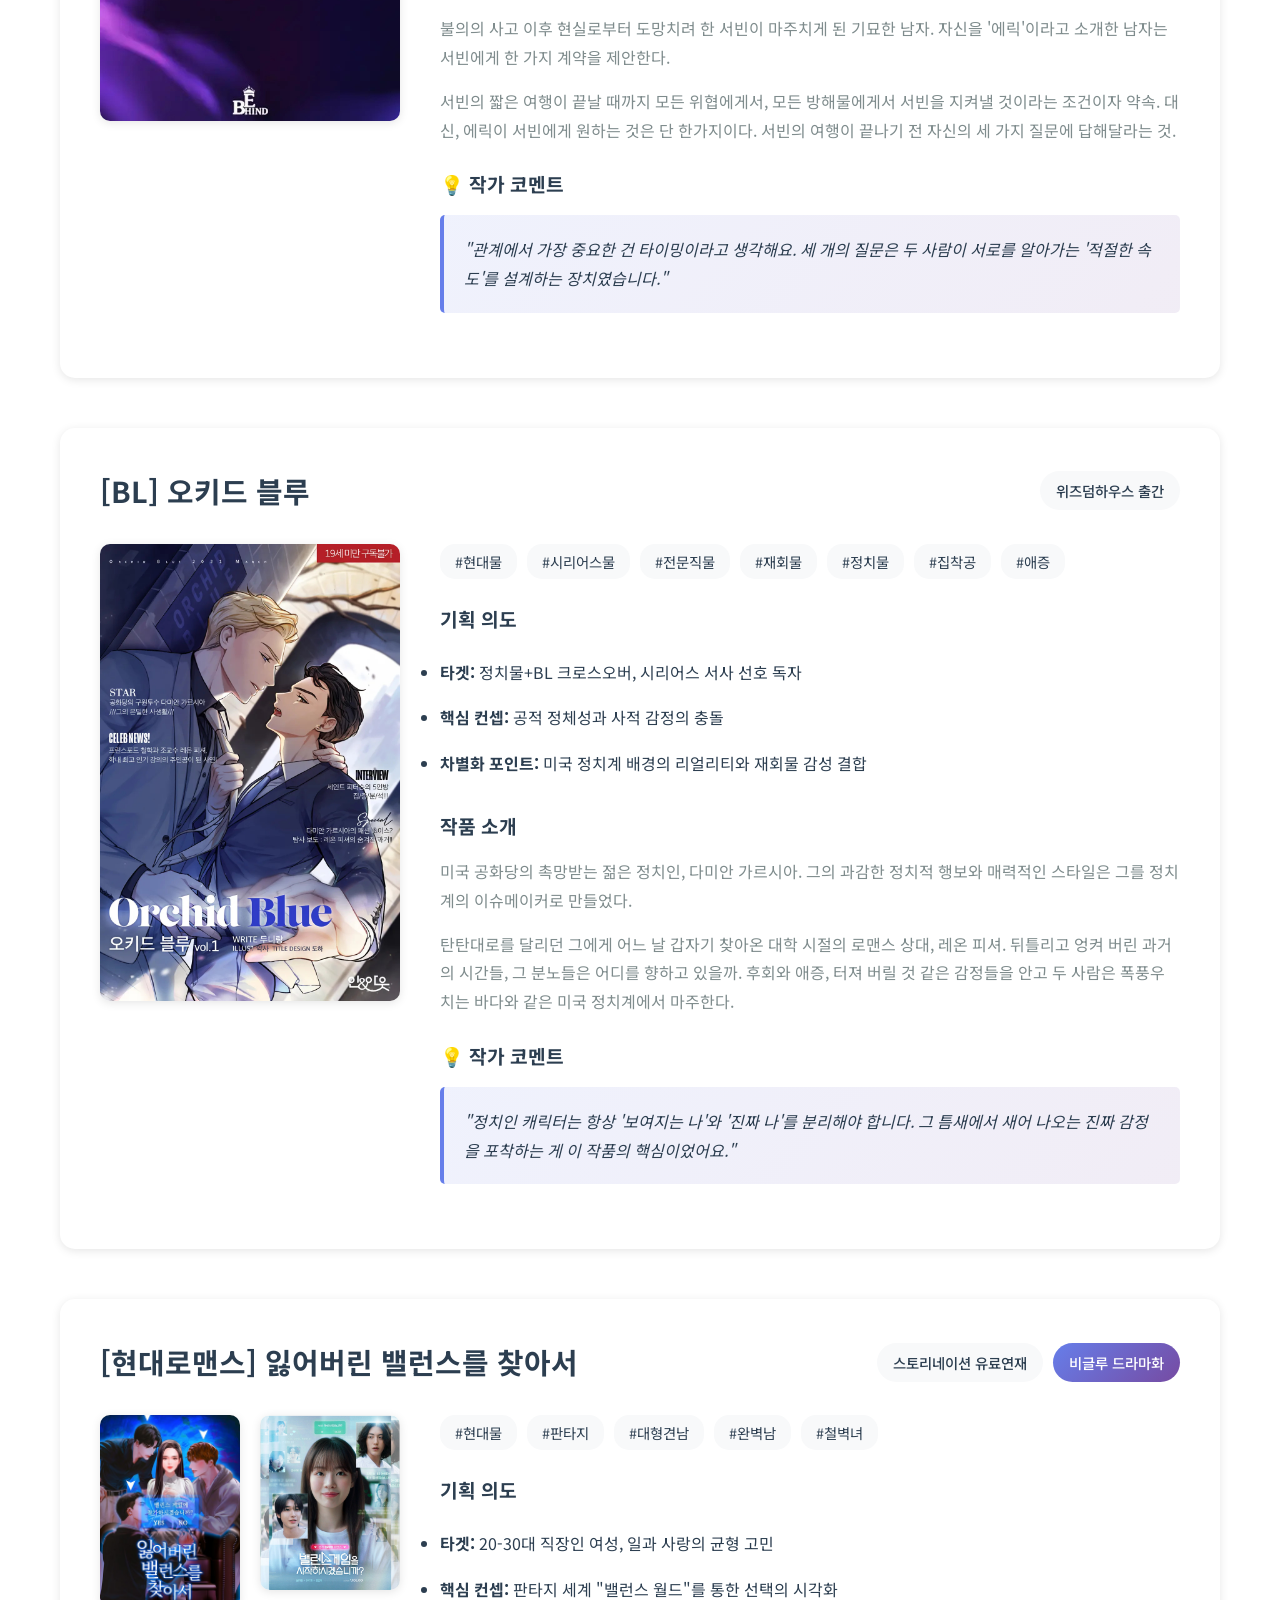
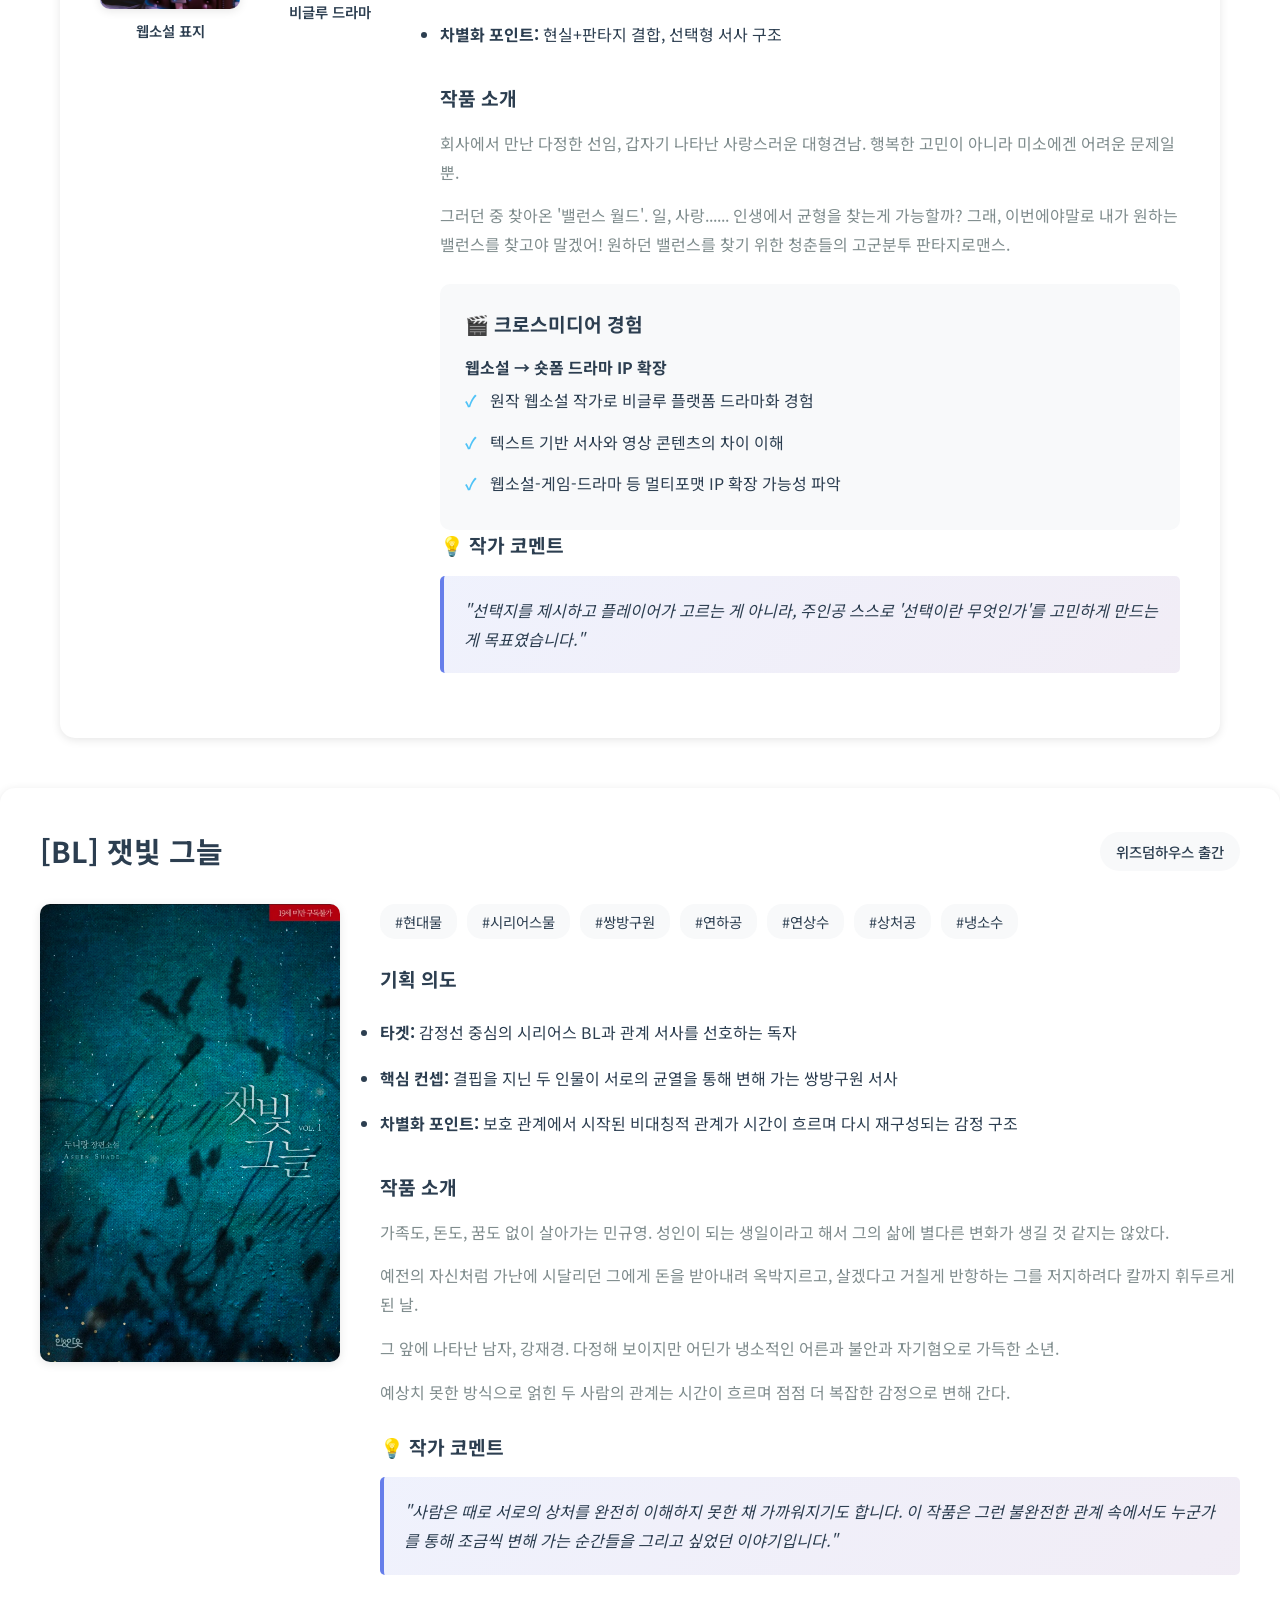
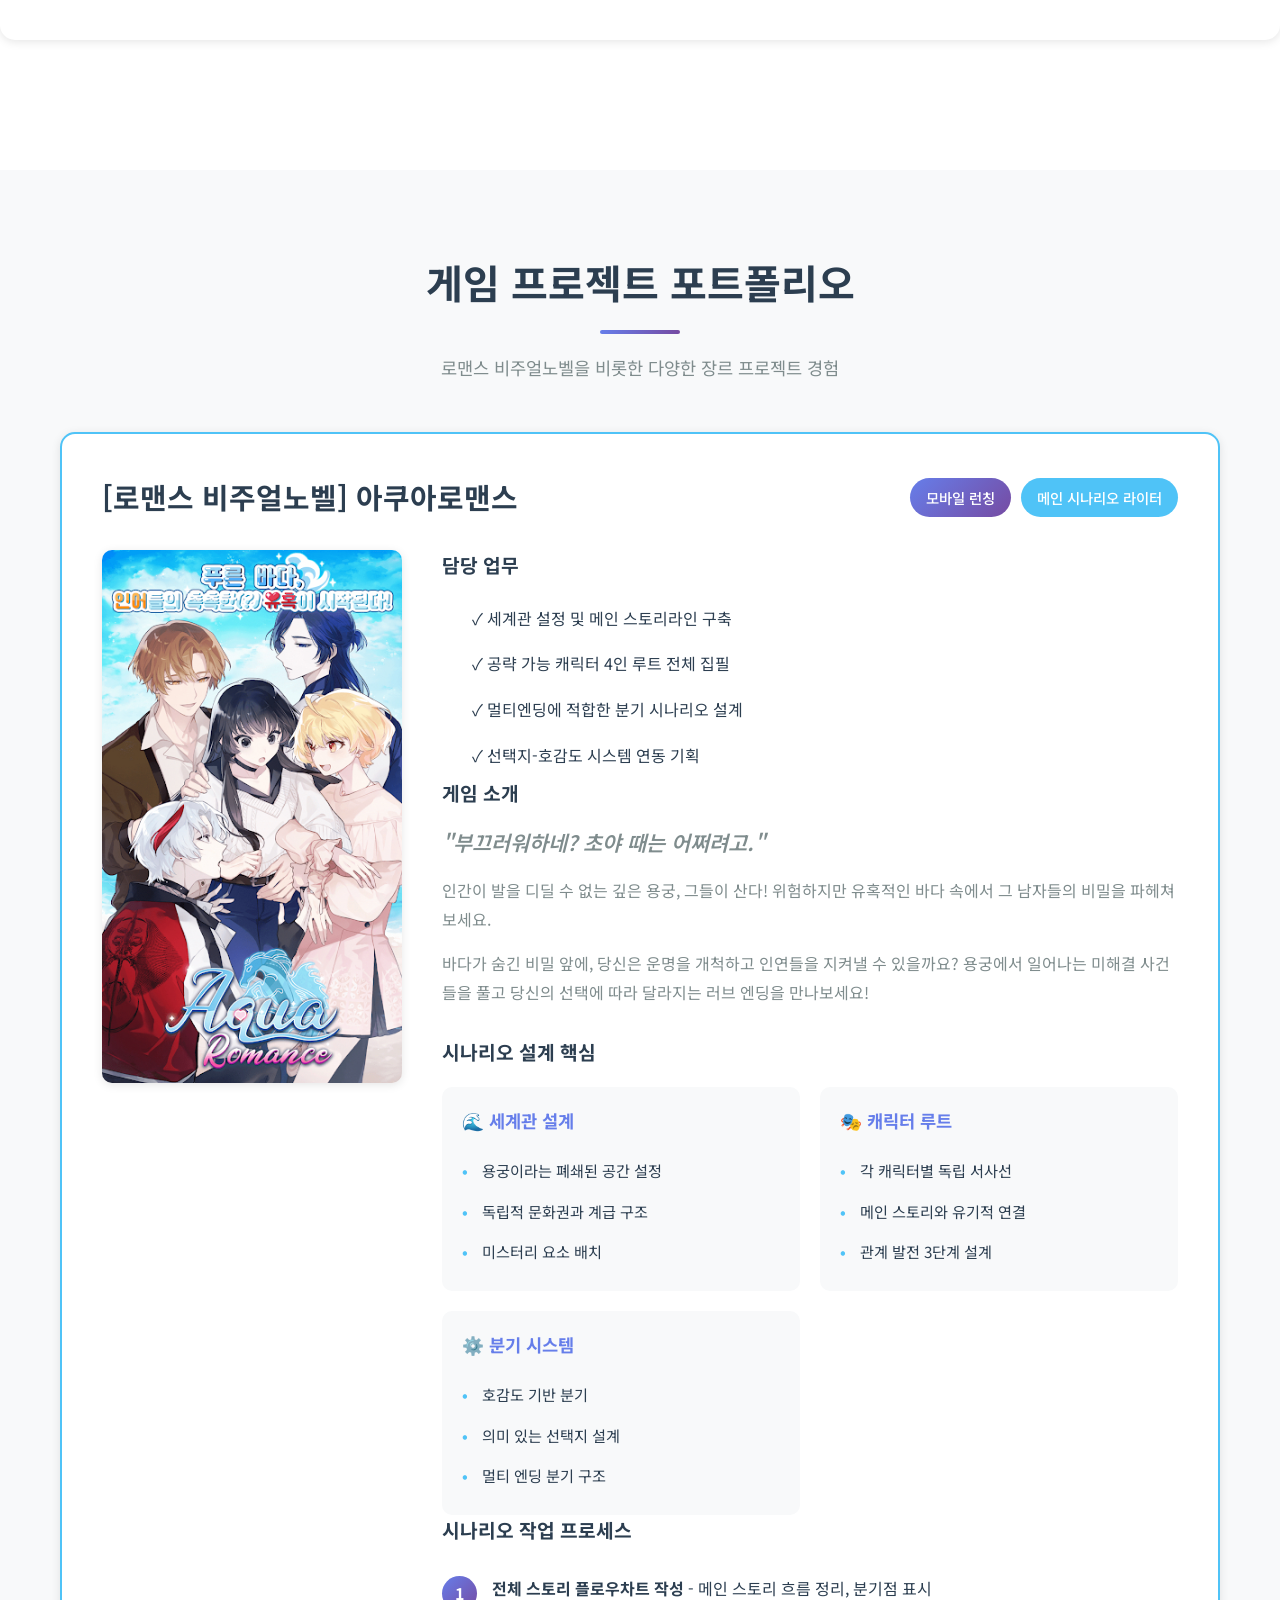
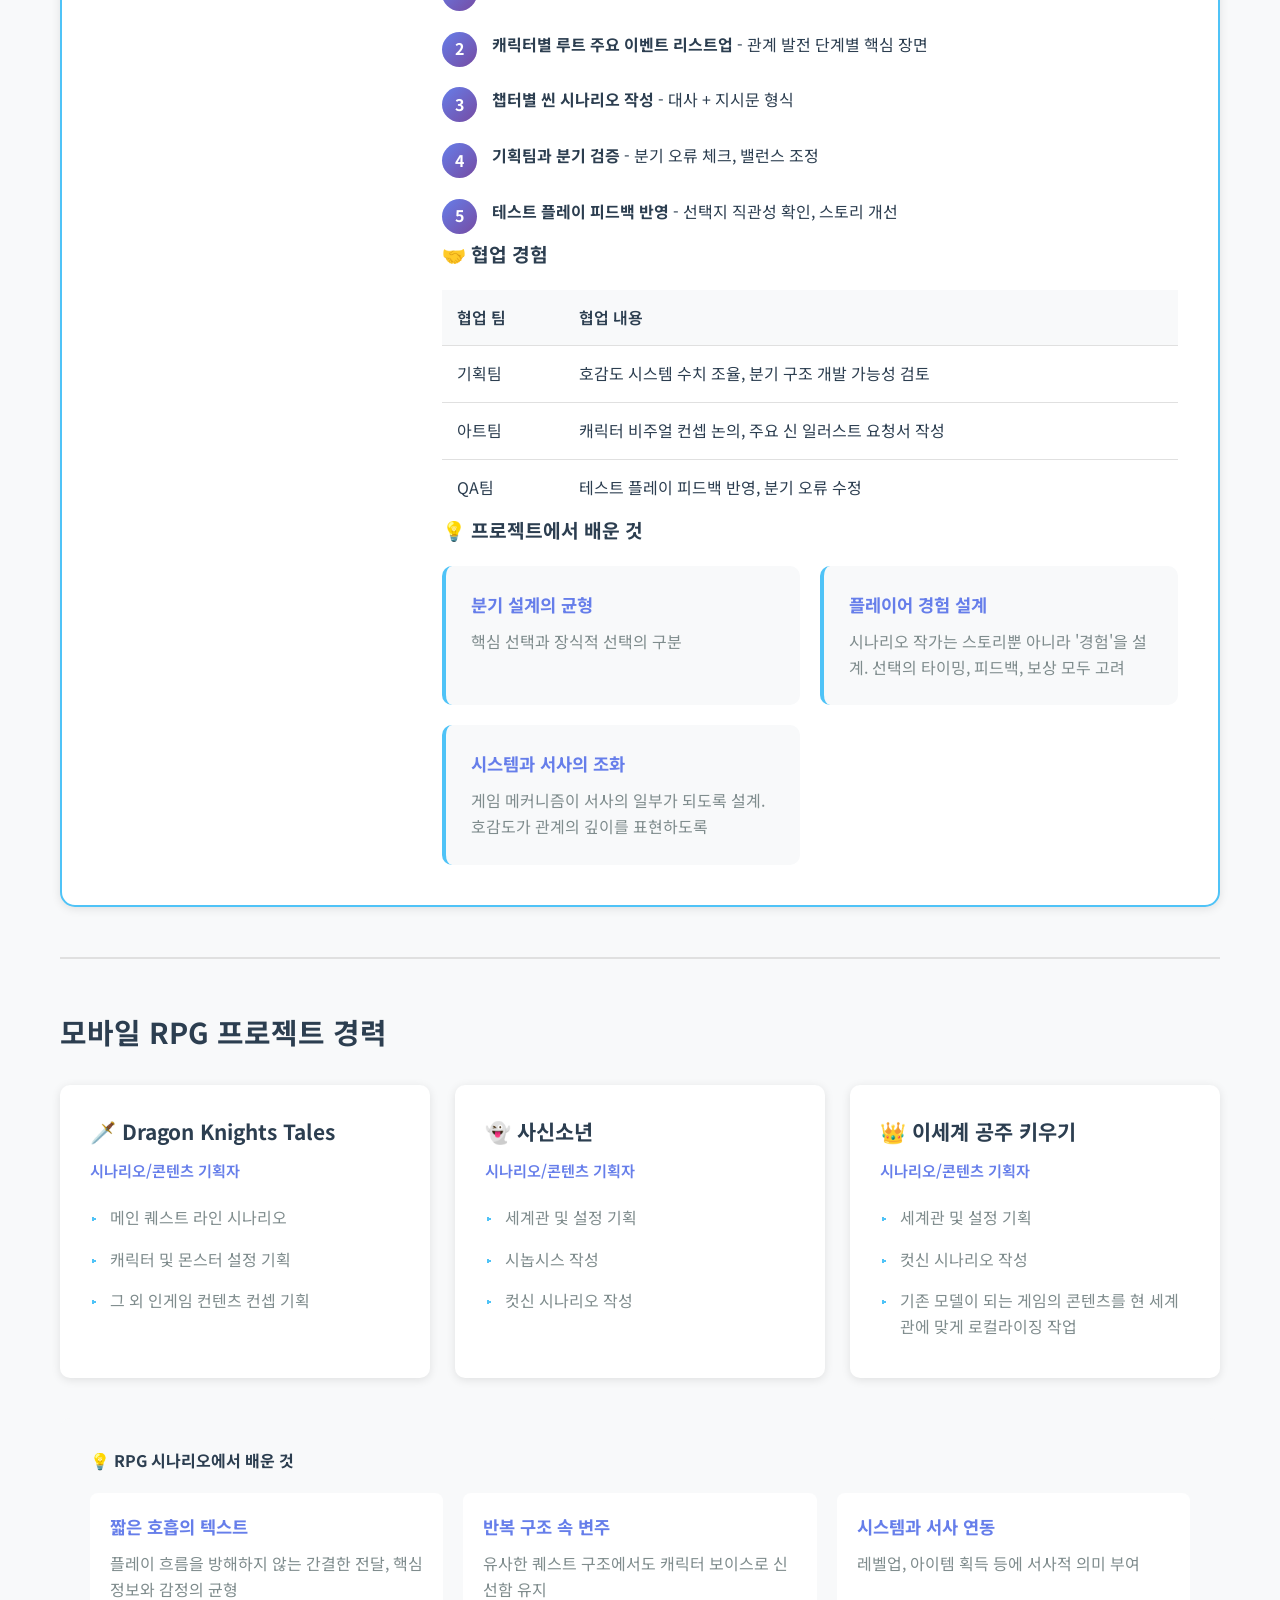
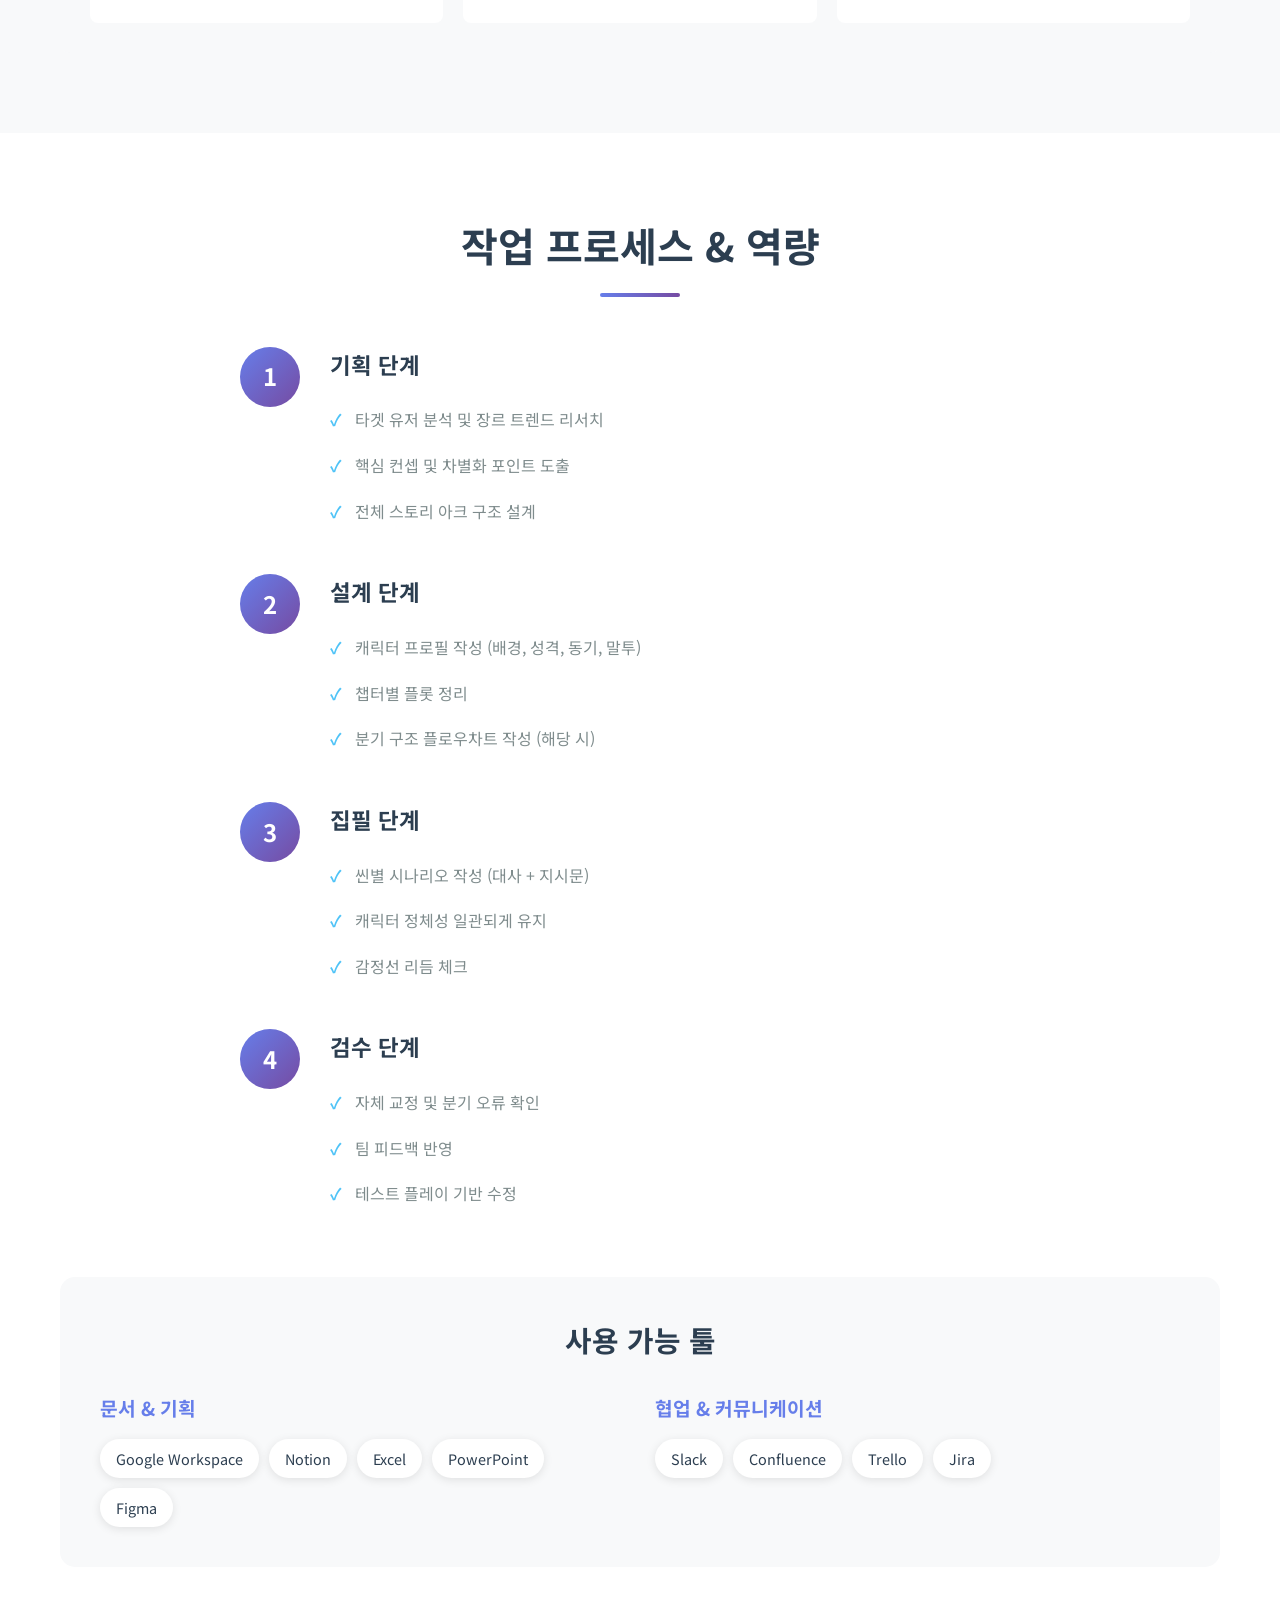
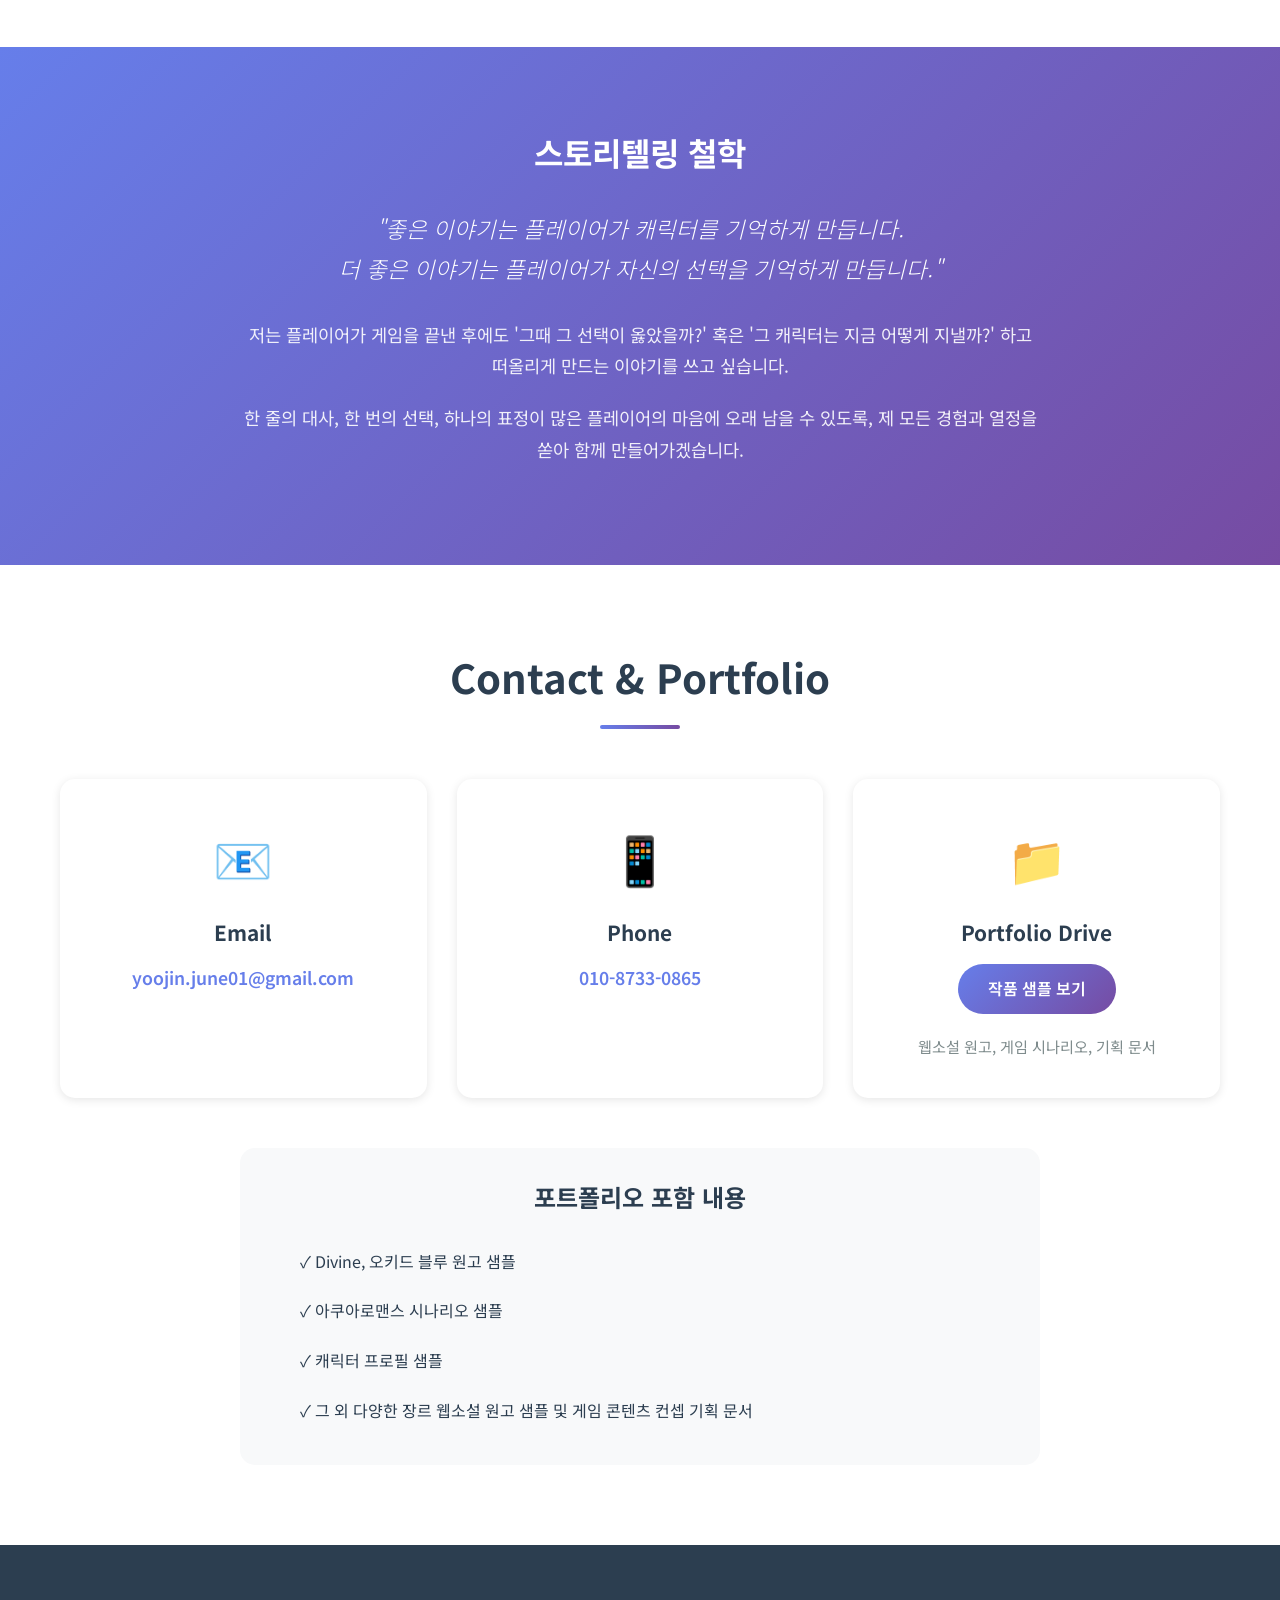
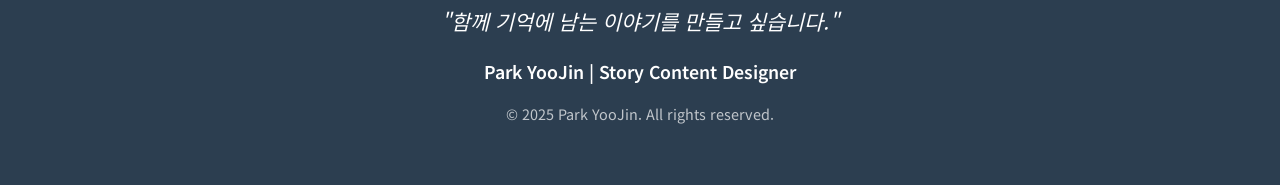
==== commit dafd303a: "index.html 업데이트" ====
--- a/index.html
+++ b/index.html
@@ -428,7 +428,7 @@
   <div class="work-header">
     <h3 class="work-title">[BL] 잿빛 그늘</h3>
     <div class="work-meta">
-      <span class="platform-badge">출간</span>
+      <span class="platform-badge">위즈덤하우스 출간</span>
     </div>
   </div>
 
